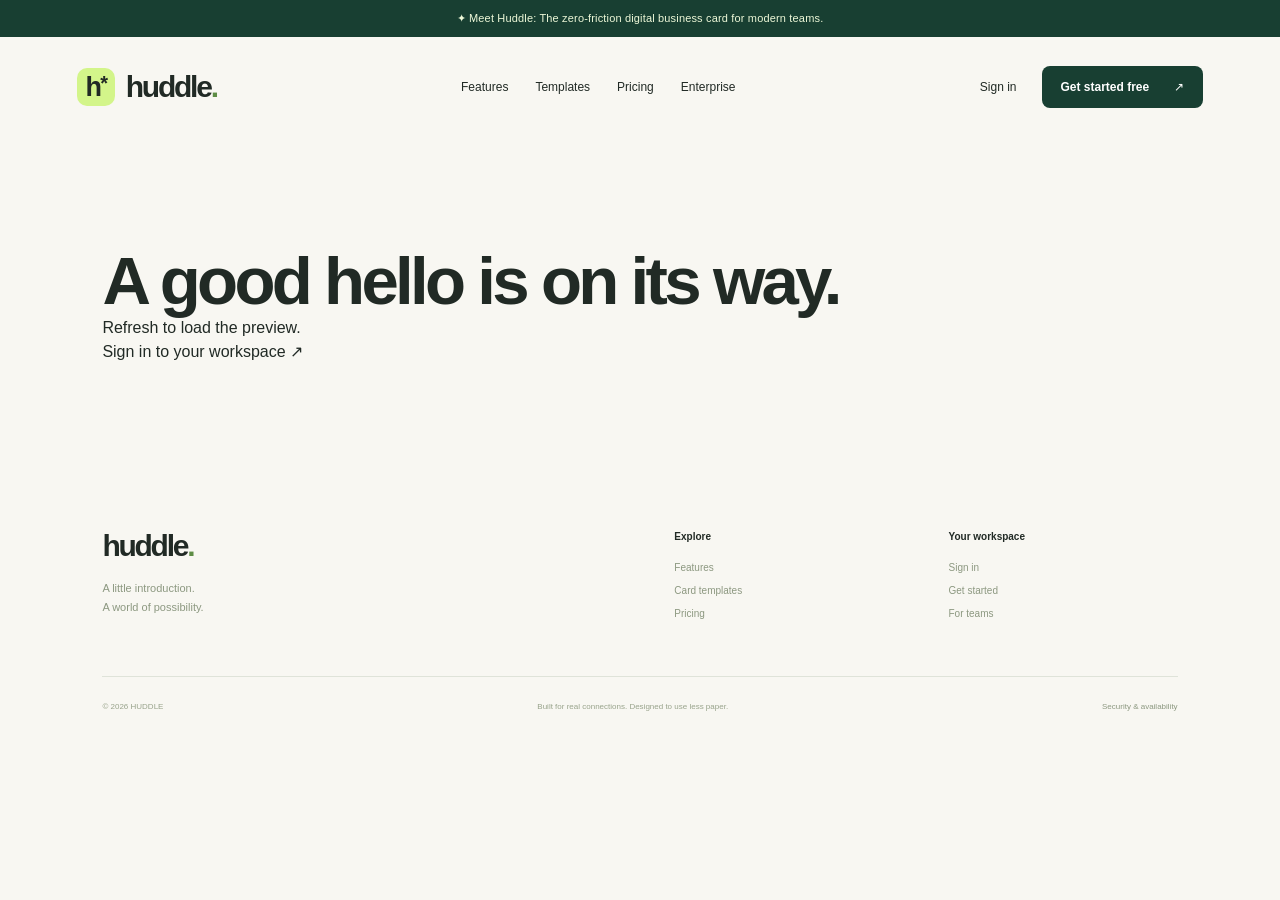
==== static/marketing.html @ 5db1a24a "Prepare HUDDLE for Vercel and Supabase deployment" ====
<!doctype html><html lang="en"><head><meta charset="utf-8"><meta name="viewport" content="width=device-width,initial-scale=1"><meta name="theme-color" content="#173e32"><meta name="description" content="Turn introductions into lasting connections. HUDDLE digital business cards, team branding and two-way contact exchange—no app needed to receive."><link rel="icon" href="/static/huddle-icon-192.png"><title>HUDDLE — Every introduction has a next chapter.</title><link rel="stylesheet" href="/static/card.css"><link rel="stylesheet" href="/static/marketing.css"><script type="module" src="/static/marketing.js"></script></head><body><a class="skip" href="#main">Skip to content</a><div class="announcement">✦ Meet Huddle: The zero-friction digital business card for modern teams.</div><header class="site-header"><a class="brand" href="/" aria-label="Huddle home"><span class="brand-symbol">h<span>*</span></span>huddle<span class="brand-dot">.</span></a><button id="menu-toggle" class="menu-toggle" aria-label="Open navigation" aria-expanded="false">☰</button><nav id="site-nav" aria-label="Main navigation"><a href="/features">Features</a><a href="/templates">Templates</a><a href="/pricing">Pricing</a><a href="/enterprise">Enterprise</a><a class="mobile-signin" data-app="/login" href="/app/login">Sign in ↗</a></nav><div class="nav-actions"><a data-app="/login" href="/app/login">Sign in</a><a class="button dark small" data-app="/signup" href="/app/signup">Get started free <span>↗</span></a></div></header><main id="main"></main><footer class="site-footer"><div><a class="brand" href="/">huddle<span class="brand-dot">.</span></a><p>A little introduction.<br>A world of possibility.</p></div><div><strong>Explore</strong><a href="/features">Features</a><a href="/templates">Card templates</a><a href="/pricing">Pricing</a></div><div><strong>Your workspace</strong><a data-app="/login" href="/app/login">Sign in</a><a data-app="/signup" href="/app/signup">Get started</a><a href="/enterprise">For teams</a></div><div class="footer-bottom"><span>© 2026 HUDDLE</span><span>Built for real connections. Designed to use less paper.</span><a href="/features#security">Security & availability</a></div></footer><div class="preview-toast" role="status" id="preview-toast"></div><dialog id="preview-dialog"><button class="close-dialog" aria-label="Close preview">×</button><p class="eyebrow">INTERACTIVE PREVIEW</p><h2>Make it a two-way hello.</h2><p>This sample stays in your browser. It won’t create a lead.</p><form id="demo-exchange"><label>Your name<input name="name" placeholder="Taylor" required></label><label>Work email<input type="email" placeholder="you@company.com" required></label><button class="button dark">Try sharing details ↗</button></form></dialog></body></html>
---- static/card.css ----
.digital-card{--brand:#164e40;--accent:#164e40;background:#fff;border:1px solid #e0e6df;border-radius:22px;overflow:hidden;max-width:440px;width:100%;margin:auto;color:#24312c;text-align:left;box-shadow:0 16px 50px #152a2010;font-family:Inter,-apple-system,BlinkMacSystemFont,"Segoe UI",sans-serif}.digital-card *{box-sizing:border-box}.digital-card a{color:inherit;text-decoration:none}.card-cover{height:158px;background:var(--brand);position:relative;overflow:hidden;padding:25px}.card-brand{position:relative;z-index:2;color:white;font-size:13px;letter-spacing:.14em;font-weight:700;display:flex;justify-content:space-between;align-items:center}.card-brand b{font-size:28px;font-weight:400}.company-logo{max-width:180px;object-fit:contain;position:relative;z-index:2}.cover-orbit{position:absolute;width:240px;height:240px;border:1px solid #ffffff26;border-radius:50%;right:-90px;top:-40px}.cover-orbit:after{content:'';position:absolute;inset:28px;border:1px solid #ffffff26;border-radius:50%}.card-content{padding:0 27px 24px}.person-photo{width:88px;height:88px;margin-top:-44px;border:5px solid white;border-radius:50%;position:relative;z-index:3;object-fit:cover;display:flex;align-items:center;justify-content:center;background:#e9eedf;color:#344e3c;font-size:26px;font-weight:650}.card-identity{margin-top:15px}.card-company-name{font-size:9px;letter-spacing:.12em;text-transform:uppercase;color:#78847b;margin:0 0 8px}.digital-card h2{font-size:27px;line-height:1.1;letter-spacing:-.04em;margin:0 0 8px;font-weight:650}.card-title{font-size:12px;color:#69756d;margin:0}.card-bio{font-size:12px;line-height:1.65;color:#6c786f;margin:18px 0}.save-contact{display:flex;align-items:center;justify-content:center;gap:10px;background:var(--accent);color:#fff!important;padding:14px;border-radius:10px;margin:20px 0 10px;font-size:12px;font-weight:650}.contact-list{display:grid}.card-action{display:flex;align-items:center;gap:12px;padding:13px 0;border-bottom:1px solid #e9ece7;font-size:11px}.card-action>span{flex:1;overflow-wrap:anywhere}.card-action>svg:last-child{width:14px}.card-socials{display:flex;flex-wrap:wrap;gap:8px;margin-top:16px}.card-socials>a{font-size:10px;display:flex;align-items:center;gap:8px;border:1px solid #dde5da;border-radius:7px;padding:8px}.card-socials svg{width:12px;height:12px}.card-foot{font-size:9px;color:#78847b;padding:15px 27px;background:#f5f7f2;display:flex;justify-content:space-between;align-items:center}.card-foot>span{font-size:20px;font-weight:800;color:var(--brand)}.division-description,.address,.division-contact{font-size:12px;line-height:1.6}.card-upi{margin-top:18px;font-size:12px}.card-upi summary{cursor:pointer;display:flex;justify-content:space-between;gap:12px}.card-upi img{width:190px;max-width:100%;margin:15px 0}.card-upi small{display:block;color:#68766d}.layout-executive{background:#fff}.layout-executive .card-cover{height:170px;background:#252b28}.layout-executive .card-brand{color:#d7e0c2}.layout-executive .save-contact{background:#252b28}.layout-executive .person-photo{background:#d9e0cc}.layout-mint .card-cover{background:#c5f579;height:150px}.layout-mint .card-brand{color:#1c3927}.layout-mint .cover-orbit,.layout-mint .cover-orbit:after{border-color:#163e3528}.layout-mint .save-contact{background:#1c3927}.layout-mint .person-photo{background:#edf7df}.layout-mint .card-foot{background:#ecf8dd}.layout-sunset .card-cover{background:linear-gradient(120deg,#b16b9b,#e89073 60%,#f1c77b);height:170px}.layout-sunset .save-contact{background:#9c4e46}.layout-sunset .person-photo{background:#f5e2d9}.layout-sunset .card-foot{background:#fcf1e9}.layout-minimal .card-cover{background:#edf2eb;height:100px}.layout-minimal .card-brand{color:#243e32}.layout-minimal .save-contact{background:#fff;color:var(--accent)!important;border:1px solid var(--accent)}.layout-portrait .person-photo{margin-left:auto;margin-right:auto}.layout-portrait .card-identity{text-align:center}.banner-slider{position:absolute;inset:0}.banner-slide{position:absolute;inset:0;width:100%;height:100%;object-fit:cover;opacity:0;transition:opacity .6s}.banner-slide.selected{opacity:1}.banner-controls{position:absolute;bottom:9px;right:9px;display:flex;gap:4px;z-index:4}.banner-dot{border:0;color:white;background:#163d32a6;border-radius:50%;width:26px;height:26px;cursor:pointer}.banner-dot.selected{background:#164e40}.mini .card-cover{height:125px}.mini .person-photo{width:70px;height:70px;margin-top:-35px}.mini .card-content{padding:0 22px 20px}.mini h2{font-size:23px}.mini .card-bio{font-size:11px}.mini .card-action{padding:10px 0}.mini .card-socials{display:none}@media(prefers-reduced-motion:reduce){.banner-slide{transition:none}}
---- static/marketing.css ----
:root{--ink:#212a25;--green:#183f32;--lime:#d3f58a;--paper:#f8f7f2;--line:#dfe3d9;--muted:#6b766b;font-family:-apple-system,BlinkMacSystemFont,"Segoe UI",sans-serif;color:var(--ink);background:var(--paper);font-synthesis:none}*{box-sizing:border-box}body{margin:0}a{color:inherit;text-decoration:none}button,input{font:inherit}button,a,input,summary{touch-action:manipulation}button{cursor:pointer}button:focus-visible,a:focus-visible,input:focus-visible,summary:focus-visible{outline:3px solid #7f9f57;outline-offset:4px}h1,h2,h3,p{margin:0}h1,h2,h3{font-weight:580;letter-spacing:-.055em}h1{font-size:clamp(48px,5.25vw,79px);line-height:1.015}h2{font-size:clamp(36px,3.9vw,57px);line-height:1.07}h3{font-size:28px;line-height:1.14}em{font-family:Georgia,"Times New Roman",serif;font-weight:400;letter-spacing:-.055em}p{line-height:1.65}button{color:inherit}.eyebrow{font-size:10px;letter-spacing:.16em;font-weight:650;line-height:1.6;margin-bottom:22px}.announcement{text-align:center;padding:12px 20px;background:var(--green);color:#edf8d8;font-size:11px;letter-spacing:.015em}.site-header{height:100px;max-width:1420px;margin:auto;padding:0 6%;display:flex;align-items:center;gap:35px}.brand{display:inline-flex;align-items:center;font-size:30px;letter-spacing:-.075em;font-weight:750;line-height:1}.brand-dot{color:#5e8d45}.brand-symbol{font-size:27px;background:var(--lime);border-radius:10px;letter-spacing:-.07em;width:38px;height:38px;margin-right:11px;display:flex;align-items:center;justify-content:center}.brand-symbol>span{font-size:20px;align-self:flex-start;margin-top:5px}.site-header nav{display:flex;gap:27px;margin:auto;font-size:12px}.site-header nav a:hover,.text-link:hover{color:#6c9147}.nav-actions{display:flex;align-items:center;gap:25px;font-size:12px}.button{border:1px solid transparent;border-radius:8px;display:inline-flex;align-items:center;justify-content:center;gap:25px;padding:17px 22px;font-size:12px;font-weight:600;line-height:1.2;cursor:pointer;transition:transform .2s}.button:hover{transform:translateY(-2px)}.button.dark{background:var(--green);color:#fff}.button.lime{background:var(--lime);color:var(--green)}.button.outline{border-color:#8e9a8c}.button.small{padding:13px 18px}.menu-toggle{display:none}.skip{position:fixed;top:-80px;z-index:99;padding:15px;background:white}.skip:focus{top:0}.hero{position:relative;max-width:1440px;padding:66px 8% 0;margin:auto;display:grid;grid-template-columns:1.12fr 1fr;column-gap:50px;overflow:hidden}.hero:before{content:'';position:absolute;z-index:-1;inset:10% -10% -10% 30%;background:radial-gradient(ellipse,#e6f2ca88,transparent 65%)}.hero-copy{padding:13px 0 35px}.hero-copy>.eyebrow{font-size:9px;letter-spacing:.17em;color:#5c7256;max-width:430px}.hero-copy h1 em{color:#3f6541}.hero-description{font-size:13px;line-height:1.85;max-width:440px;color:#677365;margin-top:27px}.claim-form{margin-top:30px;max-width:470px}.claim-form>label{font-size:10px;color:#697568;display:block;margin-bottom:10px}.claim-form>div{display:flex;align-items:center;border:1px solid #ccd6c3;border-radius:8px;background:white;padding:5px;gap:0}.claim-form>div>span{font-size:11px;color:#687965;padding-left:9px;white-space:nowrap}.claim-form input{width:100%;min-width:40px;flex:1;border:0;background:transparent;padding:10px 5px;outline:none;font-size:12px;color:var(--green)}.claim-form button{border:0;flex-shrink:0;background:var(--green);color:white;font-size:11px;border-radius:5px;padding:14px 15px}.claim-form>p{font-size:11px;color:#a14231;margin-top:8px}.hero-secondary{display:flex;align-items:center;flex-wrap:wrap;gap:20px;margin-top:22px}.text-link{background:none;border:0;padding:0;font-size:12px;font-weight:600;display:inline-flex;gap:16px;align-items:center}.hero-secondary>span{font-size:10px;color:#8a9386}.hero-visual{position:relative;min-height:660px;display:flex;align-items:center;justify-content:center;padding-top:5px}.visual-orbit{position:absolute;border:1px solid #c2d2b0;border-radius:50%;pointer-events:none}.orbit-one{width:560px;height:560px;top:45px;left:-30px}.orbit-two{width:440px;height:440px;top:105px;left:30px;border-style:dashed;opacity:.55}.preview-phone{width:302px;border:6px solid #25372a;background:#fff;border-radius:33px;padding:6px;box-shadow:20px 30px 60px #213d2725;position:relative;z-index:2;transform:rotate(5deg);transition:transform .3s;align-self:flex-start;margin-top:20px}.preview-phone:hover{transform:rotate(0deg)}.phone-speaker{position:absolute;top:6px;left:50%;transform:translateX(-50%);z-index:10;width:68px;height:14px;background:#25372a;border-radius:0 0 10px 10px}.hero-card .digital-card{border-radius:22px;border:0;box-shadow:none}.hero-card .card-cover{height:125px}.hero-card .card-content{padding:0 20px 16px}.hero-card .person-photo{width:70px;height:70px;font-size:24px;margin-top:-35px}.hero-card .digital-card h2{font-size:24px}.hero-card .card-bio{font-size:10px;margin:12px 0}.hero-card .card-title{font-size:10px}.hero-card .card-company-name{font-size:8px}.hero-card .save-contact{font-size:11px;padding:12px;margin-top:15px}.hero-card .card-action{font-size:10px;padding:10px 0}.hero-card .card-socials{display:none}.hero-card .card-foot{padding:12px 20px}.floating-label,.floating-lead,.floating-tap{position:absolute;z-index:3;background:white;box-shadow:0 8px 30px #1b3d2610}.floating-label{top:12px;left:10px;padding:12px 16px;border:1px solid #dfe6d5;border-radius:7px;font-size:8px;letter-spacing:.1em;display:flex;gap:8px;align-items:center;transform:rotate(-4deg)}.live-dot{display:inline-block;width:6px;height:6px;background:#6e9d4d;border-radius:50%;flex-shrink:0}.floating-lead{left:-10px;bottom:90px;padding:16px 17px;display:flex;align-items:center;gap:12px;border-radius:10px;transform:rotate(-5deg);border:1px solid #e3e8dc}.round-icon{width:35px;height:35px;border-radius:50%;background:#eef6df;display:grid;place-items:center;color:var(--green)}.floating-lead strong{display:block;font-size:12px}.floating-lead small{font-size:9px;color:#88917f;display:block;margin-top:5px}.lead-check{background:var(--green);color:var(--lime);border-radius:50%;width:17px;height:17px;text-align:center;font-size:11px;margin-left:8px}.floating-tap{right:-18px;top:235px;border-radius:6px;padding:11px 13px;transform:rotate(9deg);font-size:8px;letter-spacing:.12em;display:flex;align-items:center;gap:9px}.floating-tap span{font-size:24px;color:#547346}.hero-bottom{grid-column:1/-1;margin-top:25px;padding:36px 0 40px;border-top:1px solid var(--line);text-align:center}.hero-bottom>p{font-size:8px;letter-spacing:.18em;color:#8c9688}.hero-bottom>div{display:flex;justify-content:space-between;gap:20px;flex-wrap:wrap;margin-top:22px;font-size:15px;font-weight:550;letter-spacing:-.025em;color:#616e5e}.preview-bar{max-width:1210px;margin:auto;display:flex;align-items:center;justify-content:space-between;padding:25px 35px;border:1px solid #dfe6d5;background:#f0f4e8;border-radius:10px;gap:18px;flex-wrap:wrap}.preview-bar>div:first-child{font-size:8px;letter-spacing:.12em;display:flex;align-items:center;gap:10px}.preview-bar>small{font-size:8px;color:#84917a}.theme-picker{display:flex;gap:8px}.theme-picker button{display:flex;align-items:center;gap:8px;background:transparent;border:1px solid transparent;padding:10px 12px;font-size:9px;border-radius:5px}.theme-picker button[aria-pressed=true]{background:white;border-color:#d8e1cd}.theme-picker button>span{background:var(--swatch);border-radius:50%;width:12px;height:12px}.section{max-width:1440px;padding:110px 8%;margin:auto}.section-heading{display:flex;align-items:flex-end;justify-content:space-between;gap:35px;margin-bottom:45px}.section-heading>p{font-size:12px;line-height:1.8;color:#7c8676;max-width:350px;padding-bottom:4px}.templates-section{padding-top:105px}.templates-section .eyebrow,.feature-section .eyebrow{color:#7b8971}.template-grid{display:grid;grid-template-columns:repeat(3,1fr);gap:25px}.template-example{min-width:0}.template-canvas{height:470px;position:relative;padding:35px 28px 0;overflow:hidden;border-radius:14px}.theme-executive{background:#e6e9e1}.theme-mint{background:#e6f0d7}.theme-sunset{background:#f4e5dd}.showcase-card{transform:rotate(-4deg);box-shadow:0 15px 25px #2d3a2220;border-radius:20px}.template-example:nth-child(2) .showcase-card{transform:rotate(3deg)}.template-example:nth-child(3) .showcase-card{transform:rotate(-2deg)}.template-canvas .digital-card{border:0}.template-canvas .card-cover{height:110px}.template-canvas .card-content{padding:0 19px 18px}.template-canvas .person-photo{width:66px;height:66px;margin-top:-33px;font-size:20px}.template-canvas .card-identity{margin-top:13px}.template-canvas .digital-card h2{font-size:23px}.template-canvas .card-title,.template-canvas .card-bio{font-size:10px}.template-canvas .card-company-name{font-size:8px}.template-canvas .card-bio{margin:13px 0}.template-canvas .save-contact{font-size:10px;margin:14px 0 6px;padding:11px}.template-canvas .card-action{font-size:9px;padding:10px 0}.sample-badge{position:absolute;bottom:18px;left:50%;transform:translateX(-50%);white-space:nowrap;font-size:7px;font-weight:650;letter-spacing:.15em;background:#ffffffdf;padding:8px 12px;border-radius:4px;color:#6c7a63}.template-meta{padding:24px 1px}.template-meta>p{font-size:9px;color:#92998b;letter-spacing:.04em}.template-meta h3{font-size:21px;letter-spacing:-.045em;margin:9px 0}.template-meta>span{font-size:11px;color:#8a9382}.tags{display:flex;flex-wrap:wrap;gap:6px;margin:15px 0 22px}.tags>span{font-size:8px;border:1px solid #dce4d3;border-radius:4px;padding:5px 7px;color:#7a886e}.template-meta .text-link{font-size:10px}.exchange-section{background:#edf1e4;display:grid;grid-template-columns:1fr 1fr;gap:100px;align-items:center;max-width:none;padding-left:max(8%,calc((100vw - 1210px)/2));padding-right:max(8%,calc((100vw - 1210px)/2))}.exchange-copy>p:not(.eyebrow):not(.fine){font-size:13px;color:#77836c;max-width:360px;margin:25px 0}.exchange-copy .button{margin:5px 0 15px}.fine{font-size:10px;color:#8a9481;line-height:1.8}.exchange-visual{padding:10px 0}.flow-step{display:flex;gap:20px;align-items:center;background:#fff;padding:22px;border-radius:10px;border:1px solid #dce4d2}.flow-step>span{font-family:Georgia,serif;font-size:25px;color:#a1b589;font-style:italic}.flow-step strong{font-size:14px;font-weight:550;letter-spacing:-.02em}.flow-step p{font-size:10px;color:#8c9681;margin-top:4px}.flow-step>b{margin-left:auto;font-size:20px;color:#6b8253}.flow-line{height:20px;border-left:1px dashed #b9c6a9;margin-left:35px}.lead-ledger{border:1px solid #d4dfc7;border-radius:12px;background:#fff;padding:22px;box-shadow:15px 18px 0 #e1e8d5}.ledger-header{font-size:8px;letter-spacing:.1em;display:flex;justify-content:space-between;align-items:center;color:#889979}.ledger-header>span{font-size:20px;letter-spacing:-.1em;color:#446237}.ledger-person{display:flex;align-items:center;gap:12px;margin:20px 0}.ledger-person>span{display:grid;place-items:center;width:40px;height:40px;border-radius:50%;background:#e4edda;font-size:12px;color:#6a8053}.ledger-person strong{font-size:14px;font-weight:600}.ledger-person small{display:block;font-size:9px;color:#94a087;margin-top:5px}.ledger-person>b{margin-left:auto;color:#6b8253}.ledger-tags{display:flex;gap:6px}.ledger-tags>span{font-size:8px;padding:5px 8px;background:#f0f4e9;border-radius:4px;color:#82956b}.lead-ledger>p{font-size:11px;color:#89967c;border-top:1px solid #edf0e7;margin-top:18px;padding-top:15px}.visual-caption{display:block;text-align:right;font-size:8px;color:#97a28b;margin-top:30px}.feature-grid{display:grid;grid-template-columns:repeat(3,1fr);gap:22px}.feature-tile{padding:32px;border-radius:12px;min-height:345px;overflow:hidden}.feature-tile.green{background:#dce8cc}.feature-tile.cream{background:#f0eadb}.feature-tile.lilac{background:#e9e5ed}.feature-icon{font-size:30px;font-weight:300;display:block;margin-bottom:24px;color:#70815e}.feature-tile h3{font-size:29px}.feature-tile>p{font-size:11px;color:#7d8872;margin-top:20px;line-height:1.8;max-width:250px}.mini-team{display:flex;align-items:center;margin-top:25px;padding-left:7px}.mini-team>span{width:38px;height:38px;border-radius:50%;background:#eff4e8;border:3px solid #dce8cc;margin-left:-7px;display:grid;place-items:center;font-size:10px;color:#728660}.mini-team>span:nth-child(2){background:#e9ddb5}.mini-team>span:nth-child(3){background:#c7d2e0}.mini-team>b{font-size:29px;margin-left:auto;color:#718d56}.channel-chips{display:flex;gap:7px;margin-top:28px}.channel-chips>span{font-size:10px;background:#faf8f1;padding:11px 13px;border-radius:6px}.signature-demo{display:flex;align-items:center;gap:12px;margin-top:25px;border:1px solid #ffffffaa;border-radius:8px;padding:12px;background:#f5f2f7}.signature-demo>b{font-size:24px;color:#737b65}.signature-demo>span{font-size:10px}.signature-demo small{font-size:8px;color:#9b9e93}.signature-demo>span:last-child{font-size:32px;margin-left:auto;color:#6c7c61}.roadmap-strip{display:flex;align-items:center;gap:20px;flex-wrap:wrap;border:1px solid var(--line);padding:23px 25px;border-radius:10px;margin-top:24px}.roadmap-label{font-size:8px;letter-spacing:.1em;padding:7px 9px;background:#e6eddc;border-radius:4px;color:#788767}.roadmap-strip>strong{font-size:12px;font-weight:600}.roadmap-strip>p{font-size:10px;color:#8c9584;flex:1;min-width:170px}.roadmap-strip>a{font-size:10px}.calculator{display:grid;grid-template-columns:1fr 1fr;gap:100px;border-top:1px solid var(--line);align-items:center}.calculator h2{font-size:47px}.calculator>div>p:not(.eyebrow){font-size:12px;max-width:365px;color:#8a9382;margin-top:25px}.calculator-controls{margin-top:35px;max-width:390px}.calculator-controls>label{display:block;font-size:11px;margin-top:28px}.calculator-controls output{float:right;color:#8b967e;font-size:10px}.calculator-controls input{width:100%;display:block;margin-top:15px;accent-color:#506d37;height:4px;cursor:pointer}.calculator-result{background:#eaf1df;border:1px solid #dce7cf;border-radius:15px;padding:42px 35px}.calculator-result>p{font-size:8px;letter-spacing:.13em;color:#7d9069}.calculator-result>strong{display:block;font-family:Georgia,serif;font-size:clamp(40px,4vw,66px);font-weight:400;letter-spacing:-.06em;margin:25px 0 30px;color:#3a5630}.result-metrics{display:grid;grid-template-columns:1fr 1fr;border-top:1px solid #d3dfc4;padding-top:26px;gap:25px}.result-metrics b{display:block;font-size:25px;font-weight:500;letter-spacing:-.04em;color:#536f40}.result-metrics span{font-size:10px;color:#91a17d;display:block;margin-top:6px}.calculator-result>small{display:block;font-size:8px;line-height:1.8;color:#93a381;margin-top:30px}.security-section{border-top:1px solid var(--line)}.security-grid{display:grid;grid-template-columns:repeat(3,1fr);gap:45px}.security-grid>div{border-top:1px solid #cfd8c6;padding-top:22px}.security-grid span{font-size:8px;letter-spacing:.15em;color:#8a977a}.security-grid h3{font-size:23px;margin-top:19px}.security-grid p{font-size:11px;color:#88947d;line-height:1.8;margin-top:16px}.security-section>.fine{margin-top:28px}.faq-section{display:grid;grid-template-columns:1fr 1.3fr;column-gap:100px;border-top:1px solid var(--line)}.faq-section>.eyebrow{grid-column:1/-1}.faq-section details{padding:22px 0;border-bottom:1px solid #d9e1d0}.faq-section details:first-child{padding-top:0}.faq-section summary{list-style:none;display:flex;align-items:center;justify-content:space-between;font-size:13px;font-weight:500;cursor:pointer;gap:20px}.faq-section summary::-webkit-details-marker{display:none}.faq-section summary>span{font-size:20px;color:#879978}.faq-section details[open] summary>span{transform:rotate(45deg)}.faq-section details>p{font-size:12px;color:#8c9980;line-height:1.8;margin-top:15px}.closing{text-align:center;background:var(--green);color:#f4f8eb;padding:90px 20px 85px;position:relative;overflow:hidden}.closing:before,.closing:after{content:'';border:1px solid #ffffff12;position:absolute;width:600px;height:600px;border-radius:50%;top:-80px;left:-350px;pointer-events:none}.closing:after{left:auto;right:-350px}.closing-star{display:block;color:#b6d779;font-size:40px;margin-bottom:25px}.closing>.eyebrow{font-size:8px;letter-spacing:.18em;color:#92b286;margin-bottom:18px}.closing h2{font-size:64px;line-height:1.02;font-weight:400}.closing em{color:#c4e897}.closing .button{margin-top:32px}.closing>p:last-child{font-size:10px;color:#91ae84;margin-top:22px}.site-footer{max-width:1440px;margin:auto;padding:60px 8% 25px;display:grid;grid-template-columns:2.3fr 1fr 1fr;gap:45px}.site-footer>.brand{font-size:30px}.site-footer p{font-size:11px;color:#8c9880;margin-top:18px;line-height:1.8}.site-footer strong{font-size:10px;display:block;margin-bottom:20px;font-weight:600}.site-footer>div:not(:first-child)>a{font-size:10px;color:#8c9880;display:block;margin-top:12px}.footer-bottom{grid-column:1/-1;display:flex;align-items:center;justify-content:space-between;gap:20px;border-top:1px solid var(--line);padding-top:25px;font-size:8px;color:#98a38b;margin-top:12px}.footer-bottom a{margin:0!important;font-size:8px!important}.preview-toast{position:fixed;bottom:25px;left:50%;transform:translateX(-50%);background:var(--green);color:white;padding:15px 22px;max-width:90vw;font-size:12px;border-radius:10px;box-shadow:0 10px 30px #0002;opacity:0;pointer-events:none;transition:opacity .2s;z-index:100}.preview-toast.visible{opacity:1}dialog{border:1px solid #d7e2cb;border-radius:16px;max-width:440px;width:calc(100% - 36px);padding:35px;color:var(--ink);background:var(--paper)}dialog::backdrop{background:#132a2080;backdrop-filter:blur(4px)}dialog h2{font-size:33px}dialog p:not(.eyebrow){font-size:12px;color:#879679;margin-top:20px}dialog label{display:grid;gap:8px;font-size:12px;margin-top:20px}dialog input{padding:13px;border:1px solid #d9e2d0;border-radius:7px;background:white;width:100%}dialog .button{margin-top:20px;width:100%}.close-dialog{position:absolute;right:14px;top:10px;border:0;background:none;font-size:25px;color:#819173}.pricing-page>h1,.enterprise-hero h1{font-size:clamp(43px,5vw,72px);line-height:1.06}.intro,.enterprise-hero>p:not(.eyebrow){font-size:14px;color:#7d8b70;max-width:620px;margin:25px 0 0;line-height:1.8}.enterprise-hero .button{margin-top:30px}.pricing-grid{display:grid;grid-template-columns:repeat(3,1fr);gap:22px;margin-top:55px}.pricing-grid>article{border:1px solid #dce5d2;border-radius:14px;background:white;padding:35px 28px;position:relative;display:flex;flex-direction:column}.pricing-grid>article>p:first-of-type{font-size:9px;letter-spacing:.12em;color:#869777}.pricing-grid h2{font-size:35px;line-height:1.2;margin-top:25px}.pricing-grid small{font-size:11px;letter-spacing:0;color:#8f9f7e}.pricing-grid article>p{font-size:12px;color:#8a997b;margin-top:20px}.pricing-grid ul{font-size:11px;line-height:2.4;color:#6b7c5c;padding-left:18px;margin:25px 0 35px}.pricing-grid .button{margin-top:auto}.featured-price{background:#e8f2d9!important;border-color:#cbdcb6!important}.plan-badge{position:absolute;left:28px;top:-13px;padding:8px 12px;background:var(--green);border-radius:4px;color:#d8edbf;font-size:8px;letter-spacing:.08em}.comparison-scroll{overflow-x:auto;margin-top:40px}.comparison table{width:100%;border-collapse:collapse;font-size:11px;min-width:660px}.comparison th,.comparison td{border-bottom:1px solid var(--line);text-align:left;padding:20px 18px}.comparison th{background:#edf2e6;color:#526b3e}.comparison th:nth-child(3),.comparison td:nth-child(3){background:#e9f2dc}.comparison caption{caption-side:bottom;font-size:9px;color:#8d9b7d;text-align:left;padding:18px}.comparison>.fine{margin-top:15px}.roadmap-grid{display:grid;grid-template-columns:repeat(3,1fr);gap:30px;margin-top:40px}.roadmap-grid>article{border-top:1px solid #d6e0cb;padding-top:22px}.roadmap-grid b{font-size:9px;color:#92a47f;font-weight:500}.roadmap-grid h3{font-size:26px;margin:18px 0}.roadmap-grid p{font-size:12px;color:#8d9d7b;line-height:1.9}.qr-showcase{display:grid;grid-template-columns:1.5fr 1fr;gap:80px;align-items:center;background:#edf3e4;border-radius:15px;margin-bottom:80px}.qr-showcase p:not(.eyebrow){font-size:12px;line-height:1.9;max-width:400px;color:#849674;margin-top:25px}.qr-sample{display:grid;justify-items:center;background:white;padding:35px;border:1px solid #d6e3c8;border-radius:16px;transform:rotate(3deg);box-shadow:15px 20px 0 #dce7cf}.qr-sample img{width:200px;max-width:100%}.qr-sample strong{font-size:12px;letter-spacing:.12em;margin-top:15px;color:#4e7137}.qr-sample small{font-size:8px;color:#9bad88;margin-top:12px}@media(min-width:1600px){.hero{padding-top:80px}.hero-visual{min-height:700px}}@media(max-width:1100px){.site-header{padding:0 5%;gap:20px}.site-header nav{gap:18px}.nav-actions{gap:15px}.hero{padding:40px 6% 0;gap:25px}.hero h1{font-size:64px}.hero-visual{min-height:660px}.floating-label{left:-10px}.floating-tap{right:-5px}.section{padding:85px 6%}.preview-bar{margin:0 6%;padding:20px}.template-canvas{padding:28px 17px 0;height:440px}.template-grid,.feature-grid{gap:16px}.feature-tile{padding:25px}.exchange-section,.calculator,.faq-section{gap:55px}.calculator h2{font-size:39px}.pricing-grid{gap:15px}.pricing-grid>article{padding:30px 23px}.qr-showcase{margin:0 6% 70px}.hero-bottom>div{font-size:13px}}
@media(max-width:800px){.site-header{height:82px;gap:15px;position:relative;flex-wrap:wrap}.brand{font-size:27px}.brand-symbol{width:33px;height:33px;font-size:25px;margin-right:8px}.nav-actions{margin-left:auto}.nav-actions>a:first-child{display:none}.site-header nav{display:none}.menu-toggle{display:block;border:0;background:none;font-size:21px;margin-left:auto;padding:10px;order:2}.nav-actions{order:1;margin-left:auto}.menu-open nav{display:flex;position:absolute;top:80px;left:0;right:0;flex-direction:column;background:var(--paper);padding:25px 6%;border-bottom:1px solid var(--line);z-index:20;gap:25px;box-shadow:0 20px 30px #203d2210}.announcement{font-size:9px;padding:10px 20px}.hero{grid-template-columns:1fr;padding:35px 7% 0;gap:0;overflow:hidden}.hero-copy{padding-top:0}.hero h1{font-size:68px;max-width:600px}.hero h1 br:nth-of-type(3){display:none}.hero-copy>.eyebrow{max-width:320px;font-size:8px}.hero-description{font-size:13px;max-width:480px;margin-top:23px}.claim-form{max-width:460px}.hero-visual{min-height:650px;max-width:470px;width:100%;margin:20px auto 0}.preview-phone{margin-top:20px;width:310px}.orbit-one{left:50%;transform:translateX(-50%);width:520px;height:520px;top:40px}.orbit-two{left:50%;transform:translateX(-50%);width:410px;height:410px;top:95px}.floating-label{left:0}.floating-lead{left:0;bottom:60px}.floating-tap{right:0;top:250px}.hero-bottom{margin-top:0;padding:25px 0 30px}.hero-bottom>div{justify-content:center;column-gap:30px;row-gap:15px;font-size:12px;margin-top:20px}.hero-bottom>p{font-size:7px}.preview-bar{margin:0 6%;justify-content:center;text-align:center;gap:15px}.preview-bar>small{width:100%}.theme-picker{gap:2px}.theme-picker button{font-size:8px;padding:9px}.section{padding:75px 7%}.section-heading{display:block;margin-bottom:32px}.section-heading>p,.section-heading>.text-link{margin-top:22px}.section-heading>p{font-size:12px}h2{font-size:43px}.template-grid{grid-template-columns:1fr;gap:35px;max-width:480px;margin:auto}.template-canvas{height:510px;padding:35px 55px 0}.template-meta{padding:22px 0 0}.template-meta h3{font-size:25px}.template-meta>span{font-size:12px}.template-meta .text-link{font-size:12px}.template-canvas .digital-card h2{font-size:27px}.template-canvas .card-cover{height:140px}.template-canvas .card-content{padding:0 24px 24px}.template-canvas .card-action{font-size:11px}.template-canvas .card-bio{font-size:12px}.template-canvas .card-title{font-size:11px}.template-canvas .person-photo{width:80px;height:80px;margin-top:-40px}.exchange-section,.calculator{grid-template-columns:1fr;gap:50px}.exchange-copy>p:not(.eyebrow):not(.fine){font-size:13px}.exchange-visual{max-width:440px;width:100%;margin:auto}.feature-grid{grid-template-columns:1fr;gap:18px}.feature-tile{min-height:0;padding:32px}.feature-tile>p{max-width:100%;font-size:12px}.feature-tile h3 br{display:none}.feature-tile h3{font-size:30px}.feature-icon{margin-bottom:18px}.mini-team{max-width:280px}.signature-demo{max-width:300px}.roadmap-strip{gap:15px;padding:22px}.roadmap-strip>p{min-width:100%;font-size:11px}.calculator h2{font-size:43px}.calculator-controls{max-width:none}.calculator-result{padding:35px 28px}.calculator-result>strong{font-size:58px}.security-grid{grid-template-columns:1fr;gap:30px}.security-grid h3{font-size:25px}.security-grid p{font-size:12px}.faq-section{grid-template-columns:1fr;gap:35px}.faq-section>.eyebrow{margin-bottom:-14px}.faq-section summary{font-size:13px}.closing{padding:65px 25px}.closing h2{font-size:53px}.site-footer{padding:45px 7% 25px;grid-template-columns:1fr 1fr;gap:35px}.site-footer>div:first-child{grid-column:1/-1}.footer-bottom{align-items:flex-start;flex-wrap:wrap;gap:12px}.footer-bottom>span:nth-child(2){order:3;width:100%}.pricing-grid,.roadmap-grid{grid-template-columns:1fr;gap:30px}.pricing-page>h1,.enterprise-hero h1{font-size:49px}.pricing-grid>article{padding:35px}.pricing-grid h2{font-size:38px}.qr-showcase{grid-template-columns:1fr;gap:35px;margin:0 6% 60px;padding:45px 8%}.qr-sample{max-width:300px;width:100%;margin:auto}.intro{font-size:13px}.enterprise-hero>p:not(.eyebrow){font-size:13px}}@media(max-width:390px){.hero h1{font-size:58px}.hero-description{font-size:12px}.nav-actions .button{font-size:10px;padding:12px}.hero-visual{min-height:630px}.preview-phone{width:285px}.floating-label{font-size:7px;padding:10px}.floating-lead{left:-5px;padding:12px}.floating-tap{right:-12px;font-size:7px}.claim-form>div>span{font-size:9px}.claim-form button{font-size:9px;padding:13px 10px}.template-canvas{padding:30px 30px 0}.theme-picker button{font-size:7px;padding:8px 5px}}@media(prefers-reduced-motion:reduce){*,*:before,*:after{scroll-behavior:auto!important;transition:none!important}.preview-phone{transform:rotate(0)}.button:hover{transform:none}}

.mobile-signin{display:none}@media(max-width:800px){.menu-open .mobile-signin{display:block}}
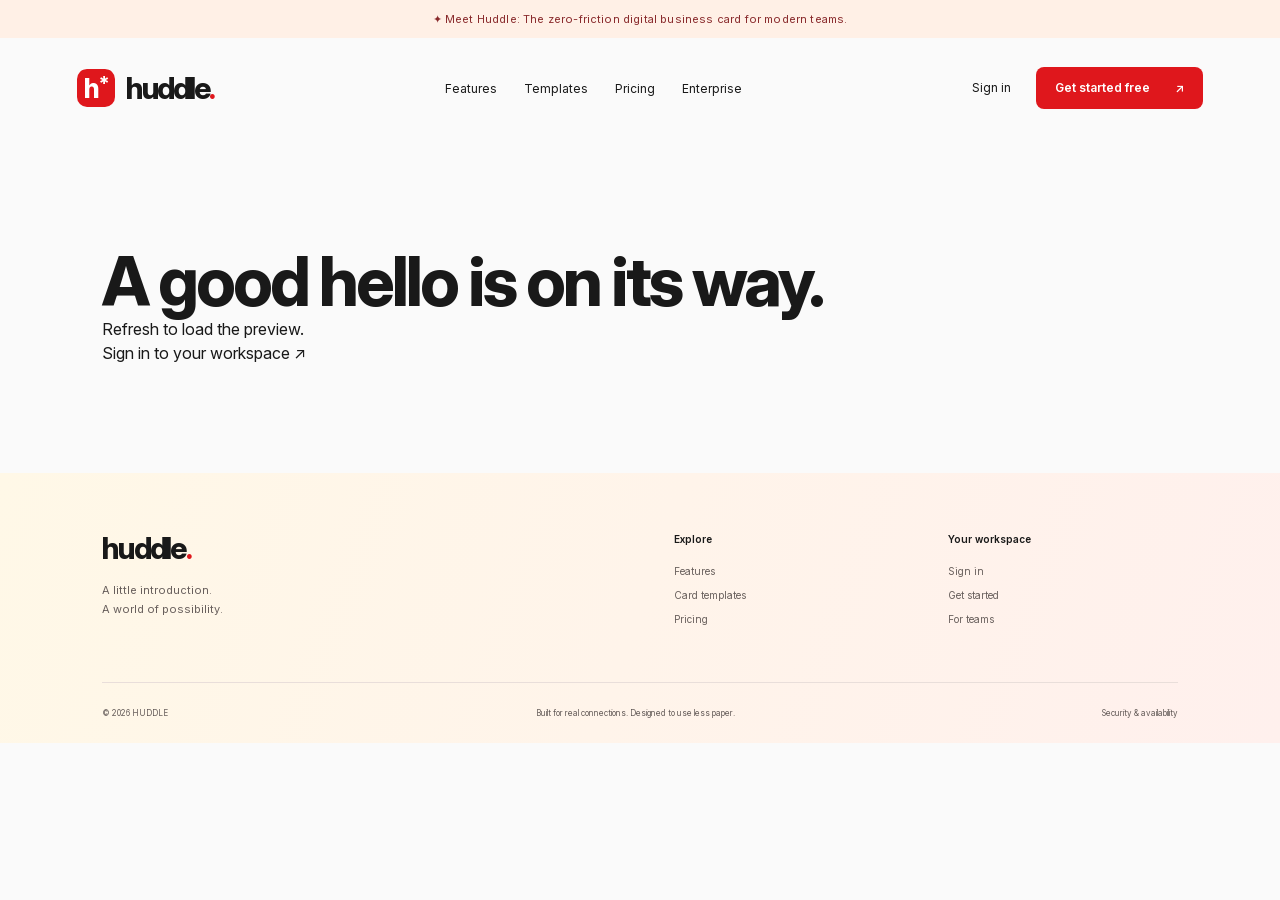
==== commit 68f83906: "Refresh marketing with warm colours, Inter and regional sample profiles" ====
--- a/static/marketing.html
+++ b/static/marketing.html
@@ -1 +1 @@
-<!doctype html><html lang="en"><head><meta charset="utf-8"><meta name="viewport" content="width=device-width,initial-scale=1"><meta name="theme-color" content="#173e32"><meta name="description" content="Turn introductions into lasting connections. HUDDLE digital business cards, team branding and two-way contact exchange—no app needed to receive."><link rel="icon" href="/static/huddle-icon-192.png"><title>HUDDLE — Every introduction has a next chapter.</title><link rel="stylesheet" href="/static/card.css"><link rel="stylesheet" href="/static/marketing.css"><script type="module" src="/static/marketing.js"></script></head><body><a class="skip" href="#main">Skip to content</a><div class="announcement">✦ Meet Huddle: The zero-friction digital business card for modern teams.</div><header class="site-header"><a class="brand" href="/" aria-label="Huddle home"><span class="brand-symbol">h<span>*</span></span>huddle<span class="brand-dot">.</span></a><button id="menu-toggle" class="menu-toggle" aria-label="Open navigation" aria-expanded="false">☰</button><nav id="site-nav" aria-label="Main navigation"><a href="/features">Features</a><a href="/templates">Templates</a><a href="/pricing">Pricing</a><a href="/enterprise">Enterprise</a><a class="mobile-signin" data-app="/login" href="/app/login">Sign in ↗</a></nav><div class="nav-actions"><a data-app="/login" href="/app/login">Sign in</a><a class="button dark small" data-app="/signup" href="/app/signup">Get started free <span>↗</span></a></div></header><main id="main"></main><footer class="site-footer"><div><a class="brand" href="/">huddle<span class="brand-dot">.</span></a><p>A little introduction.<br>A world of possibility.</p></div><div><strong>Explore</strong><a href="/features">Features</a><a href="/templates">Card templates</a><a href="/pricing">Pricing</a></div><div><strong>Your workspace</strong><a data-app="/login" href="/app/login">Sign in</a><a data-app="/signup" href="/app/signup">Get started</a><a href="/enterprise">For teams</a></div><div class="footer-bottom"><span>© 2026 HUDDLE</span><span>Built for real connections. Designed to use less paper.</span><a href="/features#security">Security & availability</a></div></footer><div class="preview-toast" role="status" id="preview-toast"></div><dialog id="preview-dialog"><button class="close-dialog" aria-label="Close preview">×</button><p class="eyebrow">INTERACTIVE PREVIEW</p><h2>Make it a two-way hello.</h2><p>This sample stays in your browser. It won’t create a lead.</p><form id="demo-exchange"><label>Your name<input name="name" placeholder="Taylor" required></label><label>Work email<input type="email" placeholder="you@company.com" required></label><button class="button dark">Try sharing details ↗</button></form></dialog></body></html>
+<!doctype html><html lang="en"><head><meta charset="utf-8"><meta name="viewport" content="width=device-width,initial-scale=1"><meta name="theme-color" content="#df171c"><meta name="description" content="Turn introductions into lasting connections. HUDDLE digital business cards, team branding and two-way contact exchange—no app needed to receive."><link rel="icon" href="/static/huddle-icon-192.png"><title>HUDDLE — Every introduction has a next chapter.</title><link rel="stylesheet" href="/static/card.css"><link rel="stylesheet" href="/static/marketing.css"><script type="module" src="/static/marketing.js"></script></head><body><a class="skip" href="#main">Skip to content</a><div class="announcement">✦ Meet Huddle: The zero-friction digital business card for modern teams.</div><header class="site-header"><a class="brand" href="/" aria-label="Huddle home"><span class="brand-symbol">h<span>*</span></span>huddle<span class="brand-dot">.</span></a><button id="menu-toggle" class="menu-toggle" aria-label="Open navigation" aria-expanded="false">☰</button><nav id="site-nav" aria-label="Main navigation"><a href="/features">Features</a><a href="/templates">Templates</a><a href="/pricing">Pricing</a><a href="/enterprise">Enterprise</a><a class="mobile-signin" data-app="/login" href="/app/login">Sign in ↗</a></nav><div class="nav-actions"><a data-app="/login" href="/app/login">Sign in</a><a class="button dark small" data-app="/signup" href="/app/signup">Get started free <span>↗</span></a></div></header><main id="main"></main><footer class="site-footer"><div><a class="brand" href="/">huddle<span class="brand-dot">.</span></a><p>A little introduction.<br>A world of possibility.</p></div><div><strong>Explore</strong><a href="/features">Features</a><a href="/templates">Card templates</a><a href="/pricing">Pricing</a></div><div><strong>Your workspace</strong><a data-app="/login" href="/app/login">Sign in</a><a data-app="/signup" href="/app/signup">Get started</a><a href="/enterprise">For teams</a></div><div class="footer-bottom"><span>© 2026 HUDDLE</span><span>Built for real connections. Designed to use less paper.</span><a href="/features#security">Security & availability</a></div></footer><div class="preview-toast" role="status" id="preview-toast"></div><dialog id="preview-dialog"><button class="close-dialog" aria-label="Close preview">×</button><p class="eyebrow">INTERACTIVE PREVIEW</p><h2>Make it a two-way hello.</h2><p>This sample stays in your browser. It won’t create a lead.</p><form id="demo-exchange"><label>Your name<input name="name" placeholder="Sravya" required></label><label>Work email<input type="email" placeholder="you@company.com" required></label><button class="button dark">Try sharing details ↗</button></form></dialog></body></html>
--- a/static/marketing.css
+++ b/static/marketing.css
@@ -1,4 +1,31 @@
-:root{--ink:#212a25;--green:#183f32;--lime:#d3f58a;--paper:#f8f7f2;--line:#dfe3d9;--muted:#6b766b;font-family:-apple-system,BlinkMacSystemFont,"Segoe UI",sans-serif;color:var(--ink);background:var(--paper);font-synthesis:none}*{box-sizing:border-box}body{margin:0}a{color:inherit;text-decoration:none}button,input{font:inherit}button,a,input,summary{touch-action:manipulation}button{cursor:pointer}button:focus-visible,a:focus-visible,input:focus-visible,summary:focus-visible{outline:3px solid #7f9f57;outline-offset:4px}h1,h2,h3,p{margin:0}h1,h2,h3{font-weight:580;letter-spacing:-.055em}h1{font-size:clamp(48px,5.25vw,79px);line-height:1.015}h2{font-size:clamp(36px,3.9vw,57px);line-height:1.07}h3{font-size:28px;line-height:1.14}em{font-family:Georgia,"Times New Roman",serif;font-weight:400;letter-spacing:-.055em}p{line-height:1.65}button{color:inherit}.eyebrow{font-size:10px;letter-spacing:.16em;font-weight:650;line-height:1.6;margin-bottom:22px}.announcement{text-align:center;padding:12px 20px;background:var(--green);color:#edf8d8;font-size:11px;letter-spacing:.015em}.site-header{height:100px;max-width:1420px;margin:auto;padding:0 6%;display:flex;align-items:center;gap:35px}.brand{display:inline-flex;align-items:center;font-size:30px;letter-spacing:-.075em;font-weight:750;line-height:1}.brand-dot{color:#5e8d45}.brand-symbol{font-size:27px;background:var(--lime);border-radius:10px;letter-spacing:-.07em;width:38px;height:38px;margin-right:11px;display:flex;align-items:center;justify-content:center}.brand-symbol>span{font-size:20px;align-self:flex-start;margin-top:5px}.site-header nav{display:flex;gap:27px;margin:auto;font-size:12px}.site-header nav a:hover,.text-link:hover{color:#6c9147}.nav-actions{display:flex;align-items:center;gap:25px;font-size:12px}.button{border:1px solid transparent;border-radius:8px;display:inline-flex;align-items:center;justify-content:center;gap:25px;padding:17px 22px;font-size:12px;font-weight:600;line-height:1.2;cursor:pointer;transition:transform .2s}.button:hover{transform:translateY(-2px)}.button.dark{background:var(--green);color:#fff}.button.lime{background:var(--lime);color:var(--green)}.button.outline{border-color:#8e9a8c}.button.small{padding:13px 18px}.menu-toggle{display:none}.skip{position:fixed;top:-80px;z-index:99;padding:15px;background:white}.skip:focus{top:0}.hero{position:relative;max-width:1440px;padding:66px 8% 0;margin:auto;display:grid;grid-template-columns:1.12fr 1fr;column-gap:50px;overflow:hidden}.hero:before{content:'';position:absolute;z-index:-1;inset:10% -10% -10% 30%;background:radial-gradient(ellipse,#e6f2ca88,transparent 65%)}.hero-copy{padding:13px 0 35px}.hero-copy>.eyebrow{font-size:9px;letter-spacing:.17em;color:#5c7256;max-width:430px}.hero-copy h1 em{color:#3f6541}.hero-description{font-size:13px;line-height:1.85;max-width:440px;color:#677365;margin-top:27px}.claim-form{margin-top:30px;max-width:470px}.claim-form>label{font-size:10px;color:#697568;display:block;margin-bottom:10px}.claim-form>div{display:flex;align-items:center;border:1px solid #ccd6c3;border-radius:8px;background:white;padding:5px;gap:0}.claim-form>div>span{font-size:11px;color:#687965;padding-left:9px;white-space:nowrap}.claim-form input{width:100%;min-width:40px;flex:1;border:0;background:transparent;padding:10px 5px;outline:none;font-size:12px;color:var(--green)}.claim-form button{border:0;flex-shrink:0;background:var(--green);color:white;font-size:11px;border-radius:5px;padding:14px 15px}.claim-form>p{font-size:11px;color:#a14231;margin-top:8px}.hero-secondary{display:flex;align-items:center;flex-wrap:wrap;gap:20px;margin-top:22px}.text-link{background:none;border:0;padding:0;font-size:12px;font-weight:600;display:inline-flex;gap:16px;align-items:center}.hero-secondary>span{font-size:10px;color:#8a9386}.hero-visual{position:relative;min-height:660px;display:flex;align-items:center;justify-content:center;padding-top:5px}.visual-orbit{position:absolute;border:1px solid #c2d2b0;border-radius:50%;pointer-events:none}.orbit-one{width:560px;height:560px;top:45px;left:-30px}.orbit-two{width:440px;height:440px;top:105px;left:30px;border-style:dashed;opacity:.55}.preview-phone{width:302px;border:6px solid #25372a;background:#fff;border-radius:33px;padding:6px;box-shadow:20px 30px 60px #213d2725;position:relative;z-index:2;transform:rotate(5deg);transition:transform .3s;align-self:flex-start;margin-top:20px}.preview-phone:hover{transform:rotate(0deg)}.phone-speaker{position:absolute;top:6px;left:50%;transform:translateX(-50%);z-index:10;width:68px;height:14px;background:#25372a;border-radius:0 0 10px 10px}.hero-card .digital-card{border-radius:22px;border:0;box-shadow:none}.hero-card .card-cover{height:125px}.hero-card .card-content{padding:0 20px 16px}.hero-card .person-photo{width:70px;height:70px;font-size:24px;margin-top:-35px}.hero-card .digital-card h2{font-size:24px}.hero-card .card-bio{font-size:10px;margin:12px 0}.hero-card .card-title{font-size:10px}.hero-card .card-company-name{font-size:8px}.hero-card .save-contact{font-size:11px;padding:12px;margin-top:15px}.hero-card .card-action{font-size:10px;padding:10px 0}.hero-card .card-socials{display:none}.hero-card .card-foot{padding:12px 20px}.floating-label,.floating-lead,.floating-tap{position:absolute;z-index:3;background:white;box-shadow:0 8px 30px #1b3d2610}.floating-label{top:12px;left:10px;padding:12px 16px;border:1px solid #dfe6d5;border-radius:7px;font-size:8px;letter-spacing:.1em;display:flex;gap:8px;align-items:center;transform:rotate(-4deg)}.live-dot{display:inline-block;width:6px;height:6px;background:#6e9d4d;border-radius:50%;flex-shrink:0}.floating-lead{left:-10px;bottom:90px;padding:16px 17px;display:flex;align-items:center;gap:12px;border-radius:10px;transform:rotate(-5deg);border:1px solid #e3e8dc}.round-icon{width:35px;height:35px;border-radius:50%;background:#eef6df;display:grid;place-items:center;color:var(--green)}.floating-lead strong{display:block;font-size:12px}.floating-lead small{font-size:9px;color:#88917f;display:block;margin-top:5px}.lead-check{background:var(--green);color:var(--lime);border-radius:50%;width:17px;height:17px;text-align:center;font-size:11px;margin-left:8px}.floating-tap{right:-18px;top:235px;border-radius:6px;padding:11px 13px;transform:rotate(9deg);font-size:8px;letter-spacing:.12em;display:flex;align-items:center;gap:9px}.floating-tap span{font-size:24px;color:#547346}.hero-bottom{grid-column:1/-1;margin-top:25px;padding:36px 0 40px;border-top:1px solid var(--line);text-align:center}.hero-bottom>p{font-size:8px;letter-spacing:.18em;color:#8c9688}.hero-bottom>div{display:flex;justify-content:space-between;gap:20px;flex-wrap:wrap;margin-top:22px;font-size:15px;font-weight:550;letter-spacing:-.025em;color:#616e5e}.preview-bar{max-width:1210px;margin:auto;display:flex;align-items:center;justify-content:space-between;padding:25px 35px;border:1px solid #dfe6d5;background:#f0f4e8;border-radius:10px;gap:18px;flex-wrap:wrap}.preview-bar>div:first-child{font-size:8px;letter-spacing:.12em;display:flex;align-items:center;gap:10px}.preview-bar>small{font-size:8px;color:#84917a}.theme-picker{display:flex;gap:8px}.theme-picker button{display:flex;align-items:center;gap:8px;background:transparent;border:1px solid transparent;padding:10px 12px;font-size:9px;border-radius:5px}.theme-picker button[aria-pressed=true]{background:white;border-color:#d8e1cd}.theme-picker button>span{background:var(--swatch);border-radius:50%;width:12px;height:12px}.section{max-width:1440px;padding:110px 8%;margin:auto}.section-heading{display:flex;align-items:flex-end;justify-content:space-between;gap:35px;margin-bottom:45px}.section-heading>p{font-size:12px;line-height:1.8;color:#7c8676;max-width:350px;padding-bottom:4px}.templates-section{padding-top:105px}.templates-section .eyebrow,.feature-section .eyebrow{color:#7b8971}.template-grid{display:grid;grid-template-columns:repeat(3,1fr);gap:25px}.template-example{min-width:0}.template-canvas{height:470px;position:relative;padding:35px 28px 0;overflow:hidden;border-radius:14px}.theme-executive{background:#e6e9e1}.theme-mint{background:#e6f0d7}.theme-sunset{background:#f4e5dd}.showcase-card{transform:rotate(-4deg);box-shadow:0 15px 25px #2d3a2220;border-radius:20px}.template-example:nth-child(2) .showcase-card{transform:rotate(3deg)}.template-example:nth-child(3) .showcase-card{transform:rotate(-2deg)}.template-canvas .digital-card{border:0}.template-canvas .card-cover{height:110px}.template-canvas .card-content{padding:0 19px 18px}.template-canvas .person-photo{width:66px;height:66px;margin-top:-33px;font-size:20px}.template-canvas .card-identity{margin-top:13px}.template-canvas .digital-card h2{font-size:23px}.template-canvas .card-title,.template-canvas .card-bio{font-size:10px}.template-canvas .card-company-name{font-size:8px}.template-canvas .card-bio{margin:13px 0}.template-canvas .save-contact{font-size:10px;margin:14px 0 6px;padding:11px}.template-canvas .card-action{font-size:9px;padding:10px 0}.sample-badge{position:absolute;bottom:18px;left:50%;transform:translateX(-50%);white-space:nowrap;font-size:7px;font-weight:650;letter-spacing:.15em;background:#ffffffdf;padding:8px 12px;border-radius:4px;color:#6c7a63}.template-meta{padding:24px 1px}.template-meta>p{font-size:9px;color:#92998b;letter-spacing:.04em}.template-meta h3{font-size:21px;letter-spacing:-.045em;margin:9px 0}.template-meta>span{font-size:11px;color:#8a9382}.tags{display:flex;flex-wrap:wrap;gap:6px;margin:15px 0 22px}.tags>span{font-size:8px;border:1px solid #dce4d3;border-radius:4px;padding:5px 7px;color:#7a886e}.template-meta .text-link{font-size:10px}.exchange-section{background:#edf1e4;display:grid;grid-template-columns:1fr 1fr;gap:100px;align-items:center;max-width:none;padding-left:max(8%,calc((100vw - 1210px)/2));padding-right:max(8%,calc((100vw - 1210px)/2))}.exchange-copy>p:not(.eyebrow):not(.fine){font-size:13px;color:#77836c;max-width:360px;margin:25px 0}.exchange-copy .button{margin:5px 0 15px}.fine{font-size:10px;color:#8a9481;line-height:1.8}.exchange-visual{padding:10px 0}.flow-step{display:flex;gap:20px;align-items:center;background:#fff;padding:22px;border-radius:10px;border:1px solid #dce4d2}.flow-step>span{font-family:Georgia,serif;font-size:25px;color:#a1b589;font-style:italic}.flow-step strong{font-size:14px;font-weight:550;letter-spacing:-.02em}.flow-step p{font-size:10px;color:#8c9681;margin-top:4px}.flow-step>b{margin-left:auto;font-size:20px;color:#6b8253}.flow-line{height:20px;border-left:1px dashed #b9c6a9;margin-left:35px}.lead-ledger{border:1px solid #d4dfc7;border-radius:12px;background:#fff;padding:22px;box-shadow:15px 18px 0 #e1e8d5}.ledger-header{font-size:8px;letter-spacing:.1em;display:flex;justify-content:space-between;align-items:center;color:#889979}.ledger-header>span{font-size:20px;letter-spacing:-.1em;color:#446237}.ledger-person{display:flex;align-items:center;gap:12px;margin:20px 0}.ledger-person>span{display:grid;place-items:center;width:40px;height:40px;border-radius:50%;background:#e4edda;font-size:12px;color:#6a8053}.ledger-person strong{font-size:14px;font-weight:600}.ledger-person small{display:block;font-size:9px;color:#94a087;margin-top:5px}.ledger-person>b{margin-left:auto;color:#6b8253}.ledger-tags{display:flex;gap:6px}.ledger-tags>span{font-size:8px;padding:5px 8px;background:#f0f4e9;border-radius:4px;color:#82956b}.lead-ledger>p{font-size:11px;color:#89967c;border-top:1px solid #edf0e7;margin-top:18px;padding-top:15px}.visual-caption{display:block;text-align:right;font-size:8px;color:#97a28b;margin-top:30px}.feature-grid{display:grid;grid-template-columns:repeat(3,1fr);gap:22px}.feature-tile{padding:32px;border-radius:12px;min-height:345px;overflow:hidden}.feature-tile.green{background:#dce8cc}.feature-tile.cream{background:#f0eadb}.feature-tile.lilac{background:#e9e5ed}.feature-icon{font-size:30px;font-weight:300;display:block;margin-bottom:24px;color:#70815e}.feature-tile h3{font-size:29px}.feature-tile>p{font-size:11px;color:#7d8872;margin-top:20px;line-height:1.8;max-width:250px}.mini-team{display:flex;align-items:center;margin-top:25px;padding-left:7px}.mini-team>span{width:38px;height:38px;border-radius:50%;background:#eff4e8;border:3px solid #dce8cc;margin-left:-7px;display:grid;place-items:center;font-size:10px;color:#728660}.mini-team>span:nth-child(2){background:#e9ddb5}.mini-team>span:nth-child(3){background:#c7d2e0}.mini-team>b{font-size:29px;margin-left:auto;color:#718d56}.channel-chips{display:flex;gap:7px;margin-top:28px}.channel-chips>span{font-size:10px;background:#faf8f1;padding:11px 13px;border-radius:6px}.signature-demo{display:flex;align-items:center;gap:12px;margin-top:25px;border:1px solid #ffffffaa;border-radius:8px;padding:12px;background:#f5f2f7}.signature-demo>b{font-size:24px;color:#737b65}.signature-demo>span{font-size:10px}.signature-demo small{font-size:8px;color:#9b9e93}.signature-demo>span:last-child{font-size:32px;margin-left:auto;color:#6c7c61}.roadmap-strip{display:flex;align-items:center;gap:20px;flex-wrap:wrap;border:1px solid var(--line);padding:23px 25px;border-radius:10px;margin-top:24px}.roadmap-label{font-size:8px;letter-spacing:.1em;padding:7px 9px;background:#e6eddc;border-radius:4px;color:#788767}.roadmap-strip>strong{font-size:12px;font-weight:600}.roadmap-strip>p{font-size:10px;color:#8c9584;flex:1;min-width:170px}.roadmap-strip>a{font-size:10px}.calculator{display:grid;grid-template-columns:1fr 1fr;gap:100px;border-top:1px solid var(--line);align-items:center}.calculator h2{font-size:47px}.calculator>div>p:not(.eyebrow){font-size:12px;max-width:365px;color:#8a9382;margin-top:25px}.calculator-controls{margin-top:35px;max-width:390px}.calculator-controls>label{display:block;font-size:11px;margin-top:28px}.calculator-controls output{float:right;color:#8b967e;font-size:10px}.calculator-controls input{width:100%;display:block;margin-top:15px;accent-color:#506d37;height:4px;cursor:pointer}.calculator-result{background:#eaf1df;border:1px solid #dce7cf;border-radius:15px;padding:42px 35px}.calculator-result>p{font-size:8px;letter-spacing:.13em;color:#7d9069}.calculator-result>strong{display:block;font-family:Georgia,serif;font-size:clamp(40px,4vw,66px);font-weight:400;letter-spacing:-.06em;margin:25px 0 30px;color:#3a5630}.result-metrics{display:grid;grid-template-columns:1fr 1fr;border-top:1px solid #d3dfc4;padding-top:26px;gap:25px}.result-metrics b{display:block;font-size:25px;font-weight:500;letter-spacing:-.04em;color:#536f40}.result-metrics span{font-size:10px;color:#91a17d;display:block;margin-top:6px}.calculator-result>small{display:block;font-size:8px;line-height:1.8;color:#93a381;margin-top:30px}.security-section{border-top:1px solid var(--line)}.security-grid{display:grid;grid-template-columns:repeat(3,1fr);gap:45px}.security-grid>div{border-top:1px solid #cfd8c6;padding-top:22px}.security-grid span{font-size:8px;letter-spacing:.15em;color:#8a977a}.security-grid h3{font-size:23px;margin-top:19px}.security-grid p{font-size:11px;color:#88947d;line-height:1.8;margin-top:16px}.security-section>.fine{margin-top:28px}.faq-section{display:grid;grid-template-columns:1fr 1.3fr;column-gap:100px;border-top:1px solid var(--line)}.faq-section>.eyebrow{grid-column:1/-1}.faq-section details{padding:22px 0;border-bottom:1px solid #d9e1d0}.faq-section details:first-child{padding-top:0}.faq-section summary{list-style:none;display:flex;align-items:center;justify-content:space-between;font-size:13px;font-weight:500;cursor:pointer;gap:20px}.faq-section summary::-webkit-details-marker{display:none}.faq-section summary>span{font-size:20px;color:#879978}.faq-section details[open] summary>span{transform:rotate(45deg)}.faq-section details>p{font-size:12px;color:#8c9980;line-height:1.8;margin-top:15px}.closing{text-align:center;background:var(--green);color:#f4f8eb;padding:90px 20px 85px;position:relative;overflow:hidden}.closing:before,.closing:after{content:'';border:1px solid #ffffff12;position:absolute;width:600px;height:600px;border-radius:50%;top:-80px;left:-350px;pointer-events:none}.closing:after{left:auto;right:-350px}.closing-star{display:block;color:#b6d779;font-size:40px;margin-bottom:25px}.closing>.eyebrow{font-size:8px;letter-spacing:.18em;color:#92b286;margin-bottom:18px}.closing h2{font-size:64px;line-height:1.02;font-weight:400}.closing em{color:#c4e897}.closing .button{margin-top:32px}.closing>p:last-child{font-size:10px;color:#91ae84;margin-top:22px}.site-footer{max-width:1440px;margin:auto;padding:60px 8% 25px;display:grid;grid-template-columns:2.3fr 1fr 1fr;gap:45px}.site-footer>.brand{font-size:30px}.site-footer p{font-size:11px;color:#8c9880;margin-top:18px;line-height:1.8}.site-footer strong{font-size:10px;display:block;margin-bottom:20px;font-weight:600}.site-footer>div:not(:first-child)>a{font-size:10px;color:#8c9880;display:block;margin-top:12px}.footer-bottom{grid-column:1/-1;display:flex;align-items:center;justify-content:space-between;gap:20px;border-top:1px solid var(--line);padding-top:25px;font-size:8px;color:#98a38b;margin-top:12px}.footer-bottom a{margin:0!important;font-size:8px!important}.preview-toast{position:fixed;bottom:25px;left:50%;transform:translateX(-50%);background:var(--green);color:white;padding:15px 22px;max-width:90vw;font-size:12px;border-radius:10px;box-shadow:0 10px 30px #0002;opacity:0;pointer-events:none;transition:opacity .2s;z-index:100}.preview-toast.visible{opacity:1}dialog{border:1px solid #d7e2cb;border-radius:16px;max-width:440px;width:calc(100% - 36px);padding:35px;color:var(--ink);background:var(--paper)}dialog::backdrop{background:#132a2080;backdrop-filter:blur(4px)}dialog h2{font-size:33px}dialog p:not(.eyebrow){font-size:12px;color:#879679;margin-top:20px}dialog label{display:grid;gap:8px;font-size:12px;margin-top:20px}dialog input{padding:13px;border:1px solid #d9e2d0;border-radius:7px;background:white;width:100%}dialog .button{margin-top:20px;width:100%}.close-dialog{position:absolute;right:14px;top:10px;border:0;background:none;font-size:25px;color:#819173}.pricing-page>h1,.enterprise-hero h1{font-size:clamp(43px,5vw,72px);line-height:1.06}.intro,.enterprise-hero>p:not(.eyebrow){font-size:14px;color:#7d8b70;max-width:620px;margin:25px 0 0;line-height:1.8}.enterprise-hero .button{margin-top:30px}.pricing-grid{display:grid;grid-template-columns:repeat(3,1fr);gap:22px;margin-top:55px}.pricing-grid>article{border:1px solid #dce5d2;border-radius:14px;background:white;padding:35px 28px;position:relative;display:flex;flex-direction:column}.pricing-grid>article>p:first-of-type{font-size:9px;letter-spacing:.12em;color:#869777}.pricing-grid h2{font-size:35px;line-height:1.2;margin-top:25px}.pricing-grid small{font-size:11px;letter-spacing:0;color:#8f9f7e}.pricing-grid article>p{font-size:12px;color:#8a997b;margin-top:20px}.pricing-grid ul{font-size:11px;line-height:2.4;color:#6b7c5c;padding-left:18px;margin:25px 0 35px}.pricing-grid .button{margin-top:auto}.featured-price{background:#e8f2d9!important;border-color:#cbdcb6!important}.plan-badge{position:absolute;left:28px;top:-13px;padding:8px 12px;background:var(--green);border-radius:4px;color:#d8edbf;font-size:8px;letter-spacing:.08em}.comparison-scroll{overflow-x:auto;margin-top:40px}.comparison table{width:100%;border-collapse:collapse;font-size:11px;min-width:660px}.comparison th,.comparison td{border-bottom:1px solid var(--line);text-align:left;padding:20px 18px}.comparison th{background:#edf2e6;color:#526b3e}.comparison th:nth-child(3),.comparison td:nth-child(3){background:#e9f2dc}.comparison caption{caption-side:bottom;font-size:9px;color:#8d9b7d;text-align:left;padding:18px}.comparison>.fine{margin-top:15px}.roadmap-grid{display:grid;grid-template-columns:repeat(3,1fr);gap:30px;margin-top:40px}.roadmap-grid>article{border-top:1px solid #d6e0cb;padding-top:22px}.roadmap-grid b{font-size:9px;color:#92a47f;font-weight:500}.roadmap-grid h3{font-size:26px;margin:18px 0}.roadmap-grid p{font-size:12px;color:#8d9d7b;line-height:1.9}.qr-showcase{display:grid;grid-template-columns:1.5fr 1fr;gap:80px;align-items:center;background:#edf3e4;border-radius:15px;margin-bottom:80px}.qr-showcase p:not(.eyebrow){font-size:12px;line-height:1.9;max-width:400px;color:#849674;margin-top:25px}.qr-sample{display:grid;justify-items:center;background:white;padding:35px;border:1px solid #d6e3c8;border-radius:16px;transform:rotate(3deg);box-shadow:15px 20px 0 #dce7cf}.qr-sample img{width:200px;max-width:100%}.qr-sample strong{font-size:12px;letter-spacing:.12em;margin-top:15px;color:#4e7137}.qr-sample small{font-size:8px;color:#9bad88;margin-top:12px}@media(min-width:1600px){.hero{padding-top:80px}.hero-visual{min-height:700px}}@media(max-width:1100px){.site-header{padding:0 5%;gap:20px}.site-header nav{gap:18px}.nav-actions{gap:15px}.hero{padding:40px 6% 0;gap:25px}.hero h1{font-size:64px}.hero-visual{min-height:660px}.floating-label{left:-10px}.floating-tap{right:-5px}.section{padding:85px 6%}.preview-bar{margin:0 6%;padding:20px}.template-canvas{padding:28px 17px 0;height:440px}.template-grid,.feature-grid{gap:16px}.feature-tile{padding:25px}.exchange-section,.calculator,.faq-section{gap:55px}.calculator h2{font-size:39px}.pricing-grid{gap:15px}.pricing-grid>article{padding:30px 23px}.qr-showcase{margin:0 6% 70px}.hero-bottom>div{font-size:13px}}
-@media(max-width:800px){.site-header{height:82px;gap:15px;position:relative;flex-wrap:wrap}.brand{font-size:27px}.brand-symbol{width:33px;height:33px;font-size:25px;margin-right:8px}.nav-actions{margin-left:auto}.nav-actions>a:first-child{display:none}.site-header nav{display:none}.menu-toggle{display:block;border:0;background:none;font-size:21px;margin-left:auto;padding:10px;order:2}.nav-actions{order:1;margin-left:auto}.menu-open nav{display:flex;position:absolute;top:80px;left:0;right:0;flex-direction:column;background:var(--paper);padding:25px 6%;border-bottom:1px solid var(--line);z-index:20;gap:25px;box-shadow:0 20px 30px #203d2210}.announcement{font-size:9px;padding:10px 20px}.hero{grid-template-columns:1fr;padding:35px 7% 0;gap:0;overflow:hidden}.hero-copy{padding-top:0}.hero h1{font-size:68px;max-width:600px}.hero h1 br:nth-of-type(3){display:none}.hero-copy>.eyebrow{max-width:320px;font-size:8px}.hero-description{font-size:13px;max-width:480px;margin-top:23px}.claim-form{max-width:460px}.hero-visual{min-height:650px;max-width:470px;width:100%;margin:20px auto 0}.preview-phone{margin-top:20px;width:310px}.orbit-one{left:50%;transform:translateX(-50%);width:520px;height:520px;top:40px}.orbit-two{left:50%;transform:translateX(-50%);width:410px;height:410px;top:95px}.floating-label{left:0}.floating-lead{left:0;bottom:60px}.floating-tap{right:0;top:250px}.hero-bottom{margin-top:0;padding:25px 0 30px}.hero-bottom>div{justify-content:center;column-gap:30px;row-gap:15px;font-size:12px;margin-top:20px}.hero-bottom>p{font-size:7px}.preview-bar{margin:0 6%;justify-content:center;text-align:center;gap:15px}.preview-bar>small{width:100%}.theme-picker{gap:2px}.theme-picker button{font-size:8px;padding:9px}.section{padding:75px 7%}.section-heading{display:block;margin-bottom:32px}.section-heading>p,.section-heading>.text-link{margin-top:22px}.section-heading>p{font-size:12px}h2{font-size:43px}.template-grid{grid-template-columns:1fr;gap:35px;max-width:480px;margin:auto}.template-canvas{height:510px;padding:35px 55px 0}.template-meta{padding:22px 0 0}.template-meta h3{font-size:25px}.template-meta>span{font-size:12px}.template-meta .text-link{font-size:12px}.template-canvas .digital-card h2{font-size:27px}.template-canvas .card-cover{height:140px}.template-canvas .card-content{padding:0 24px 24px}.template-canvas .card-action{font-size:11px}.template-canvas .card-bio{font-size:12px}.template-canvas .card-title{font-size:11px}.template-canvas .person-photo{width:80px;height:80px;margin-top:-40px}.exchange-section,.calculator{grid-template-columns:1fr;gap:50px}.exchange-copy>p:not(.eyebrow):not(.fine){font-size:13px}.exchange-visual{max-width:440px;width:100%;margin:auto}.feature-grid{grid-template-columns:1fr;gap:18px}.feature-tile{min-height:0;padding:32px}.feature-tile>p{max-width:100%;font-size:12px}.feature-tile h3 br{display:none}.feature-tile h3{font-size:30px}.feature-icon{margin-bottom:18px}.mini-team{max-width:280px}.signature-demo{max-width:300px}.roadmap-strip{gap:15px;padding:22px}.roadmap-strip>p{min-width:100%;font-size:11px}.calculator h2{font-size:43px}.calculator-controls{max-width:none}.calculator-result{padding:35px 28px}.calculator-result>strong{font-size:58px}.security-grid{grid-template-columns:1fr;gap:30px}.security-grid h3{font-size:25px}.security-grid p{font-size:12px}.faq-section{grid-template-columns:1fr;gap:35px}.faq-section>.eyebrow{margin-bottom:-14px}.faq-section summary{font-size:13px}.closing{padding:65px 25px}.closing h2{font-size:53px}.site-footer{padding:45px 7% 25px;grid-template-columns:1fr 1fr;gap:35px}.site-footer>div:first-child{grid-column:1/-1}.footer-bottom{align-items:flex-start;flex-wrap:wrap;gap:12px}.footer-bottom>span:nth-child(2){order:3;width:100%}.pricing-grid,.roadmap-grid{grid-template-columns:1fr;gap:30px}.pricing-page>h1,.enterprise-hero h1{font-size:49px}.pricing-grid>article{padding:35px}.pricing-grid h2{font-size:38px}.qr-showcase{grid-template-columns:1fr;gap:35px;margin:0 6% 60px;padding:45px 8%}.qr-sample{max-width:300px;width:100%;margin:auto}.intro{font-size:13px}.enterprise-hero>p:not(.eyebrow){font-size:13px}}@media(max-width:390px){.hero h1{font-size:58px}.hero-description{font-size:12px}.nav-actions .button{font-size:10px;padding:12px}.hero-visual{min-height:630px}.preview-phone{width:285px}.floating-label{font-size:7px;padding:10px}.floating-lead{left:-5px;padding:12px}.floating-tap{right:-12px;font-size:7px}.claim-form>div>span{font-size:9px}.claim-form button{font-size:9px;padding:13px 10px}.template-canvas{padding:30px 30px 0}.theme-picker button{font-size:7px;padding:8px 5px}}@media(prefers-reduced-motion:reduce){*,*:before,*:after{scroll-behavior:auto!important;transition:none!important}.preview-phone{transform:rotate(0)}.button:hover{transform:none}}
+@font-face{font-family:"Inter";src:url("/static/fonts/inter-variable.woff2") format("woff2");font-weight:100 900;font-style:normal;font-display:swap}
+:root{--ink:#191919;--accent:#df171c;--accent-soft:#fff1e7;--paper:#fafafa;--line:#e9deda;--muted:#685f5c;font-family:"Inter",Arial,sans-serif;color:var(--ink);background:var(--paper);font-synthesis:none}*{box-sizing:border-box}body{margin:0}a{color:inherit;text-decoration:none}button,input{font:inherit}button,a,input,summary{touch-action:manipulation}button{cursor:pointer}button:focus-visible,a:focus-visible,input:focus-visible,summary:focus-visible{outline:3px solid #685f5c;outline-offset:4px}h1,h2,h3,p{margin:0}h1,h2,h3{font-weight:750;letter-spacing:-.045em}h1{font-size:clamp(48px,5.25vw,79px);line-height:1.015}h2{font-size:clamp(36px,3.9vw,57px);line-height:1.07}h3{font-size:28px;line-height:1.14}em{font-family:inherit;font-style:normal;font-weight:750;letter-spacing:-.045em}p{line-height:1.65}button{color:inherit}.eyebrow{font-size:10px;letter-spacing:.16em;font-weight:650;line-height:1.6;margin-bottom:22px}.announcement{text-align:center;padding:12px 20px;background:var(--accent);color:#faf4f0;font-size:11px;letter-spacing:.015em}.site-header{height:100px;max-width:1420px;margin:auto;padding:0 6%;display:flex;align-items:center;gap:35px}.brand{display:inline-flex;align-items:center;font-size:30px;letter-spacing:-.075em;font-weight:750;line-height:1}.brand-dot{color:#685f5c}.brand-symbol{font-size:27px;background:var(--accent-soft);border-radius:10px;letter-spacing:-.07em;width:38px;height:38px;margin-right:11px;display:flex;align-items:center;justify-content:center}.brand-symbol>span{font-size:20px;align-self:flex-start;margin-top:5px}.site-header nav{display:flex;gap:27px;margin:auto;font-size:12px}.site-header nav a:hover,.text-link:hover{color:#685f5c}.nav-actions{display:flex;align-items:center;gap:25px;font-size:12px}.button{border:1px solid transparent;border-radius:8px;display:inline-flex;align-items:center;justify-content:center;gap:25px;padding:17px 22px;font-size:12px;font-weight:600;line-height:1.2;cursor:pointer;transition:transform .2s}.button:hover{transform:translateY(-2px)}.button.dark{background:var(--accent);color:#fff}.button.lime{background:var(--accent-soft);color:var(--accent)}.button.outline{border-color:#685f5c}.button.small{padding:13px 18px}.menu-toggle{display:none}.skip{position:fixed;top:-80px;z-index:99;padding:15px;background:white}.skip:focus{top:0}.hero{position:relative;max-width:1440px;padding:66px 8% 0;margin:auto;display:grid;grid-template-columns:1.12fr 1fr;column-gap:50px;overflow:hidden}.hero:before{content:'';position:absolute;z-index:-1;inset:10% -10% -10% 30%;background:radial-gradient(ellipse,#e9deda88,transparent 65%)}.hero-copy{padding:13px 0 35px}.hero-copy>.eyebrow{font-size:9px;letter-spacing:.17em;color:#685f5c;max-width:430px}.hero-copy h1 em{color:#685f5c}.hero-description{font-size:13px;line-height:1.85;max-width:440px;color:#685f5c;margin-top:27px}.claim-form{margin-top:30px;max-width:470px}.claim-form>label{font-size:10px;color:#685f5c;display:block;margin-bottom:10px}.claim-form>div{display:flex;align-items:center;border:1px solid #e9deda;border-radius:8px;background:white;padding:5px;gap:0}.claim-form>div>span{font-size:11px;color:#685f5c;padding-left:9px;white-space:nowrap}.claim-form input{width:100%;min-width:40px;flex:1;border:0;background:transparent;padding:10px 5px;outline:none;font-size:12px;color:var(--accent)}.claim-form button{border:0;flex-shrink:0;background:var(--accent);color:white;font-size:11px;border-radius:5px;padding:14px 15px}.claim-form>p{font-size:11px;color:#a14231;margin-top:8px}.hero-secondary{display:flex;align-items:center;flex-wrap:wrap;gap:20px;margin-top:22px}.text-link{background:none;border:0;padding:0;font-size:12px;font-weight:600;display:inline-flex;gap:16px;align-items:center}.hero-secondary>span{font-size:10px;color:#685f5c}.hero-visual{position:relative;min-height:660px;display:flex;align-items:center;justify-content:center;padding-top:5px}.visual-orbit{position:absolute;border:1px solid #685f5c;border-radius:50%;pointer-events:none}.orbit-one{width:560px;height:560px;top:45px;left:-30px}.orbit-two{width:440px;height:440px;top:105px;left:30px;border-style:dashed;opacity:.55}.preview-phone{width:302px;border:6px solid #292322;background:#fff;border-radius:33px;padding:6px;box-shadow:20px 30px 60px #29232225;position:relative;z-index:2;transform:rotate(5deg);transition:transform .3s;align-self:flex-start;margin-top:20px}.preview-phone:hover{transform:rotate(0deg)}.phone-speaker{position:absolute;top:6px;left:50%;transform:translateX(-50%);z-index:10;width:68px;height:14px;background:#292322;border-radius:0 0 10px 10px}.hero-card .digital-card{border-radius:22px;border:0;box-shadow:none}.hero-card .card-cover{height:125px}.hero-card .card-content{padding:0 20px 16px}.hero-card .person-photo{width:70px;height:70px;font-size:24px;margin-top:-35px}.hero-card .digital-card h2{font-size:24px}.hero-card .card-bio{font-size:10px;margin:12px 0}.hero-card .card-title{font-size:10px}.hero-card .card-company-name{font-size:8px}.hero-card .save-contact{font-size:11px;padding:12px;margin-top:15px}.hero-card .card-action{font-size:10px;padding:10px 0}.hero-card .card-socials{display:none}.hero-card .card-foot{padding:12px 20px}.floating-label,.floating-lead,.floating-tap{position:absolute;z-index:3;background:white;box-shadow:0 8px 30px #29232210}.floating-label{top:12px;left:10px;padding:12px 16px;border:1px solid #e9deda;border-radius:7px;font-size:8px;letter-spacing:.1em;display:flex;gap:8px;align-items:center;transform:rotate(-4deg)}.live-dot{display:inline-block;width:6px;height:6px;background:#685f5c;border-radius:50%;flex-shrink:0}.floating-lead{left:-10px;bottom:90px;padding:16px 17px;display:flex;align-items:center;gap:12px;border-radius:10px;transform:rotate(-5deg);border:1px solid #e9deda}.round-icon{width:35px;height:35px;border-radius:50%;background:#faf4f0;display:grid;place-items:center;color:var(--accent)}.floating-lead strong{display:block;font-size:12px}.floating-lead small{font-size:9px;color:#685f5c;display:block;margin-top:5px}.lead-check{background:var(--accent);color:var(--accent-soft);border-radius:50%;width:17px;height:17px;text-align:center;font-size:11px;margin-left:8px}.floating-tap{right:-18px;top:235px;border-radius:6px;padding:11px 13px;transform:rotate(9deg);font-size:8px;letter-spacing:.12em;display:flex;align-items:center;gap:9px}.floating-tap span{font-size:24px;color:#685f5c}.hero-bottom{grid-column:1/-1;margin-top:25px;padding:36px 0 40px;border-top:1px solid var(--line);text-align:center}.hero-bottom>p{font-size:8px;letter-spacing:.18em;color:#685f5c}.hero-bottom>div{display:flex;justify-content:space-between;gap:20px;flex-wrap:wrap;margin-top:22px;font-size:15px;font-weight:550;letter-spacing:-.025em;color:#685f5c}.preview-bar{max-width:1210px;margin:auto;display:flex;align-items:center;justify-content:space-between;padding:25px 35px;border:1px solid #e9deda;background:#faf4f0;border-radius:10px;gap:18px;flex-wrap:wrap}.preview-bar>div:first-child{font-size:8px;letter-spacing:.12em;display:flex;align-items:center;gap:10px}.preview-bar>small{font-size:8px;color:#685f5c}.theme-picker{display:flex;gap:8px}.theme-picker button{display:flex;align-items:center;gap:8px;background:transparent;border:1px solid transparent;padding:10px 12px;font-size:9px;border-radius:5px}.theme-picker button[aria-pressed=true]{background:white;border-color:#e9deda}.theme-picker button>span{background:var(--swatch);border-radius:50%;width:12px;height:12px}.section{max-width:1440px;padding:110px 8%;margin:auto}.section-heading{display:flex;align-items:flex-end;justify-content:space-between;gap:35px;margin-bottom:45px}.section-heading>p{font-size:12px;line-height:1.8;color:#685f5c;max-width:350px;padding-bottom:4px}.templates-section{padding-top:105px}.templates-section .eyebrow,.feature-section .eyebrow{color:#685f5c}.template-grid{display:grid;grid-template-columns:repeat(3,1fr);gap:25px}.template-example{min-width:0}.template-canvas{height:470px;position:relative;padding:35px 28px 0;overflow:hidden;border-radius:14px}.theme-executive{background:#e9deda}.theme-mint{background:#e9deda}.theme-sunset{background:#f4e5dd}.showcase-card{transform:rotate(-4deg);box-shadow:0 15px 25px #29232220;border-radius:20px}.template-example:nth-child(2) .showcase-card{transform:rotate(3deg)}.template-example:nth-child(3) .showcase-card{transform:rotate(-2deg)}.template-canvas .digital-card{border:0}.template-canvas .card-cover{height:110px}.template-canvas .card-content{padding:0 19px 18px}.template-canvas .person-photo{width:66px;height:66px;margin-top:-33px;font-size:20px}.template-canvas .card-identity{margin-top:13px}.template-canvas .digital-card h2{font-size:23px}.template-canvas .card-title,.template-canvas .card-bio{font-size:10px}.template-canvas .card-company-name{font-size:8px}.template-canvas .card-bio{margin:13px 0}.template-canvas .save-contact{font-size:10px;margin:14px 0 6px;padding:11px}.template-canvas .card-action{font-size:9px;padding:10px 0}.sample-badge{position:absolute;bottom:18px;left:50%;transform:translateX(-50%);white-space:nowrap;font-size:7px;font-weight:650;letter-spacing:.15em;background:#ffffffdf;padding:8px 12px;border-radius:4px;color:#685f5c}.template-meta{padding:24px 1px}.template-meta>p{font-size:9px;color:#685f5c;letter-spacing:.04em}.template-meta h3{font-size:21px;letter-spacing:-.045em;margin:9px 0}.template-meta>span{font-size:11px;color:#685f5c}.tags{display:flex;flex-wrap:wrap;gap:6px;margin:15px 0 22px}.tags>span{font-size:8px;border:1px solid #e9deda;border-radius:4px;padding:5px 7px;color:#685f5c}.template-meta .text-link{font-size:10px}.exchange-section{background:#faf4f0;display:grid;grid-template-columns:1fr 1fr;gap:100px;align-items:center;max-width:none;padding-left:max(8%,calc((100vw - 1210px)/2));padding-right:max(8%,calc((100vw - 1210px)/2))}.exchange-copy>p:not(.eyebrow):not(.fine){font-size:13px;color:#685f5c;max-width:360px;margin:25px 0}.exchange-copy .button{margin:5px 0 15px}.fine{font-size:10px;color:#685f5c;line-height:1.8}.exchange-visual{padding:10px 0}.flow-step{display:flex;gap:20px;align-items:center;background:#fff;padding:22px;border-radius:10px;border:1px solid #e9deda}.flow-step>span{font-family:inherit;font-size:25px;color:#685f5c;font-style:normal}.flow-step strong{font-size:14px;font-weight:550;letter-spacing:-.02em}.flow-step p{font-size:10px;color:#685f5c;margin-top:4px}.flow-step>b{margin-left:auto;font-size:20px;color:#685f5c}.flow-line{height:20px;border-left:1px dashed #685f5c;margin-left:35px}.lead-ledger{border:1px solid #e9deda;border-radius:12px;background:#fff;padding:22px;box-shadow:15px 18px 0 #e9deda}.ledger-header{font-size:8px;letter-spacing:.1em;display:flex;justify-content:space-between;align-items:center;color:#685f5c}.ledger-header>span{font-size:20px;letter-spacing:-.1em;color:#685f5c}.ledger-person{display:flex;align-items:center;gap:12px;margin:20px 0}.ledger-person>span{display:grid;place-items:center;width:40px;height:40px;border-radius:50%;background:#e9deda;font-size:12px;color:#685f5c}.ledger-person strong{font-size:14px;font-weight:600}.ledger-person small{display:block;font-size:9px;color:#685f5c;margin-top:5px}.ledger-person>b{margin-left:auto;color:#685f5c}.ledger-tags{display:flex;gap:6px}.ledger-tags>span{font-size:8px;padding:5px 8px;background:#faf4f0;border-radius:4px;color:#685f5c}.lead-ledger>p{font-size:11px;color:#685f5c;border-top:1px solid #faf4f0;margin-top:18px;padding-top:15px}.visual-caption{display:block;text-align:right;font-size:8px;color:#685f5c;margin-top:30px}.feature-grid{display:grid;grid-template-columns:repeat(3,1fr);gap:22px}.feature-tile{padding:32px;border-radius:12px;min-height:345px;overflow:hidden}.feature-tile.green{background:#e9deda}.feature-tile.cream{background:#f0eadb}.feature-tile.lilac{background:#e9e5ed}.feature-icon{font-size:30px;font-weight:300;display:block;margin-bottom:24px;color:#685f5c}.feature-tile h3{font-size:29px}.feature-tile>p{font-size:11px;color:#685f5c;margin-top:20px;line-height:1.8;max-width:250px}.mini-team{display:flex;align-items:center;margin-top:25px;padding-left:7px}.mini-team>span{width:38px;height:38px;border-radius:50%;background:#faf4f0;border:3px solid #e9deda;margin-left:-7px;display:grid;place-items:center;font-size:10px;color:#685f5c}.mini-team>span:nth-child(2){background:#e9ddb5}.mini-team>span:nth-child(3){background:#c7d2e0}.mini-team>b{font-size:29px;margin-left:auto;color:#685f5c}.channel-chips{display:flex;gap:7px;margin-top:28px}.channel-chips>span{font-size:10px;background:#faf8f1;padding:11px 13px;border-radius:6px}.signature-demo{display:flex;align-items:center;gap:12px;margin-top:25px;border:1px solid #ffffffaa;border-radius:8px;padding:12px;background:#f5f2f7}.signature-demo>b{font-size:24px;color:#685f5c}.signature-demo>span{font-size:10px}.signature-demo small{font-size:8px;color:#685f5c}.signature-demo>span:last-child{font-size:32px;margin-left:auto;color:#685f5c}.roadmap-strip{display:flex;align-items:center;gap:20px;flex-wrap:wrap;border:1px solid var(--line);padding:23px 25px;border-radius:10px;margin-top:24px}.roadmap-label{font-size:8px;letter-spacing:.1em;padding:7px 9px;background:#e9deda;border-radius:4px;color:#685f5c}.roadmap-strip>strong{font-size:12px;font-weight:600}.roadmap-strip>p{font-size:10px;color:#685f5c;flex:1;min-width:170px}.roadmap-strip>a{font-size:10px}.calculator{display:grid;grid-template-columns:1fr 1fr;gap:100px;border-top:1px solid var(--line);align-items:center}.calculator h2{font-size:47px}.calculator>div>p:not(.eyebrow){font-size:12px;max-width:365px;color:#685f5c;margin-top:25px}.calculator-controls{margin-top:35px;max-width:390px}.calculator-controls>label{display:block;font-size:11px;margin-top:28px}.calculator-controls output{float:right;color:#685f5c;font-size:10px}.calculator-controls input{width:100%;display:block;margin-top:15px;accent-color:#685f5c;height:4px;cursor:pointer}.calculator-result{background:#faf4f0;border:1px solid #e9deda;border-radius:15px;padding:42px 35px}.calculator-result>p{font-size:8px;letter-spacing:.13em;color:#685f5c}.calculator-result>strong{display:block;font-family:inherit;font-size:clamp(40px,4vw,66px);font-weight:400;letter-spacing:-.06em;margin:25px 0 30px;color:#292322}.result-metrics{display:grid;grid-template-columns:1fr 1fr;border-top:1px solid #e9deda;padding-top:26px;gap:25px}.result-metrics b{display:block;font-size:25px;font-weight:500;letter-spacing:-.04em;color:#685f5c}.result-metrics span{font-size:10px;color:#685f5c;display:block;margin-top:6px}.calculator-result>small{display:block;font-size:8px;line-height:1.8;color:#685f5c;margin-top:30px}.security-section{border-top:1px solid var(--line)}.security-grid{display:grid;grid-template-columns:repeat(3,1fr);gap:45px}.security-grid>div{border-top:1px solid #e9deda;padding-top:22px}.security-grid span{font-size:8px;letter-spacing:.15em;color:#685f5c}.security-grid h3{font-size:23px;margin-top:19px}.security-grid p{font-size:11px;color:#685f5c;line-height:1.8;margin-top:16px}.security-section>.fine{margin-top:28px}.faq-section{display:grid;grid-template-columns:1fr 1.3fr;column-gap:100px;border-top:1px solid var(--line)}.faq-section>.eyebrow{grid-column:1/-1}.faq-section details{padding:22px 0;border-bottom:1px solid #e9deda}.faq-section details:first-child{padding-top:0}.faq-section summary{list-style:none;display:flex;align-items:center;justify-content:space-between;font-size:13px;font-weight:500;cursor:pointer;gap:20px}.faq-section summary::-webkit-details-marker{display:none}.faq-section summary>span{font-size:20px;color:#685f5c}.faq-section details[open] summary>span{transform:rotate(45deg)}.faq-section details>p{font-size:12px;color:#685f5c;line-height:1.8;margin-top:15px}.closing{text-align:center;background:var(--accent);color:#faf4f0;padding:90px 20px 85px;position:relative;overflow:hidden}.closing:before,.closing:after{content:'';border:1px solid #ffffff12;position:absolute;width:600px;height:600px;border-radius:50%;top:-80px;left:-350px;pointer-events:none}.closing:after{left:auto;right:-350px}.closing-star{display:block;color:#685f5c;font-size:40px;margin-bottom:25px}.closing>.eyebrow{font-size:8px;letter-spacing:.18em;color:#685f5c;margin-bottom:18px}.closing h2{font-size:64px;line-height:1.02;font-weight:400}.closing em{color:#685f5c}.closing .button{margin-top:32px}.closing>p:last-child{font-size:10px;color:#685f5c;margin-top:22px}.site-footer{max-width:1440px;margin:auto;padding:60px 8% 25px;display:grid;grid-template-columns:2.3fr 1fr 1fr;gap:45px}.site-footer>.brand{font-size:30px}.site-footer p{font-size:11px;color:#685f5c;margin-top:18px;line-height:1.8}.site-footer strong{font-size:10px;display:block;margin-bottom:20px;font-weight:600}.site-footer>div:not(:first-child)>a{font-size:10px;color:#685f5c;display:block;margin-top:12px}.footer-bottom{grid-column:1/-1;display:flex;align-items:center;justify-content:space-between;gap:20px;border-top:1px solid var(--line);padding-top:25px;font-size:8px;color:#685f5c;margin-top:12px}.footer-bottom a{margin:0!important;font-size:8px!important}.preview-toast{position:fixed;bottom:25px;left:50%;transform:translateX(-50%);background:var(--accent);color:white;padding:15px 22px;max-width:90vw;font-size:12px;border-radius:10px;box-shadow:0 10px 30px #0002;opacity:0;pointer-events:none;transition:opacity .2s;z-index:100}.preview-toast.visible{opacity:1}dialog{border:1px solid #e9deda;border-radius:16px;max-width:440px;width:calc(100% - 36px);padding:35px;color:var(--ink);background:var(--paper)}dialog::backdrop{background:#29232280;backdrop-filter:blur(4px)}dialog h2{font-size:33px}dialog p:not(.eyebrow){font-size:12px;color:#685f5c;margin-top:20px}dialog label{display:grid;gap:8px;font-size:12px;margin-top:20px}dialog input{padding:13px;border:1px solid #e9deda;border-radius:7px;background:white;width:100%}dialog .button{margin-top:20px;width:100%}.close-dialog{position:absolute;right:14px;top:10px;border:0;background:none;font-size:25px;color:#685f5c}.pricing-page>h1,.enterprise-hero h1{font-size:clamp(43px,5vw,72px);line-height:1.06}.intro,.enterprise-hero>p:not(.eyebrow){font-size:14px;color:#685f5c;max-width:620px;margin:25px 0 0;line-height:1.8}.enterprise-hero .button{margin-top:30px}.pricing-grid{display:grid;grid-template-columns:repeat(3,1fr);gap:22px;margin-top:55px}.pricing-grid>article{border:1px solid #e9deda;border-radius:14px;background:white;padding:35px 28px;position:relative;display:flex;flex-direction:column}.pricing-grid>article>p:first-of-type{font-size:9px;letter-spacing:.12em;color:#685f5c}.pricing-grid h2{font-size:35px;line-height:1.2;margin-top:25px}.pricing-grid small{font-size:11px;letter-spacing:0;color:#685f5c}.pricing-grid article>p{font-size:12px;color:#685f5c;margin-top:20px}.pricing-grid ul{font-size:11px;line-height:2.4;color:#685f5c;padding-left:18px;margin:25px 0 35px}.pricing-grid .button{margin-top:auto}.featured-price{background:#e9deda!important;border-color:#e9deda!important}.plan-badge{position:absolute;left:28px;top:-13px;padding:8px 12px;background:var(--accent);border-radius:4px;color:#e9deda;font-size:8px;letter-spacing:.08em}.comparison-scroll{overflow-x:auto;margin-top:40px}.comparison table{width:100%;border-collapse:collapse;font-size:11px;min-width:660px}.comparison th,.comparison td{border-bottom:1px solid var(--line);text-align:left;padding:20px 18px}.comparison th{background:#faf4f0;color:#685f5c}.comparison th:nth-child(3),.comparison td:nth-child(3){background:#faf4f0}.comparison caption{caption-side:bottom;font-size:9px;color:#685f5c;text-align:left;padding:18px}.comparison>.fine{margin-top:15px}.roadmap-grid{display:grid;grid-template-columns:repeat(3,1fr);gap:30px;margin-top:40px}.roadmap-grid>article{border-top:1px solid #e9deda;padding-top:22px}.roadmap-grid b{font-size:9px;color:#685f5c;font-weight:500}.roadmap-grid h3{font-size:26px;margin:18px 0}.roadmap-grid p{font-size:12px;color:#685f5c;line-height:1.9}.qr-showcase{display:grid;grid-template-columns:1.5fr 1fr;gap:80px;align-items:center;background:#faf4f0;border-radius:15px;margin-bottom:80px}.qr-showcase p:not(.eyebrow){font-size:12px;line-height:1.9;max-width:400px;color:#685f5c;margin-top:25px}.qr-sample{display:grid;justify-items:center;background:white;padding:35px;border:1px solid #e9deda;border-radius:16px;transform:rotate(3deg);box-shadow:15px 20px 0 #e9deda}.qr-sample img{width:200px;max-width:100%}.qr-sample strong{font-size:12px;letter-spacing:.12em;margin-top:15px;color:#685f5c}.qr-sample small{font-size:8px;color:#685f5c;margin-top:12px}
+/* Warm marketing palette; rendered cards retain their individual brand colours. */
+.announcement{background:#fff0e6;color:#892a2c}
+.site-header{background:transparent}.brand-symbol{background:#df171c;color:#fff}.brand-dot{color:#df171c}
+.hero{isolation:isolate;background:linear-gradient(115deg,#fff7db 0%,#fff0e5 53%,#ffe9e9 100%);border-radius:24px}
+.hero:before{background:radial-gradient(ellipse,#ffc7b466,transparent 65%)}
+.hero-copy h1 em{color:inherit}.hero h1{font-weight:780}
+.eyebrow{color:#b41419}.hero-copy>.eyebrow,.templates-section .eyebrow,.feature-section .eyebrow{color:#b41419}
+.preview-phone{border-color:#292322;box-shadow:20px 30px 60px #8e493020}.phone-speaker{background:#292322}
+.visual-orbit{border-color:#eccabc}.live-dot{background:#df171c}.round-icon{background:#ffe8e4;color:#b41419}
+.lead-check{background:#df171c;color:white}.floating-tap span{color:#df171c}
+.preview-bar{background:#fff7f1}.exchange-section{background:#fff5f0}
+.feature-tile.green{background:#fff0ea}.feature-tile.cream{background:#fff5dc}.feature-tile.lilac{background:#f6ecef}
+.feature-icon,.mini-team>b,.signature-demo>b,.signature-demo>span:last-child{color:#df171c}
+.mini-team>span{border-color:#fff0ea}.roadmap-label{background:#ffe5e4;color:#a70f16}
+.flow-step>span,.flow-step>b,.ledger-person>b,.ledger-header>span{color:#b41419}
+.lead-ledger{box-shadow:15px 18px 0 #f5ded5}.ledger-person>span,.ledger-tags>span{background:#fff0e9;color:#8c3b30}
+.calculator-result{background:linear-gradient(135deg,#fff4d9,#ffe9e6)}.calculator-controls input{accent-color:#df171c}
+.calculator-result>strong{font-weight:750;color:#191919}.result-metrics b{color:#b41419}
+.faq-section details[open]{border-color:#df171c}.faq-section details[open] summary{color:#b41419}
+.closing{background:#df171c;color:#fff}.closing h2{font-weight:750}.closing em,.closing-star,.closing>.eyebrow,.closing>p:last-child{color:#fff}
+.closing .button{background:#fff;color:#b41419}.site-footer{background:linear-gradient(110deg,#fff8e7,#fff0ed)}
+.featured-price{background:#fff1eb!important;border-color:#efb7ac!important}.plan-badge{color:#fff}
+.qr-showcase{background:#fff3ed}.qr-sample{box-shadow:15px 20px 0 #f1ded7}
+.button:focus-visible,a:focus-visible,input:focus-visible,summary:focus-visible{outline-color:#b41419}
+
+@media(min-width:1600px){.hero{padding-top:80px}.hero-visual{min-height:700px}}@media(max-width:1100px){.site-header{padding:0 5%;gap:20px}.site-header nav{gap:18px}.nav-actions{gap:15px}.hero{padding:40px 6% 0;gap:25px}.hero h1{font-size:64px}.hero-visual{min-height:660px}.floating-label{left:-10px}.floating-tap{right:-5px}.section{padding:85px 6%}.preview-bar{margin:0 6%;padding:20px}.template-canvas{padding:28px 17px 0;height:440px}.template-grid,.feature-grid{gap:16px}.feature-tile{padding:25px}.exchange-section,.calculator,.faq-section{gap:55px}.calculator h2{font-size:39px}.pricing-grid{gap:15px}.pricing-grid>article{padding:30px 23px}.qr-showcase{margin:0 6% 70px}.hero-bottom>div{font-size:13px}}
+@media(max-width:800px){.site-header{height:82px;gap:15px;position:relative;flex-wrap:wrap}.brand{font-size:27px}.brand-symbol{width:33px;height:33px;font-size:25px;margin-right:8px}.nav-actions{margin-left:auto}.nav-actions>a:first-child{display:none}.site-header nav{display:none}.menu-toggle{display:block;border:0;background:none;font-size:21px;margin-left:auto;padding:10px;order:2}.nav-actions{order:1;margin-left:auto}.menu-open nav{display:flex;position:absolute;top:80px;left:0;right:0;flex-direction:column;background:var(--paper);padding:25px 6%;border-bottom:1px solid var(--line);z-index:20;gap:25px;box-shadow:0 20px 30px #29232210}.announcement{font-size:9px;padding:10px 20px}.hero{grid-template-columns:1fr;padding:35px 7% 0;gap:0;overflow:hidden}.hero-copy{padding-top:0}.hero h1{font-size:68px;max-width:600px}.hero h1 br:nth-of-type(3){display:none}.hero-copy>.eyebrow{max-width:320px;font-size:8px}.hero-description{font-size:13px;max-width:480px;margin-top:23px}.claim-form{max-width:460px}.hero-visual{min-height:650px;max-width:470px;width:100%;margin:20px auto 0}.preview-phone{margin-top:20px;width:310px}.orbit-one{left:50%;transform:translateX(-50%);width:520px;height:520px;top:40px}.orbit-two{left:50%;transform:translateX(-50%);width:410px;height:410px;top:95px}.floating-label{left:0}.floating-lead{left:0;bottom:60px}.floating-tap{right:0;top:250px}.hero-bottom{margin-top:0;padding:25px 0 30px}.hero-bottom>div{justify-content:center;column-gap:30px;row-gap:15px;font-size:12px;margin-top:20px}.hero-bottom>p{font-size:7px}.preview-bar{margin:0 6%;justify-content:center;text-align:center;gap:15px}.preview-bar>small{width:100%}.theme-picker{gap:2px}.theme-picker button{font-size:8px;padding:9px}.section{padding:75px 7%}.section-heading{display:block;margin-bottom:32px}.section-heading>p,.section-heading>.text-link{margin-top:22px}.section-heading>p{font-size:12px}h2{font-size:43px}.template-grid{grid-template-columns:1fr;gap:35px;max-width:480px;margin:auto}.template-canvas{height:510px;padding:35px 55px 0}.template-meta{padding:22px 0 0}.template-meta h3{font-size:25px}.template-meta>span{font-size:12px}.template-meta .text-link{font-size:12px}.template-canvas .digital-card h2{font-size:27px}.template-canvas .card-cover{height:140px}.template-canvas .card-content{padding:0 24px 24px}.template-canvas .card-action{font-size:11px}.template-canvas .card-bio{font-size:12px}.template-canvas .card-title{font-size:11px}.template-canvas .person-photo{width:80px;height:80px;margin-top:-40px}.exchange-section,.calculator{grid-template-columns:1fr;gap:50px}.exchange-copy>p:not(.eyebrow):not(.fine){font-size:13px}.exchange-visual{max-width:440px;width:100%;margin:auto}.feature-grid{grid-template-columns:1fr;gap:18px}.feature-tile{min-height:0;padding:32px}.feature-tile>p{max-width:100%;font-size:12px}.feature-tile h3 br{display:none}.feature-tile h3{font-size:30px}.feature-icon{margin-bottom:18px}.mini-team{max-width:280px}.signature-demo{max-width:300px}.roadmap-strip{gap:15px;padding:22px}.roadmap-strip>p{min-width:100%;font-size:11px}.calculator h2{font-size:43px}.calculator-controls{max-width:none}.calculator-result{padding:35px 28px}.calculator-result>strong{font-size:58px}.security-grid{grid-template-columns:1fr;gap:30px}.security-grid h3{font-size:25px}.security-grid p{font-size:12px}.faq-section{grid-template-columns:1fr;gap:35px}.faq-section>.eyebrow{margin-bottom:-14px}.faq-section summary{font-size:13px}.closing{padding:65px 25px}.closing h2{font-size:53px}.site-footer{padding:45px 7% 25px;grid-template-columns:1fr 1fr;gap:35px}.site-footer>div:first-child{grid-column:1/-1}.footer-bottom{align-items:flex-start;flex-wrap:wrap;gap:12px}.footer-bottom>span:nth-child(2){order:3;width:100%}.pricing-grid,.roadmap-grid{grid-template-columns:1fr;gap:30px}.pricing-page>h1,.enterprise-hero h1{font-size:49px}.pricing-grid>article{padding:35px}.pricing-grid h2{font-size:38px}.qr-showcase{grid-template-columns:1fr;gap:35px;margin:0 6% 60px;padding:45px 8%}.qr-sample{max-width:300px;width:100%;margin:auto}.intro{font-size:13px}.enterprise-hero>p:not(.eyebrow){font-size:13px}}@media(max-width:390px){.hero h1{font-size:58px}.hero-description{font-size:12px}.nav-actions .button{font-size:10px;padding:12px}.hero-visual{min-height:630px}.preview-phone{width:285px}.floating-label{font-size:7px;padding:10px}.floating-lead{left:-5px;padding:12px}.floating-tap{right:-12px;font-size:7px}.claim-form>div>span{font-size:9px}.claim-form button{font-size:9px;padding:13px 10px}.template-canvas{padding:30px 30px 0}.theme-picker button{font-size:7px;padding:8px 5px}}@media(prefers-reduced-motion:reduce){*,*:before,*:after{scroll-behavior:auto!important;transition:none!important}.preview-phone{transform:rotate(0)}.button:hover{transform:none}}
 
 .mobile-signin{display:none}@media(max-width:800px){.menu-open .mobile-signin{display:block}}
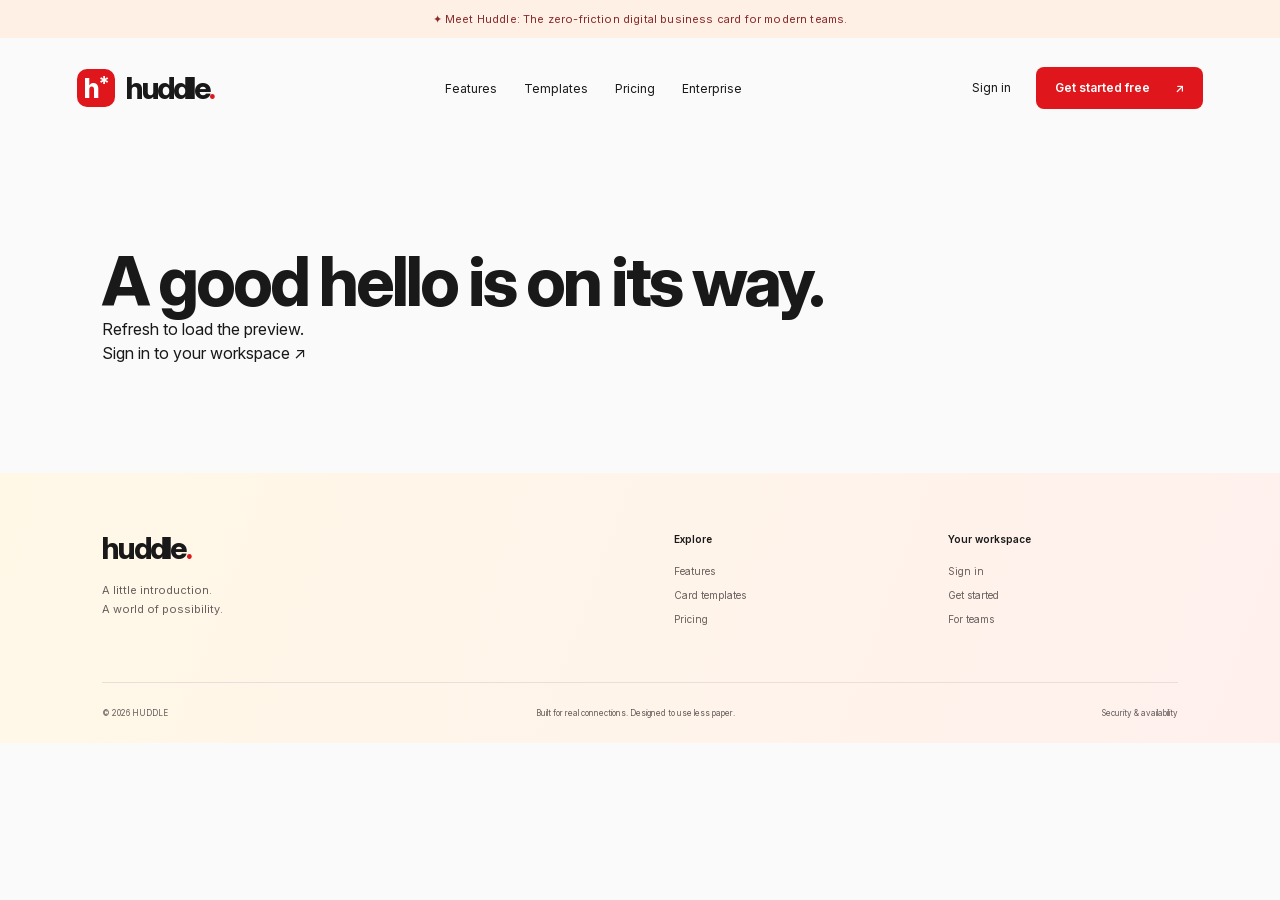
==== commit e8bb1d9f: "Unify auth and workspace theme, navigation, tables and previews" ====
--- a/static/marketing.html
+++ b/static/marketing.html
@@ -1 +1 @@
-<!doctype html><html lang="en"><head><meta charset="utf-8"><meta name="viewport" content="width=device-width,initial-scale=1"><meta name="theme-color" content="#df171c"><meta name="description" content="Turn introductions into lasting connections. HUDDLE digital business cards, team branding and two-way contact exchange—no app needed to receive."><link rel="icon" href="/static/huddle-icon-192.png"><title>HUDDLE — Every introduction has a next chapter.</title><link rel="stylesheet" href="/static/card.css"><link rel="stylesheet" href="/static/marketing.css"><script type="module" src="/static/marketing.js"></script></head><body><a class="skip" href="#main">Skip to content</a><div class="announcement">✦ Meet Huddle: The zero-friction digital business card for modern teams.</div><header class="site-header"><a class="brand" href="/" aria-label="Huddle home"><span class="brand-symbol">h<span>*</span></span>huddle<span class="brand-dot">.</span></a><button id="menu-toggle" class="menu-toggle" aria-label="Open navigation" aria-expanded="false">☰</button><nav id="site-nav" aria-label="Main navigation"><a href="/features">Features</a><a href="/templates">Templates</a><a href="/pricing">Pricing</a><a href="/enterprise">Enterprise</a><a class="mobile-signin" data-app="/login" href="/app/login">Sign in ↗</a></nav><div class="nav-actions"><a data-app="/login" href="/app/login">Sign in</a><a class="button dark small" data-app="/signup" href="/app/signup">Get started free <span>↗</span></a></div></header><main id="main"></main><footer class="site-footer"><div><a class="brand" href="/">huddle<span class="brand-dot">.</span></a><p>A little introduction.<br>A world of possibility.</p></div><div><strong>Explore</strong><a href="/features">Features</a><a href="/templates">Card templates</a><a href="/pricing">Pricing</a></div><div><strong>Your workspace</strong><a data-app="/login" href="/app/login">Sign in</a><a data-app="/signup" href="/app/signup">Get started</a><a href="/enterprise">For teams</a></div><div class="footer-bottom"><span>© 2026 HUDDLE</span><span>Built for real connections. Designed to use less paper.</span><a href="/features#security">Security & availability</a></div></footer><div class="preview-toast" role="status" id="preview-toast"></div><dialog id="preview-dialog"><button class="close-dialog" aria-label="Close preview">×</button><p class="eyebrow">INTERACTIVE PREVIEW</p><h2>Make it a two-way hello.</h2><p>This sample stays in your browser. It won’t create a lead.</p><form id="demo-exchange"><label>Your name<input name="name" placeholder="Sravya" required></label><label>Work email<input type="email" placeholder="you@company.com" required></label><button class="button dark">Try sharing details ↗</button></form></dialog></body></html>
+<!doctype html><html lang="en"><head><meta charset="utf-8"><meta name="viewport" content="width=device-width,initial-scale=1"><meta name="theme-color" content="#df171c"><meta name="description" content="Turn introductions into lasting connections. HUDDLE digital business cards, team branding and two-way contact exchange—no app needed to receive."><link rel="icon" href="/static/huddle-icon.svg"><title>HUDDLE — Every introduction has a next chapter.</title><link rel="stylesheet" href="/static/card.css"><link rel="stylesheet" href="/static/marketing.css"><script type="module" src="/static/marketing.js"></script></head><body><a class="skip" href="#main">Skip to content</a><div class="announcement">✦ Meet Huddle: The zero-friction digital business card for modern teams.</div><header class="site-header"><a class="brand" href="/" aria-label="Huddle home"><span class="brand-symbol">h<span>*</span></span>huddle<span class="brand-dot">.</span></a><button id="menu-toggle" class="menu-toggle" aria-label="Open navigation" aria-expanded="false">☰</button><nav id="site-nav" aria-label="Main navigation"><a href="/features">Features</a><a href="/templates">Templates</a><a href="/pricing">Pricing</a><a href="/enterprise">Enterprise</a><a class="mobile-signin" data-app="/login" href="/app/login">Sign in ↗</a></nav><div class="nav-actions"><a data-app="/login" href="/app/login">Sign in</a><a class="button dark small" data-app="/signup" href="/app/signup">Get started free <span>↗</span></a></div></header><main id="main"></main><footer class="site-footer"><div><a class="brand" href="/">huddle<span class="brand-dot">.</span></a><p>A little introduction.<br>A world of possibility.</p></div><div><strong>Explore</strong><a href="/features">Features</a><a href="/templates">Card templates</a><a href="/pricing">Pricing</a></div><div><strong>Your workspace</strong><a data-app="/login" href="/app/login">Sign in</a><a data-app="/signup" href="/app/signup">Get started</a><a href="/enterprise">For teams</a></div><div class="footer-bottom"><span>© 2026 HUDDLE</span><span>Built for real connections. Designed to use less paper.</span><a href="/features#security">Security & availability</a></div></footer><div class="preview-toast" role="status" id="preview-toast"></div><dialog id="preview-dialog"><button class="close-dialog" aria-label="Close preview">×</button><p class="eyebrow">INTERACTIVE PREVIEW</p><h2>Make it a two-way hello.</h2><p>This sample stays in your browser. It won’t create a lead.</p><form id="demo-exchange"><label>Your name<input name="name" placeholder="Sravya" required></label><label>Work email<input type="email" placeholder="you@company.com" required></label><button class="button dark">Try sharing details ↗</button></form></dialog></body></html>
--- a/static/marketing.css
+++ b/static/marketing.css
@@ -1,9 +1,9 @@
-@font-face{font-family:"Inter";src:url("/static/fonts/inter-variable.woff2") format("woff2");font-weight:100 900;font-style:normal;font-display:swap}
-:root{--ink:#191919;--accent:#df171c;--accent-soft:#fff1e7;--paper:#fafafa;--line:#e9deda;--muted:#685f5c;font-family:"Inter",Arial,sans-serif;color:var(--ink);background:var(--paper);font-synthesis:none}*{box-sizing:border-box}body{margin:0}a{color:inherit;text-decoration:none}button,input{font:inherit}button,a,input,summary{touch-action:manipulation}button{cursor:pointer}button:focus-visible,a:focus-visible,input:focus-visible,summary:focus-visible{outline:3px solid #685f5c;outline-offset:4px}h1,h2,h3,p{margin:0}h1,h2,h3{font-weight:750;letter-spacing:-.045em}h1{font-size:clamp(48px,5.25vw,79px);line-height:1.015}h2{font-size:clamp(36px,3.9vw,57px);line-height:1.07}h3{font-size:28px;line-height:1.14}em{font-family:inherit;font-style:normal;font-weight:750;letter-spacing:-.045em}p{line-height:1.65}button{color:inherit}.eyebrow{font-size:10px;letter-spacing:.16em;font-weight:650;line-height:1.6;margin-bottom:22px}.announcement{text-align:center;padding:12px 20px;background:var(--accent);color:#faf4f0;font-size:11px;letter-spacing:.015em}.site-header{height:100px;max-width:1420px;margin:auto;padding:0 6%;display:flex;align-items:center;gap:35px}.brand{display:inline-flex;align-items:center;font-size:30px;letter-spacing:-.075em;font-weight:750;line-height:1}.brand-dot{color:#685f5c}.brand-symbol{font-size:27px;background:var(--accent-soft);border-radius:10px;letter-spacing:-.07em;width:38px;height:38px;margin-right:11px;display:flex;align-items:center;justify-content:center}.brand-symbol>span{font-size:20px;align-self:flex-start;margin-top:5px}.site-header nav{display:flex;gap:27px;margin:auto;font-size:12px}.site-header nav a:hover,.text-link:hover{color:#685f5c}.nav-actions{display:flex;align-items:center;gap:25px;font-size:12px}.button{border:1px solid transparent;border-radius:8px;display:inline-flex;align-items:center;justify-content:center;gap:25px;padding:17px 22px;font-size:12px;font-weight:600;line-height:1.2;cursor:pointer;transition:transform .2s}.button:hover{transform:translateY(-2px)}.button.dark{background:var(--accent);color:#fff}.button.lime{background:var(--accent-soft);color:var(--accent)}.button.outline{border-color:#685f5c}.button.small{padding:13px 18px}.menu-toggle{display:none}.skip{position:fixed;top:-80px;z-index:99;padding:15px;background:white}.skip:focus{top:0}.hero{position:relative;max-width:1440px;padding:66px 8% 0;margin:auto;display:grid;grid-template-columns:1.12fr 1fr;column-gap:50px;overflow:hidden}.hero:before{content:'';position:absolute;z-index:-1;inset:10% -10% -10% 30%;background:radial-gradient(ellipse,#e9deda88,transparent 65%)}.hero-copy{padding:13px 0 35px}.hero-copy>.eyebrow{font-size:9px;letter-spacing:.17em;color:#685f5c;max-width:430px}.hero-copy h1 em{color:#685f5c}.hero-description{font-size:13px;line-height:1.85;max-width:440px;color:#685f5c;margin-top:27px}.claim-form{margin-top:30px;max-width:470px}.claim-form>label{font-size:10px;color:#685f5c;display:block;margin-bottom:10px}.claim-form>div{display:flex;align-items:center;border:1px solid #e9deda;border-radius:8px;background:white;padding:5px;gap:0}.claim-form>div>span{font-size:11px;color:#685f5c;padding-left:9px;white-space:nowrap}.claim-form input{width:100%;min-width:40px;flex:1;border:0;background:transparent;padding:10px 5px;outline:none;font-size:12px;color:var(--accent)}.claim-form button{border:0;flex-shrink:0;background:var(--accent);color:white;font-size:11px;border-radius:5px;padding:14px 15px}.claim-form>p{font-size:11px;color:#a14231;margin-top:8px}.hero-secondary{display:flex;align-items:center;flex-wrap:wrap;gap:20px;margin-top:22px}.text-link{background:none;border:0;padding:0;font-size:12px;font-weight:600;display:inline-flex;gap:16px;align-items:center}.hero-secondary>span{font-size:10px;color:#685f5c}.hero-visual{position:relative;min-height:660px;display:flex;align-items:center;justify-content:center;padding-top:5px}.visual-orbit{position:absolute;border:1px solid #685f5c;border-radius:50%;pointer-events:none}.orbit-one{width:560px;height:560px;top:45px;left:-30px}.orbit-two{width:440px;height:440px;top:105px;left:30px;border-style:dashed;opacity:.55}.preview-phone{width:302px;border:6px solid #292322;background:#fff;border-radius:33px;padding:6px;box-shadow:20px 30px 60px #29232225;position:relative;z-index:2;transform:rotate(5deg);transition:transform .3s;align-self:flex-start;margin-top:20px}.preview-phone:hover{transform:rotate(0deg)}.phone-speaker{position:absolute;top:6px;left:50%;transform:translateX(-50%);z-index:10;width:68px;height:14px;background:#292322;border-radius:0 0 10px 10px}.hero-card .digital-card{border-radius:22px;border:0;box-shadow:none}.hero-card .card-cover{height:125px}.hero-card .card-content{padding:0 20px 16px}.hero-card .person-photo{width:70px;height:70px;font-size:24px;margin-top:-35px}.hero-card .digital-card h2{font-size:24px}.hero-card .card-bio{font-size:10px;margin:12px 0}.hero-card .card-title{font-size:10px}.hero-card .card-company-name{font-size:8px}.hero-card .save-contact{font-size:11px;padding:12px;margin-top:15px}.hero-card .card-action{font-size:10px;padding:10px 0}.hero-card .card-socials{display:none}.hero-card .card-foot{padding:12px 20px}.floating-label,.floating-lead,.floating-tap{position:absolute;z-index:3;background:white;box-shadow:0 8px 30px #29232210}.floating-label{top:12px;left:10px;padding:12px 16px;border:1px solid #e9deda;border-radius:7px;font-size:8px;letter-spacing:.1em;display:flex;gap:8px;align-items:center;transform:rotate(-4deg)}.live-dot{display:inline-block;width:6px;height:6px;background:#685f5c;border-radius:50%;flex-shrink:0}.floating-lead{left:-10px;bottom:90px;padding:16px 17px;display:flex;align-items:center;gap:12px;border-radius:10px;transform:rotate(-5deg);border:1px solid #e9deda}.round-icon{width:35px;height:35px;border-radius:50%;background:#faf4f0;display:grid;place-items:center;color:var(--accent)}.floating-lead strong{display:block;font-size:12px}.floating-lead small{font-size:9px;color:#685f5c;display:block;margin-top:5px}.lead-check{background:var(--accent);color:var(--accent-soft);border-radius:50%;width:17px;height:17px;text-align:center;font-size:11px;margin-left:8px}.floating-tap{right:-18px;top:235px;border-radius:6px;padding:11px 13px;transform:rotate(9deg);font-size:8px;letter-spacing:.12em;display:flex;align-items:center;gap:9px}.floating-tap span{font-size:24px;color:#685f5c}.hero-bottom{grid-column:1/-1;margin-top:25px;padding:36px 0 40px;border-top:1px solid var(--line);text-align:center}.hero-bottom>p{font-size:8px;letter-spacing:.18em;color:#685f5c}.hero-bottom>div{display:flex;justify-content:space-between;gap:20px;flex-wrap:wrap;margin-top:22px;font-size:15px;font-weight:550;letter-spacing:-.025em;color:#685f5c}.preview-bar{max-width:1210px;margin:auto;display:flex;align-items:center;justify-content:space-between;padding:25px 35px;border:1px solid #e9deda;background:#faf4f0;border-radius:10px;gap:18px;flex-wrap:wrap}.preview-bar>div:first-child{font-size:8px;letter-spacing:.12em;display:flex;align-items:center;gap:10px}.preview-bar>small{font-size:8px;color:#685f5c}.theme-picker{display:flex;gap:8px}.theme-picker button{display:flex;align-items:center;gap:8px;background:transparent;border:1px solid transparent;padding:10px 12px;font-size:9px;border-radius:5px}.theme-picker button[aria-pressed=true]{background:white;border-color:#e9deda}.theme-picker button>span{background:var(--swatch);border-radius:50%;width:12px;height:12px}.section{max-width:1440px;padding:110px 8%;margin:auto}.section-heading{display:flex;align-items:flex-end;justify-content:space-between;gap:35px;margin-bottom:45px}.section-heading>p{font-size:12px;line-height:1.8;color:#685f5c;max-width:350px;padding-bottom:4px}.templates-section{padding-top:105px}.templates-section .eyebrow,.feature-section .eyebrow{color:#685f5c}.template-grid{display:grid;grid-template-columns:repeat(3,1fr);gap:25px}.template-example{min-width:0}.template-canvas{height:470px;position:relative;padding:35px 28px 0;overflow:hidden;border-radius:14px}.theme-executive{background:#e9deda}.theme-mint{background:#e9deda}.theme-sunset{background:#f4e5dd}.showcase-card{transform:rotate(-4deg);box-shadow:0 15px 25px #29232220;border-radius:20px}.template-example:nth-child(2) .showcase-card{transform:rotate(3deg)}.template-example:nth-child(3) .showcase-card{transform:rotate(-2deg)}.template-canvas .digital-card{border:0}.template-canvas .card-cover{height:110px}.template-canvas .card-content{padding:0 19px 18px}.template-canvas .person-photo{width:66px;height:66px;margin-top:-33px;font-size:20px}.template-canvas .card-identity{margin-top:13px}.template-canvas .digital-card h2{font-size:23px}.template-canvas .card-title,.template-canvas .card-bio{font-size:10px}.template-canvas .card-company-name{font-size:8px}.template-canvas .card-bio{margin:13px 0}.template-canvas .save-contact{font-size:10px;margin:14px 0 6px;padding:11px}.template-canvas .card-action{font-size:9px;padding:10px 0}.sample-badge{position:absolute;bottom:18px;left:50%;transform:translateX(-50%);white-space:nowrap;font-size:7px;font-weight:650;letter-spacing:.15em;background:#ffffffdf;padding:8px 12px;border-radius:4px;color:#685f5c}.template-meta{padding:24px 1px}.template-meta>p{font-size:9px;color:#685f5c;letter-spacing:.04em}.template-meta h3{font-size:21px;letter-spacing:-.045em;margin:9px 0}.template-meta>span{font-size:11px;color:#685f5c}.tags{display:flex;flex-wrap:wrap;gap:6px;margin:15px 0 22px}.tags>span{font-size:8px;border:1px solid #e9deda;border-radius:4px;padding:5px 7px;color:#685f5c}.template-meta .text-link{font-size:10px}.exchange-section{background:#faf4f0;display:grid;grid-template-columns:1fr 1fr;gap:100px;align-items:center;max-width:none;padding-left:max(8%,calc((100vw - 1210px)/2));padding-right:max(8%,calc((100vw - 1210px)/2))}.exchange-copy>p:not(.eyebrow):not(.fine){font-size:13px;color:#685f5c;max-width:360px;margin:25px 0}.exchange-copy .button{margin:5px 0 15px}.fine{font-size:10px;color:#685f5c;line-height:1.8}.exchange-visual{padding:10px 0}.flow-step{display:flex;gap:20px;align-items:center;background:#fff;padding:22px;border-radius:10px;border:1px solid #e9deda}.flow-step>span{font-family:inherit;font-size:25px;color:#685f5c;font-style:normal}.flow-step strong{font-size:14px;font-weight:550;letter-spacing:-.02em}.flow-step p{font-size:10px;color:#685f5c;margin-top:4px}.flow-step>b{margin-left:auto;font-size:20px;color:#685f5c}.flow-line{height:20px;border-left:1px dashed #685f5c;margin-left:35px}.lead-ledger{border:1px solid #e9deda;border-radius:12px;background:#fff;padding:22px;box-shadow:15px 18px 0 #e9deda}.ledger-header{font-size:8px;letter-spacing:.1em;display:flex;justify-content:space-between;align-items:center;color:#685f5c}.ledger-header>span{font-size:20px;letter-spacing:-.1em;color:#685f5c}.ledger-person{display:flex;align-items:center;gap:12px;margin:20px 0}.ledger-person>span{display:grid;place-items:center;width:40px;height:40px;border-radius:50%;background:#e9deda;font-size:12px;color:#685f5c}.ledger-person strong{font-size:14px;font-weight:600}.ledger-person small{display:block;font-size:9px;color:#685f5c;margin-top:5px}.ledger-person>b{margin-left:auto;color:#685f5c}.ledger-tags{display:flex;gap:6px}.ledger-tags>span{font-size:8px;padding:5px 8px;background:#faf4f0;border-radius:4px;color:#685f5c}.lead-ledger>p{font-size:11px;color:#685f5c;border-top:1px solid #faf4f0;margin-top:18px;padding-top:15px}.visual-caption{display:block;text-align:right;font-size:8px;color:#685f5c;margin-top:30px}.feature-grid{display:grid;grid-template-columns:repeat(3,1fr);gap:22px}.feature-tile{padding:32px;border-radius:12px;min-height:345px;overflow:hidden}.feature-tile.green{background:#e9deda}.feature-tile.cream{background:#f0eadb}.feature-tile.lilac{background:#e9e5ed}.feature-icon{font-size:30px;font-weight:300;display:block;margin-bottom:24px;color:#685f5c}.feature-tile h3{font-size:29px}.feature-tile>p{font-size:11px;color:#685f5c;margin-top:20px;line-height:1.8;max-width:250px}.mini-team{display:flex;align-items:center;margin-top:25px;padding-left:7px}.mini-team>span{width:38px;height:38px;border-radius:50%;background:#faf4f0;border:3px solid #e9deda;margin-left:-7px;display:grid;place-items:center;font-size:10px;color:#685f5c}.mini-team>span:nth-child(2){background:#e9ddb5}.mini-team>span:nth-child(3){background:#c7d2e0}.mini-team>b{font-size:29px;margin-left:auto;color:#685f5c}.channel-chips{display:flex;gap:7px;margin-top:28px}.channel-chips>span{font-size:10px;background:#faf8f1;padding:11px 13px;border-radius:6px}.signature-demo{display:flex;align-items:center;gap:12px;margin-top:25px;border:1px solid #ffffffaa;border-radius:8px;padding:12px;background:#f5f2f7}.signature-demo>b{font-size:24px;color:#685f5c}.signature-demo>span{font-size:10px}.signature-demo small{font-size:8px;color:#685f5c}.signature-demo>span:last-child{font-size:32px;margin-left:auto;color:#685f5c}.roadmap-strip{display:flex;align-items:center;gap:20px;flex-wrap:wrap;border:1px solid var(--line);padding:23px 25px;border-radius:10px;margin-top:24px}.roadmap-label{font-size:8px;letter-spacing:.1em;padding:7px 9px;background:#e9deda;border-radius:4px;color:#685f5c}.roadmap-strip>strong{font-size:12px;font-weight:600}.roadmap-strip>p{font-size:10px;color:#685f5c;flex:1;min-width:170px}.roadmap-strip>a{font-size:10px}.calculator{display:grid;grid-template-columns:1fr 1fr;gap:100px;border-top:1px solid var(--line);align-items:center}.calculator h2{font-size:47px}.calculator>div>p:not(.eyebrow){font-size:12px;max-width:365px;color:#685f5c;margin-top:25px}.calculator-controls{margin-top:35px;max-width:390px}.calculator-controls>label{display:block;font-size:11px;margin-top:28px}.calculator-controls output{float:right;color:#685f5c;font-size:10px}.calculator-controls input{width:100%;display:block;margin-top:15px;accent-color:#685f5c;height:4px;cursor:pointer}.calculator-result{background:#faf4f0;border:1px solid #e9deda;border-radius:15px;padding:42px 35px}.calculator-result>p{font-size:8px;letter-spacing:.13em;color:#685f5c}.calculator-result>strong{display:block;font-family:inherit;font-size:clamp(40px,4vw,66px);font-weight:400;letter-spacing:-.06em;margin:25px 0 30px;color:#292322}.result-metrics{display:grid;grid-template-columns:1fr 1fr;border-top:1px solid #e9deda;padding-top:26px;gap:25px}.result-metrics b{display:block;font-size:25px;font-weight:500;letter-spacing:-.04em;color:#685f5c}.result-metrics span{font-size:10px;color:#685f5c;display:block;margin-top:6px}.calculator-result>small{display:block;font-size:8px;line-height:1.8;color:#685f5c;margin-top:30px}.security-section{border-top:1px solid var(--line)}.security-grid{display:grid;grid-template-columns:repeat(3,1fr);gap:45px}.security-grid>div{border-top:1px solid #e9deda;padding-top:22px}.security-grid span{font-size:8px;letter-spacing:.15em;color:#685f5c}.security-grid h3{font-size:23px;margin-top:19px}.security-grid p{font-size:11px;color:#685f5c;line-height:1.8;margin-top:16px}.security-section>.fine{margin-top:28px}.faq-section{display:grid;grid-template-columns:1fr 1.3fr;column-gap:100px;border-top:1px solid var(--line)}.faq-section>.eyebrow{grid-column:1/-1}.faq-section details{padding:22px 0;border-bottom:1px solid #e9deda}.faq-section details:first-child{padding-top:0}.faq-section summary{list-style:none;display:flex;align-items:center;justify-content:space-between;font-size:13px;font-weight:500;cursor:pointer;gap:20px}.faq-section summary::-webkit-details-marker{display:none}.faq-section summary>span{font-size:20px;color:#685f5c}.faq-section details[open] summary>span{transform:rotate(45deg)}.faq-section details>p{font-size:12px;color:#685f5c;line-height:1.8;margin-top:15px}.closing{text-align:center;background:var(--accent);color:#faf4f0;padding:90px 20px 85px;position:relative;overflow:hidden}.closing:before,.closing:after{content:'';border:1px solid #ffffff12;position:absolute;width:600px;height:600px;border-radius:50%;top:-80px;left:-350px;pointer-events:none}.closing:after{left:auto;right:-350px}.closing-star{display:block;color:#685f5c;font-size:40px;margin-bottom:25px}.closing>.eyebrow{font-size:8px;letter-spacing:.18em;color:#685f5c;margin-bottom:18px}.closing h2{font-size:64px;line-height:1.02;font-weight:400}.closing em{color:#685f5c}.closing .button{margin-top:32px}.closing>p:last-child{font-size:10px;color:#685f5c;margin-top:22px}.site-footer{max-width:1440px;margin:auto;padding:60px 8% 25px;display:grid;grid-template-columns:2.3fr 1fr 1fr;gap:45px}.site-footer>.brand{font-size:30px}.site-footer p{font-size:11px;color:#685f5c;margin-top:18px;line-height:1.8}.site-footer strong{font-size:10px;display:block;margin-bottom:20px;font-weight:600}.site-footer>div:not(:first-child)>a{font-size:10px;color:#685f5c;display:block;margin-top:12px}.footer-bottom{grid-column:1/-1;display:flex;align-items:center;justify-content:space-between;gap:20px;border-top:1px solid var(--line);padding-top:25px;font-size:8px;color:#685f5c;margin-top:12px}.footer-bottom a{margin:0!important;font-size:8px!important}.preview-toast{position:fixed;bottom:25px;left:50%;transform:translateX(-50%);background:var(--accent);color:white;padding:15px 22px;max-width:90vw;font-size:12px;border-radius:10px;box-shadow:0 10px 30px #0002;opacity:0;pointer-events:none;transition:opacity .2s;z-index:100}.preview-toast.visible{opacity:1}dialog{border:1px solid #e9deda;border-radius:16px;max-width:440px;width:calc(100% - 36px);padding:35px;color:var(--ink);background:var(--paper)}dialog::backdrop{background:#29232280;backdrop-filter:blur(4px)}dialog h2{font-size:33px}dialog p:not(.eyebrow){font-size:12px;color:#685f5c;margin-top:20px}dialog label{display:grid;gap:8px;font-size:12px;margin-top:20px}dialog input{padding:13px;border:1px solid #e9deda;border-radius:7px;background:white;width:100%}dialog .button{margin-top:20px;width:100%}.close-dialog{position:absolute;right:14px;top:10px;border:0;background:none;font-size:25px;color:#685f5c}.pricing-page>h1,.enterprise-hero h1{font-size:clamp(43px,5vw,72px);line-height:1.06}.intro,.enterprise-hero>p:not(.eyebrow){font-size:14px;color:#685f5c;max-width:620px;margin:25px 0 0;line-height:1.8}.enterprise-hero .button{margin-top:30px}.pricing-grid{display:grid;grid-template-columns:repeat(3,1fr);gap:22px;margin-top:55px}.pricing-grid>article{border:1px solid #e9deda;border-radius:14px;background:white;padding:35px 28px;position:relative;display:flex;flex-direction:column}.pricing-grid>article>p:first-of-type{font-size:9px;letter-spacing:.12em;color:#685f5c}.pricing-grid h2{font-size:35px;line-height:1.2;margin-top:25px}.pricing-grid small{font-size:11px;letter-spacing:0;color:#685f5c}.pricing-grid article>p{font-size:12px;color:#685f5c;margin-top:20px}.pricing-grid ul{font-size:11px;line-height:2.4;color:#685f5c;padding-left:18px;margin:25px 0 35px}.pricing-grid .button{margin-top:auto}.featured-price{background:#e9deda!important;border-color:#e9deda!important}.plan-badge{position:absolute;left:28px;top:-13px;padding:8px 12px;background:var(--accent);border-radius:4px;color:#e9deda;font-size:8px;letter-spacing:.08em}.comparison-scroll{overflow-x:auto;margin-top:40px}.comparison table{width:100%;border-collapse:collapse;font-size:11px;min-width:660px}.comparison th,.comparison td{border-bottom:1px solid var(--line);text-align:left;padding:20px 18px}.comparison th{background:#faf4f0;color:#685f5c}.comparison th:nth-child(3),.comparison td:nth-child(3){background:#faf4f0}.comparison caption{caption-side:bottom;font-size:9px;color:#685f5c;text-align:left;padding:18px}.comparison>.fine{margin-top:15px}.roadmap-grid{display:grid;grid-template-columns:repeat(3,1fr);gap:30px;margin-top:40px}.roadmap-grid>article{border-top:1px solid #e9deda;padding-top:22px}.roadmap-grid b{font-size:9px;color:#685f5c;font-weight:500}.roadmap-grid h3{font-size:26px;margin:18px 0}.roadmap-grid p{font-size:12px;color:#685f5c;line-height:1.9}.qr-showcase{display:grid;grid-template-columns:1.5fr 1fr;gap:80px;align-items:center;background:#faf4f0;border-radius:15px;margin-bottom:80px}.qr-showcase p:not(.eyebrow){font-size:12px;line-height:1.9;max-width:400px;color:#685f5c;margin-top:25px}.qr-sample{display:grid;justify-items:center;background:white;padding:35px;border:1px solid #e9deda;border-radius:16px;transform:rotate(3deg);box-shadow:15px 20px 0 #e9deda}.qr-sample img{width:200px;max-width:100%}.qr-sample strong{font-size:12px;letter-spacing:.12em;margin-top:15px;color:#685f5c}.qr-sample small{font-size:8px;color:#685f5c;margin-top:12px}
+@import url('/static/brand-theme.css');
+:root{--ink:var(--huddle-ink);--accent:var(--huddle-red);--accent-soft:#fff1e7;--paper:var(--huddle-paper);--line:var(--huddle-line);--muted:var(--huddle-muted);font-family:"Inter",Arial,sans-serif;color:var(--ink);background:var(--paper);font-synthesis:none}*{box-sizing:border-box}body{margin:0}a{color:inherit;text-decoration:none}button,input{font:inherit}button,a,input,summary{touch-action:manipulation}button{cursor:pointer}button:focus-visible,a:focus-visible,input:focus-visible,summary:focus-visible{outline:3px solid #685f5c;outline-offset:4px}h1,h2,h3,p{margin:0}h1,h2,h3{font-weight:750;letter-spacing:-.045em}h1{font-size:clamp(48px,5.25vw,79px);line-height:1.015}h2{font-size:clamp(36px,3.9vw,57px);line-height:1.07}h3{font-size:28px;line-height:1.14}em{font-family:inherit;font-style:normal;font-weight:750;letter-spacing:-.045em}p{line-height:1.65}button{color:inherit}.eyebrow{font-size:10px;letter-spacing:.16em;font-weight:650;line-height:1.6;margin-bottom:22px}.announcement{text-align:center;padding:12px 20px;background:var(--accent);color:#faf4f0;font-size:11px;letter-spacing:.015em}.site-header{height:100px;max-width:1420px;margin:auto;padding:0 6%;display:flex;align-items:center;gap:35px}.brand{display:inline-flex;align-items:center;font-size:30px;letter-spacing:-.075em;font-weight:750;line-height:1}.brand-dot{color:#685f5c}.brand-symbol{font-size:27px;background:var(--accent-soft);border-radius:10px;letter-spacing:-.07em;width:38px;height:38px;margin-right:11px;display:flex;align-items:center;justify-content:center}.brand-symbol>span{font-size:20px;align-self:flex-start;margin-top:5px}.site-header nav{display:flex;gap:27px;margin:auto;font-size:12px}.site-header nav a:hover,.text-link:hover{color:#685f5c}.nav-actions{display:flex;align-items:center;gap:25px;font-size:12px}.button{border:1px solid transparent;border-radius:8px;display:inline-flex;align-items:center;justify-content:center;gap:25px;padding:17px 22px;font-size:12px;font-weight:600;line-height:1.2;cursor:pointer;transition:transform .2s}.button:hover{transform:translateY(-2px)}.button.dark{background:var(--accent);color:#fff}.button.lime{background:var(--accent-soft);color:var(--accent)}.button.outline{border-color:#685f5c}.button.small{padding:13px 18px}.menu-toggle{display:none}.skip{position:fixed;top:-80px;z-index:99;padding:15px;background:white}.skip:focus{top:0}.hero{position:relative;max-width:1440px;padding:66px 8% 0;margin:auto;display:grid;grid-template-columns:1.12fr 1fr;column-gap:50px;overflow:hidden}.hero:before{content:'';position:absolute;z-index:-1;inset:10% -10% -10% 30%;background:radial-gradient(ellipse,#e9deda88,transparent 65%)}.hero-copy{padding:13px 0 35px}.hero-copy>.eyebrow{font-size:9px;letter-spacing:.17em;color:#685f5c;max-width:430px}.hero-copy h1 em{color:#685f5c}.hero-description{font-size:13px;line-height:1.85;max-width:440px;color:#685f5c;margin-top:27px}.claim-form{margin-top:30px;max-width:470px}.claim-form>label{font-size:10px;color:#685f5c;display:block;margin-bottom:10px}.claim-form>div{display:flex;align-items:center;border:1px solid #e9deda;border-radius:8px;background:white;padding:5px;gap:0}.claim-form>div>span{font-size:11px;color:#685f5c;padding-left:9px;white-space:nowrap}.claim-form input{width:100%;min-width:40px;flex:1;border:0;background:transparent;padding:10px 5px;outline:none;font-size:12px;color:var(--accent)}.claim-form button{border:0;flex-shrink:0;background:var(--accent);color:white;font-size:11px;border-radius:5px;padding:14px 15px}.claim-form>p{font-size:11px;color:#a14231;margin-top:8px}.hero-secondary{display:flex;align-items:center;flex-wrap:wrap;gap:20px;margin-top:22px}.text-link{background:none;border:0;padding:0;font-size:12px;font-weight:600;display:inline-flex;gap:16px;align-items:center}.hero-secondary>span{font-size:10px;color:#685f5c}.hero-visual{position:relative;min-height:660px;display:flex;align-items:center;justify-content:center;padding-top:5px}.visual-orbit{position:absolute;border:1px solid #685f5c;border-radius:50%;pointer-events:none}.orbit-one{width:560px;height:560px;top:45px;left:-30px}.orbit-two{width:440px;height:440px;top:105px;left:30px;border-style:dashed;opacity:.55}.preview-phone{width:302px;border:6px solid #292322;background:#fff;border-radius:33px;padding:6px;box-shadow:20px 30px 60px #29232225;position:relative;z-index:2;transform:rotate(5deg);transition:transform .3s;align-self:flex-start;margin-top:20px}.preview-phone:hover{transform:rotate(0deg)}.phone-speaker{position:absolute;top:6px;left:50%;transform:translateX(-50%);z-index:10;width:68px;height:14px;background:#292322;border-radius:0 0 10px 10px}.hero-card .digital-card{border-radius:22px;border:0;box-shadow:none}.hero-card .card-cover{height:125px}.hero-card .card-content{padding:0 20px 16px}.hero-card .person-photo{width:70px;height:70px;font-size:24px;margin-top:-35px}.hero-card .digital-card h2{font-size:24px}.hero-card .card-bio{font-size:10px;margin:12px 0}.hero-card .card-title{font-size:10px}.hero-card .card-company-name{font-size:8px}.hero-card .save-contact{font-size:11px;padding:12px;margin-top:15px}.hero-card .card-action{font-size:10px;padding:10px 0}.hero-card .card-socials{display:none}.hero-card .card-foot{padding:12px 20px}.floating-label,.floating-lead,.floating-tap{position:absolute;z-index:3;background:white;box-shadow:0 8px 30px #29232210}.floating-label{top:12px;left:10px;padding:12px 16px;border:1px solid #e9deda;border-radius:7px;font-size:8px;letter-spacing:.1em;display:flex;gap:8px;align-items:center;transform:rotate(-4deg)}.live-dot{display:inline-block;width:6px;height:6px;background:#685f5c;border-radius:50%;flex-shrink:0}.floating-lead{left:-10px;bottom:90px;padding:16px 17px;display:flex;align-items:center;gap:12px;border-radius:10px;transform:rotate(-5deg);border:1px solid #e9deda}.round-icon{width:35px;height:35px;border-radius:50%;background:#faf4f0;display:grid;place-items:center;color:var(--accent)}.floating-lead strong{display:block;font-size:12px}.floating-lead small{font-size:9px;color:#685f5c;display:block;margin-top:5px}.lead-check{background:var(--accent);color:var(--accent-soft);border-radius:50%;width:17px;height:17px;text-align:center;font-size:11px;margin-left:8px}.floating-tap{right:-18px;top:235px;border-radius:6px;padding:11px 13px;transform:rotate(9deg);font-size:8px;letter-spacing:.12em;display:flex;align-items:center;gap:9px}.floating-tap span{font-size:24px;color:#685f5c}.hero-bottom{grid-column:1/-1;margin-top:25px;padding:36px 0 40px;border-top:1px solid var(--line);text-align:center}.hero-bottom>p{font-size:8px;letter-spacing:.18em;color:#685f5c}.hero-bottom>div{display:flex;justify-content:space-between;gap:20px;flex-wrap:wrap;margin-top:22px;font-size:15px;font-weight:550;letter-spacing:-.025em;color:#685f5c}.preview-bar{max-width:1210px;margin:auto;display:flex;align-items:center;justify-content:space-between;padding:25px 35px;border:1px solid #e9deda;background:#faf4f0;border-radius:10px;gap:18px;flex-wrap:wrap}.preview-bar>div:first-child{font-size:8px;letter-spacing:.12em;display:flex;align-items:center;gap:10px}.preview-bar>small{font-size:8px;color:#685f5c}.theme-picker{display:flex;gap:8px}.theme-picker button{display:flex;align-items:center;gap:8px;background:transparent;border:1px solid transparent;padding:10px 12px;font-size:9px;border-radius:5px}.theme-picker button[aria-pressed=true]{background:white;border-color:#e9deda}.theme-picker button>span{background:var(--swatch);border-radius:50%;width:12px;height:12px}.section{max-width:1440px;padding:110px 8%;margin:auto}.section-heading{display:flex;align-items:flex-end;justify-content:space-between;gap:35px;margin-bottom:45px}.section-heading>p{font-size:12px;line-height:1.8;color:#685f5c;max-width:350px;padding-bottom:4px}.templates-section{padding-top:105px}.templates-section .eyebrow,.feature-section .eyebrow{color:#685f5c}.template-grid{display:grid;grid-template-columns:repeat(3,1fr);gap:25px}.template-example{min-width:0}.template-canvas{height:470px;position:relative;padding:35px 28px 0;overflow:hidden;border-radius:14px}.theme-executive{background:#e9deda}.theme-mint{background:#e9deda}.theme-sunset{background:#f4e5dd}.showcase-card{transform:rotate(-4deg);box-shadow:0 15px 25px #29232220;border-radius:20px}.template-example:nth-child(2) .showcase-card{transform:rotate(3deg)}.template-example:nth-child(3) .showcase-card{transform:rotate(-2deg)}.template-canvas .digital-card{border:0}.template-canvas .card-cover{height:110px}.template-canvas .card-content{padding:0 19px 18px}.template-canvas .person-photo{width:66px;height:66px;margin-top:-33px;font-size:20px}.template-canvas .card-identity{margin-top:13px}.template-canvas .digital-card h2{font-size:23px}.template-canvas .card-title,.template-canvas .card-bio{font-size:10px}.template-canvas .card-company-name{font-size:8px}.template-canvas .card-bio{margin:13px 0}.template-canvas .save-contact{font-size:10px;margin:14px 0 6px;padding:11px}.template-canvas .card-action{font-size:9px;padding:10px 0}.sample-badge{position:absolute;bottom:18px;left:50%;transform:translateX(-50%);white-space:nowrap;font-size:7px;font-weight:650;letter-spacing:.15em;background:#ffffffdf;padding:8px 12px;border-radius:4px;color:#685f5c}.template-meta{padding:24px 1px}.template-meta>p{font-size:9px;color:#685f5c;letter-spacing:.04em}.template-meta h3{font-size:21px;letter-spacing:-.045em;margin:9px 0}.template-meta>span{font-size:11px;color:#685f5c}.tags{display:flex;flex-wrap:wrap;gap:6px;margin:15px 0 22px}.tags>span{font-size:8px;border:1px solid #e9deda;border-radius:4px;padding:5px 7px;color:#685f5c}.template-meta .text-link{font-size:10px}.exchange-section{background:#faf4f0;display:grid;grid-template-columns:1fr 1fr;gap:100px;align-items:center;max-width:none;padding-left:max(8%,calc((100vw - 1210px)/2));padding-right:max(8%,calc((100vw - 1210px)/2))}.exchange-copy>p:not(.eyebrow):not(.fine){font-size:13px;color:#685f5c;max-width:360px;margin:25px 0}.exchange-copy .button{margin:5px 0 15px}.fine{font-size:10px;color:#685f5c;line-height:1.8}.exchange-visual{padding:10px 0}.flow-step{display:flex;gap:20px;align-items:center;background:#fff;padding:22px;border-radius:10px;border:1px solid #e9deda}.flow-step>span{font-family:inherit;font-size:25px;color:#685f5c;font-style:normal}.flow-step strong{font-size:14px;font-weight:550;letter-spacing:-.02em}.flow-step p{font-size:10px;color:#685f5c;margin-top:4px}.flow-step>b{margin-left:auto;font-size:20px;color:#685f5c}.flow-line{height:20px;border-left:1px dashed #685f5c;margin-left:35px}.lead-ledger{border:1px solid #e9deda;border-radius:12px;background:#fff;padding:22px;box-shadow:15px 18px 0 #e9deda}.ledger-header{font-size:8px;letter-spacing:.1em;display:flex;justify-content:space-between;align-items:center;color:#685f5c}.ledger-header>span{font-size:20px;letter-spacing:-.1em;color:#685f5c}.ledger-person{display:flex;align-items:center;gap:12px;margin:20px 0}.ledger-person>span{display:grid;place-items:center;width:40px;height:40px;border-radius:50%;background:#e9deda;font-size:12px;color:#685f5c}.ledger-person strong{font-size:14px;font-weight:600}.ledger-person small{display:block;font-size:9px;color:#685f5c;margin-top:5px}.ledger-person>b{margin-left:auto;color:#685f5c}.ledger-tags{display:flex;gap:6px}.ledger-tags>span{font-size:8px;padding:5px 8px;background:#faf4f0;border-radius:4px;color:#685f5c}.lead-ledger>p{font-size:11px;color:#685f5c;border-top:1px solid #faf4f0;margin-top:18px;padding-top:15px}.visual-caption{display:block;text-align:right;font-size:8px;color:#685f5c;margin-top:30px}.feature-grid{display:grid;grid-template-columns:repeat(3,1fr);gap:22px}.feature-tile{padding:32px;border-radius:12px;min-height:345px;overflow:hidden}.feature-tile.green{background:#e9deda}.feature-tile.cream{background:#f0eadb}.feature-tile.lilac{background:#e9e5ed}.feature-icon{font-size:30px;font-weight:300;display:block;margin-bottom:24px;color:#685f5c}.feature-tile h3{font-size:29px}.feature-tile>p{font-size:11px;color:#685f5c;margin-top:20px;line-height:1.8;max-width:250px}.mini-team{display:flex;align-items:center;margin-top:25px;padding-left:7px}.mini-team>span{width:38px;height:38px;border-radius:50%;background:#faf4f0;border:3px solid #e9deda;margin-left:-7px;display:grid;place-items:center;font-size:10px;color:#685f5c}.mini-team>span:nth-child(2){background:#e9ddb5}.mini-team>span:nth-child(3){background:#c7d2e0}.mini-team>b{font-size:29px;margin-left:auto;color:#685f5c}.channel-chips{display:flex;gap:7px;margin-top:28px}.channel-chips>span{font-size:10px;background:#faf8f1;padding:11px 13px;border-radius:6px}.signature-demo{display:flex;align-items:center;gap:12px;margin-top:25px;border:1px solid #ffffffaa;border-radius:8px;padding:12px;background:#f5f2f7}.signature-demo>b{font-size:24px;color:#685f5c}.signature-demo>span{font-size:10px}.signature-demo small{font-size:8px;color:#685f5c}.signature-demo>span:last-child{font-size:32px;margin-left:auto;color:#685f5c}.roadmap-strip{display:flex;align-items:center;gap:20px;flex-wrap:wrap;border:1px solid var(--line);padding:23px 25px;border-radius:10px;margin-top:24px}.roadmap-label{font-size:8px;letter-spacing:.1em;padding:7px 9px;background:#e9deda;border-radius:4px;color:#685f5c}.roadmap-strip>strong{font-size:12px;font-weight:600}.roadmap-strip>p{font-size:10px;color:#685f5c;flex:1;min-width:170px}.roadmap-strip>a{font-size:10px}.calculator{display:grid;grid-template-columns:1fr 1fr;gap:100px;border-top:1px solid var(--line);align-items:center}.calculator h2{font-size:47px}.calculator>div>p:not(.eyebrow){font-size:12px;max-width:365px;color:#685f5c;margin-top:25px}.calculator-controls{margin-top:35px;max-width:390px}.calculator-controls>label{display:block;font-size:11px;margin-top:28px}.calculator-controls output{float:right;color:#685f5c;font-size:10px}.calculator-controls input{width:100%;display:block;margin-top:15px;accent-color:#685f5c;height:4px;cursor:pointer}.calculator-result{background:#faf4f0;border:1px solid #e9deda;border-radius:15px;padding:42px 35px}.calculator-result>p{font-size:8px;letter-spacing:.13em;color:#685f5c}.calculator-result>strong{display:block;font-family:inherit;font-size:clamp(40px,4vw,66px);font-weight:400;letter-spacing:-.06em;margin:25px 0 30px;color:#292322}.result-metrics{display:grid;grid-template-columns:1fr 1fr;border-top:1px solid #e9deda;padding-top:26px;gap:25px}.result-metrics b{display:block;font-size:25px;font-weight:500;letter-spacing:-.04em;color:#685f5c}.result-metrics span{font-size:10px;color:#685f5c;display:block;margin-top:6px}.calculator-result>small{display:block;font-size:8px;line-height:1.8;color:#685f5c;margin-top:30px}.security-section{border-top:1px solid var(--line)}.security-grid{display:grid;grid-template-columns:repeat(3,1fr);gap:45px}.security-grid>div{border-top:1px solid #e9deda;padding-top:22px}.security-grid span{font-size:8px;letter-spacing:.15em;color:#685f5c}.security-grid h3{font-size:23px;margin-top:19px}.security-grid p{font-size:11px;color:#685f5c;line-height:1.8;margin-top:16px}.security-section>.fine{margin-top:28px}.faq-section{display:grid;grid-template-columns:1fr 1.3fr;column-gap:100px;border-top:1px solid var(--line)}.faq-section>.eyebrow{grid-column:1/-1}.faq-section details{padding:22px 0;border-bottom:1px solid #e9deda}.faq-section details:first-child{padding-top:0}.faq-section summary{list-style:none;display:flex;align-items:center;justify-content:space-between;font-size:13px;font-weight:500;cursor:pointer;gap:20px}.faq-section summary::-webkit-details-marker{display:none}.faq-section summary>span{font-size:20px;color:#685f5c}.faq-section details[open] summary>span{transform:rotate(45deg)}.faq-section details>p{font-size:12px;color:#685f5c;line-height:1.8;margin-top:15px}.closing{text-align:center;background:var(--accent);color:#faf4f0;padding:90px 20px 85px;position:relative;overflow:hidden}.closing:before,.closing:after{content:'';border:1px solid #ffffff12;position:absolute;width:600px;height:600px;border-radius:50%;top:-80px;left:-350px;pointer-events:none}.closing:after{left:auto;right:-350px}.closing-star{display:block;color:#685f5c;font-size:40px;margin-bottom:25px}.closing>.eyebrow{font-size:8px;letter-spacing:.18em;color:#685f5c;margin-bottom:18px}.closing h2{font-size:64px;line-height:1.02;font-weight:400}.closing em{color:#685f5c}.closing .button{margin-top:32px}.closing>p:last-child{font-size:10px;color:#685f5c;margin-top:22px}.site-footer{max-width:1440px;margin:auto;padding:60px 8% 25px;display:grid;grid-template-columns:2.3fr 1fr 1fr;gap:45px}.site-footer>.brand{font-size:30px}.site-footer p{font-size:11px;color:#685f5c;margin-top:18px;line-height:1.8}.site-footer strong{font-size:10px;display:block;margin-bottom:20px;font-weight:600}.site-footer>div:not(:first-child)>a{font-size:10px;color:#685f5c;display:block;margin-top:12px}.footer-bottom{grid-column:1/-1;display:flex;align-items:center;justify-content:space-between;gap:20px;border-top:1px solid var(--line);padding-top:25px;font-size:8px;color:#685f5c;margin-top:12px}.footer-bottom a{margin:0!important;font-size:8px!important}.preview-toast{position:fixed;bottom:25px;left:50%;transform:translateX(-50%);background:var(--accent);color:white;padding:15px 22px;max-width:90vw;font-size:12px;border-radius:10px;box-shadow:0 10px 30px #0002;opacity:0;pointer-events:none;transition:opacity .2s;z-index:100}.preview-toast.visible{opacity:1}dialog{border:1px solid #e9deda;border-radius:16px;max-width:440px;width:calc(100% - 36px);padding:35px;color:var(--ink);background:var(--paper)}dialog::backdrop{background:#29232280;backdrop-filter:blur(4px)}dialog h2{font-size:33px}dialog p:not(.eyebrow){font-size:12px;color:#685f5c;margin-top:20px}dialog label{display:grid;gap:8px;font-size:12px;margin-top:20px}dialog input{padding:13px;border:1px solid #e9deda;border-radius:7px;background:white;width:100%}dialog .button{margin-top:20px;width:100%}.close-dialog{position:absolute;right:14px;top:10px;border:0;background:none;font-size:25px;color:#685f5c}.pricing-page>h1,.enterprise-hero h1{font-size:clamp(43px,5vw,72px);line-height:1.06}.intro,.enterprise-hero>p:not(.eyebrow){font-size:14px;color:#685f5c;max-width:620px;margin:25px 0 0;line-height:1.8}.enterprise-hero .button{margin-top:30px}.pricing-grid{display:grid;grid-template-columns:repeat(3,1fr);gap:22px;margin-top:55px}.pricing-grid>article{border:1px solid #e9deda;border-radius:14px;background:white;padding:35px 28px;position:relative;display:flex;flex-direction:column}.pricing-grid>article>p:first-of-type{font-size:9px;letter-spacing:.12em;color:#685f5c}.pricing-grid h2{font-size:35px;line-height:1.2;margin-top:25px}.pricing-grid small{font-size:11px;letter-spacing:0;color:#685f5c}.pricing-grid article>p{font-size:12px;color:#685f5c;margin-top:20px}.pricing-grid ul{font-size:11px;line-height:2.4;color:#685f5c;padding-left:18px;margin:25px 0 35px}.pricing-grid .button{margin-top:auto}.featured-price{background:#e9deda!important;border-color:#e9deda!important}.plan-badge{position:absolute;left:28px;top:-13px;padding:8px 12px;background:var(--accent);border-radius:4px;color:#e9deda;font-size:8px;letter-spacing:.08em}.comparison-scroll{overflow-x:auto;margin-top:40px}.comparison table{width:100%;border-collapse:collapse;font-size:11px;min-width:660px}.comparison th,.comparison td{border-bottom:1px solid var(--line);text-align:left;padding:20px 18px}.comparison th{background:#faf4f0;color:#685f5c}.comparison th:nth-child(3),.comparison td:nth-child(3){background:#faf4f0}.comparison caption{caption-side:bottom;font-size:9px;color:#685f5c;text-align:left;padding:18px}.comparison>.fine{margin-top:15px}.roadmap-grid{display:grid;grid-template-columns:repeat(3,1fr);gap:30px;margin-top:40px}.roadmap-grid>article{border-top:1px solid #e9deda;padding-top:22px}.roadmap-grid b{font-size:9px;color:#685f5c;font-weight:500}.roadmap-grid h3{font-size:26px;margin:18px 0}.roadmap-grid p{font-size:12px;color:#685f5c;line-height:1.9}.qr-showcase{display:grid;grid-template-columns:1.5fr 1fr;gap:80px;align-items:center;background:#faf4f0;border-radius:15px;margin-bottom:80px}.qr-showcase p:not(.eyebrow){font-size:12px;line-height:1.9;max-width:400px;color:#685f5c;margin-top:25px}.qr-sample{display:grid;justify-items:center;background:white;padding:35px;border:1px solid #e9deda;border-radius:16px;transform:rotate(3deg);box-shadow:15px 20px 0 #e9deda}.qr-sample img{width:200px;max-width:100%}.qr-sample strong{font-size:12px;letter-spacing:.12em;margin-top:15px;color:#685f5c}.qr-sample small{font-size:8px;color:#685f5c;margin-top:12px}
 /* Warm marketing palette; rendered cards retain their individual brand colours. */
 .announcement{background:#fff0e6;color:#892a2c}
 .site-header{background:transparent}.brand-symbol{background:#df171c;color:#fff}.brand-dot{color:#df171c}
-.hero{isolation:isolate;background:linear-gradient(115deg,#fff7db 0%,#fff0e5 53%,#ffe9e9 100%);border-radius:24px}
+.hero{isolation:isolate;background:var(--huddle-hero);border-radius:24px}
 .hero:before{background:radial-gradient(ellipse,#ffc7b466,transparent 65%)}
 .hero-copy h1 em{color:inherit}.hero h1{font-weight:780}
 .eyebrow{color:#b41419}.hero-copy>.eyebrow,.templates-section .eyebrow,.feature-section .eyebrow{color:#b41419}
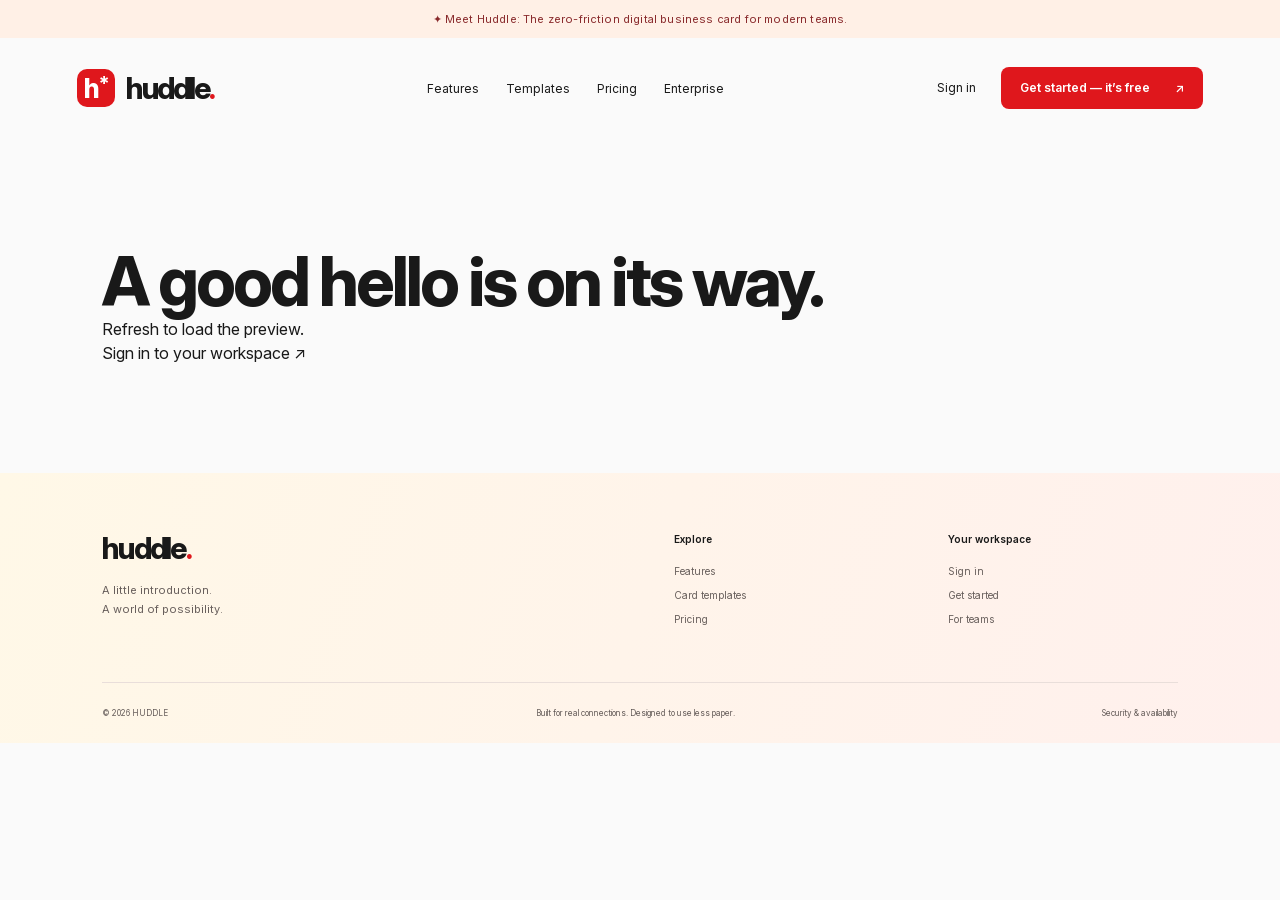
==== commit 59c58313: "Add light motion, clear plan selection, shared pricing and profile upgrades" ====
--- a/static/marketing.html
+++ b/static/marketing.html
@@ -1 +1 @@
-<!doctype html><html lang="en"><head><meta charset="utf-8"><meta name="viewport" content="width=device-width,initial-scale=1"><meta name="theme-color" content="#df171c"><meta name="description" content="Turn introductions into lasting connections. HUDDLE digital business cards, team branding and two-way contact exchange—no app needed to receive."><link rel="icon" href="/static/huddle-icon.svg"><title>HUDDLE — Every introduction has a next chapter.</title><link rel="stylesheet" href="/static/card.css"><link rel="stylesheet" href="/static/marketing.css"><script type="module" src="/static/marketing.js"></script></head><body><a class="skip" href="#main">Skip to content</a><div class="announcement">✦ Meet Huddle: The zero-friction digital business card for modern teams.</div><header class="site-header"><a class="brand" href="/" aria-label="Huddle home"><span class="brand-symbol">h<span>*</span></span>huddle<span class="brand-dot">.</span></a><button id="menu-toggle" class="menu-toggle" aria-label="Open navigation" aria-expanded="false">☰</button><nav id="site-nav" aria-label="Main navigation"><a href="/features">Features</a><a href="/templates">Templates</a><a href="/pricing">Pricing</a><a href="/enterprise">Enterprise</a><a class="mobile-signin" data-app="/login" href="/app/login">Sign in ↗</a></nav><div class="nav-actions"><a data-app="/login" href="/app/login">Sign in</a><a class="button dark small" data-app="/signup" href="/app/signup">Get started free <span>↗</span></a></div></header><main id="main"></main><footer class="site-footer"><div><a class="brand" href="/">huddle<span class="brand-dot">.</span></a><p>A little introduction.<br>A world of possibility.</p></div><div><strong>Explore</strong><a href="/features">Features</a><a href="/templates">Card templates</a><a href="/pricing">Pricing</a></div><div><strong>Your workspace</strong><a data-app="/login" href="/app/login">Sign in</a><a data-app="/signup" href="/app/signup">Get started</a><a href="/enterprise">For teams</a></div><div class="footer-bottom"><span>© 2026 HUDDLE</span><span>Built for real connections. Designed to use less paper.</span><a href="/features#security">Security & availability</a></div></footer><div class="preview-toast" role="status" id="preview-toast"></div><dialog id="preview-dialog"><button class="close-dialog" aria-label="Close preview">×</button><p class="eyebrow">INTERACTIVE PREVIEW</p><h2>Make it a two-way hello.</h2><p>This sample stays in your browser. It won’t create a lead.</p><form id="demo-exchange"><label>Your name<input name="name" placeholder="Sravya" required></label><label>Work email<input type="email" placeholder="you@company.com" required></label><button class="button dark">Try sharing details ↗</button></form></dialog></body></html>
+<!doctype html><html lang="en"><head><meta charset="utf-8"><meta name="viewport" content="width=device-width,initial-scale=1"><meta name="theme-color" content="#df171c"><meta name="description" content="Turn introductions into lasting connections. HUDDLE digital business cards, team branding and two-way contact exchange—no app needed to receive."><link rel="icon" href="/static/huddle-icon.svg"><title>HUDDLE — Every introduction has a next chapter.</title><link rel="stylesheet" href="/static/card.css"><link rel="stylesheet" href="/static/marketing.css"><link rel="stylesheet" href="/static/plans.css"><link rel="stylesheet" href="/static/marketing-motion.css"><script type="module" src="/static/marketing.js"></script></head><body><a class="skip" href="#main">Skip to content</a><div class="announcement">✦ Meet Huddle: The zero-friction digital business card for modern teams.</div><header class="site-header"><a class="brand" href="/" aria-label="Huddle home"><span class="brand-symbol">h<span>*</span></span>huddle<span class="brand-dot">.</span></a><button id="menu-toggle" class="menu-toggle" aria-label="Open navigation" aria-expanded="false">☰</button><nav id="site-nav" aria-label="Main navigation"><a href="/features">Features</a><a href="/templates">Templates</a><a href="/pricing">Pricing</a><a href="/enterprise">Enterprise</a><a class="mobile-signin" data-app="/login" href="/app/login">Sign in ↗</a></nav><div class="nav-actions"><a data-app="/login" href="/app/login">Sign in</a><a class="button dark small" data-app="/signup" href="/app/signup"><span class="start-label-full">Get started — it’s free</span><span class="start-label-short">Start free</span><span>↗</span></a></div></header><main id="main"></main><footer class="site-footer"><div><a class="brand" href="/">huddle<span class="brand-dot">.</span></a><p>A little introduction.<br>A world of possibility.</p></div><div><strong>Explore</strong><a href="/features">Features</a><a href="/templates">Card templates</a><a href="/pricing">Pricing</a></div><div><strong>Your workspace</strong><a data-app="/login" href="/app/login">Sign in</a><a data-app="/signup" href="/app/signup">Get started</a><a href="/enterprise">For teams</a></div><div class="footer-bottom"><span>© 2026 HUDDLE</span><span>Built for real connections. Designed to use less paper.</span><a href="/features#security">Security & availability</a></div></footer><div class="preview-toast" role="status" id="preview-toast"></div><dialog id="preview-dialog"><button class="close-dialog" aria-label="Close preview">×</button><p class="eyebrow">INTERACTIVE PREVIEW</p><h2>Make it a two-way hello.</h2><p>This sample stays in your browser. It won’t create a lead.</p><form id="demo-exchange"><label>Your name<input name="name" placeholder="Sravya" required></label><label>Work email<input type="email" placeholder="you@company.com" required></label><button class="button dark">Try sharing details ↗</button></form></dialog></body></html>
--- a/static/plans.css
+++ b/static/plans.css
@@ -0,0 +1,7 @@
+/* Shared pricing and upgrade components, using HUDDLE's light brand tokens. */
+.plan-eyebrow{font-size:10px;letter-spacing:.13em;font-weight:650;color:#a91b22;margin-bottom:14px}.plan-controls{display:flex;justify-content:space-between;align-items:center;gap:20px;flex-wrap:wrap;margin:35px 0 32px}.plan-controls>p{font-size:12px;color:var(--huddle-muted);line-height:1.7}.plan-interval{display:inline-flex;padding:5px;border:1px solid var(--huddle-line);border-radius:12px;background:#f4efeb;gap:3px}.plan-interval button{padding:11px 22px;border:0;border-radius:8px;background:transparent;color:#77665d;font-size:12px;font-weight:600;cursor:pointer}.plan-interval button[aria-pressed=true]{background:white;color:#b41620;box-shadow:0 2px 5px #3e1b1012}.plan-interval button:focus-visible{outline:3px solid #b41620;outline-offset:2px}.plan-grid{display:grid;grid-template-columns:repeat(3,minmax(0,1fr));gap:22px;align-items:stretch;margin:28px 0}.plan-card{border:1px solid var(--huddle-line);border-radius:16px;background:#fff;position:relative;overflow:hidden;display:flex;flex-direction:column;min-width:0}.plan-card-top{padding:32px 27px 25px;display:flex;flex-direction:column;flex:1}.plan-card h3{font-size:26px;font-weight:700;letter-spacing:-.04em}.plan-card-top>p{font-size:12px;line-height:1.7;color:var(--huddle-muted);margin-top:10px;min-height:42px}.plan-price{display:flex;align-items:baseline;gap:7px;flex-wrap:wrap;margin-top:25px}.plan-price strong{font-size:43px;letter-spacing:-.055em;font-weight:750;color:var(--huddle-ink);line-height:1.15}.plan-price>span{font-size:12px;color:#827268}.plan-card-top>p.plan-price-note{font-size:10px;line-height:1.7;min-height:36px;margin-top:10px;margin-bottom:24px}.plan-card .plan-button{margin-top:auto;width:100%}.plan-button{display:inline-flex;justify-content:center;align-items:center;gap:9px;border:1px solid var(--huddle-line);border-radius:8px;padding:13px 17px;min-height:43px;background:#fff;color:#483d37;font:inherit;font-size:12px;font-weight:600;cursor:pointer;text-align:center;line-height:1.35;text-decoration:none}.plan-button.primary{background:var(--huddle-red);border-color:var(--huddle-red);color:#fff}.plan-button.primary:hover{background:var(--huddle-red-hover)}.plan-button:disabled{opacity:.6;cursor:not-allowed}.plan-button:focus-visible{outline:3px solid #b41620;outline-offset:3px}.plan-card>ul{list-style:none;padding:24px 27px;margin:0;background:#faf8f6;border-top:1px solid #f0e6df;display:grid;gap:15px;min-height:224px;align-content:start}.plan-card li{font-size:12px;color:#665b55;line-height:1.65;display:flex;gap:10px}.plan-card li>span{color:#b41620;font-weight:600}.plan-recommended{border-color:#e6afa0;box-shadow:0 12px 30px #9a43250b}.plan-recommended .plan-card-top{background:linear-gradient(145deg,#fff8e7,#fff0ec)}.plan-ribbon{font-size:9px;font-weight:650;letter-spacing:.08em;padding:8px 16px;background:#ffe7df;color:#a91b22;text-align:center}.plan-card:has(.plan-ribbon) .plan-card-top{padding-top:21px}.plan-current{outline:2px solid #d19b83;outline-offset:3px}.plan-current-label{font-size:10px;font-weight:600;color:#915840;margin:0 0 10px}.plan-comparison{padding:80px 0 35px}.plan-comparison h2,.plan-faq h2{font-size:38px;font-weight:730;letter-spacing:-.045em;line-height:1.12;color:var(--huddle-ink);margin-bottom:35px}.plan-table-scroll{overflow:auto;position:relative;border:1px solid var(--huddle-line);border-radius:12px}.plan-table-scroll table{width:100%;min-width:650px;border-collapse:collapse;text-align:center}.plan-table-scroll th,.plan-table-scroll td{padding:18px 22px;border-bottom:1px solid #eee5df;font-size:12px;color:#6e5e55;white-space:normal}.plan-table-scroll thead th{background:#fff8f1;font-size:13px;font-weight:650;color:#332822}.plan-table-scroll th:first-child{text-align:left;width:46%}.plan-table-scroll tbody th{font-weight:500;background:#fff}.plan-table-scroll td{background:#fff}.plan-table-scroll tr:last-child>*{border-bottom:0}.plan-table-scroll th:nth-child(3),.plan-table-scroll td:nth-child(3){background:#fff5ef}.plan-feature.yes{color:#ad1d25;font-weight:700}.plan-feature.no{color:#b9aaa2}.plan-footnote{font-size:11px;line-height:1.8;color:#87766b;margin-top:20px;max-width:850px}.plan-faq{padding:65px 0;display:grid;grid-template-columns:1fr 1.4fr;gap:0 70px}.plan-faq>.plan-eyebrow{grid-column:1/-1}.plan-faq details{border-bottom:1px solid var(--huddle-line);padding:20px 0}.plan-faq details:first-child{padding-top:0}.plan-faq summary{cursor:pointer;display:flex;align-items:center;justify-content:space-between;gap:18px;font-size:13px;font-weight:550;list-style:none;color:#46382f}.plan-faq summary::-webkit-details-marker{display:none}.plan-faq summary>span{color:#b41620;font-size:21px}.plan-faq details[open] summary>span{rotate:45deg}.plan-faq details p{font-size:12px;line-height:1.9;color:#7b6b61;margin-top:15px}.human-cta{text-align:center;padding:75px 25px 80px;background:var(--huddle-hero);border-radius:22px;margin:35px 0 60px}.human-connection{display:flex;align-items:center;justify-content:center;gap:18px;margin-bottom:28px}.human-connection>span{width:60px;height:60px;display:grid;place-items:center;background:#f1cbbb;border:4px solid #fff;border-radius:50%;font-size:17px;font-weight:600;color:#7e4c3e;box-shadow:0 6px 18px #8f543510}.human-connection>span:last-child{background:#eddbbb;color:#8b6444}.human-connection i{font-size:29px;color:#c85238;font-style:normal}.human-cta h2{font-size:clamp(34px,4vw,54px);font-weight:750;line-height:1.1;letter-spacing:-.045em;color:var(--huddle-ink)}.human-cta>p:not(.plan-eyebrow){font-size:13px;line-height:1.9;max-width:600px;margin:24px auto;color:#7c6659}.human-cta .plan-button{margin-top:8px}.human-cta>small{display:block;margin-top:18px;font-size:10px;color:#8a7467}.gradient-text{color:#b41620;background:var(--huddle-text-gradient,linear-gradient(110deg,#ac1940,#b85524,#a32650));background-clip:text;-webkit-background-clip:text;-webkit-text-fill-color:transparent}
+@media(max-width:1050px){.plan-grid{gap:15px}.plan-card-top{padding:26px 22px 22px}.plan-card>ul{padding:22px}.plan-price strong{font-size:36px}.plan-faq{gap:0 35px}}
+@media(max-width:760px){.plan-controls{align-items:flex-start;gap:14px;margin:28px 0}.plan-controls>p{font-size:11px}.plan-grid{grid-template-columns:1fr;gap:24px;max-width:480px;margin:25px auto}.plan-card-top{padding:28px}.plan-card-top>p{min-height:0}.plan-card-top>p.plan-price-note{min-height:0;margin-bottom:23px}.plan-card>ul{min-height:0;padding:24px 28px}.plan-price strong{font-size:43px}.plan-comparison{padding-top:55px}.plan-comparison h2,.plan-faq h2{font-size:33px}.plan-faq{grid-template-columns:1fr;padding:45px 0;gap:0}.plan-faq h2{margin-bottom:30px}.human-cta{padding:55px 22px;border-radius:15px}.human-cta>p:not(.plan-eyebrow){font-size:12px}.human-cta br{display:none}.plan-table-scroll th,.plan-table-scroll td{padding:15px 17px}.plan-interval button{padding:10px 18px}}
+@media(forced-colors:active){.gradient-text{background:none;-webkit-text-fill-color:CanvasText;color:CanvasText}.plan-feature{color:CanvasText}}
+
+.pricing-page{padding-top:65px}.pricing-page>header h1{font-size:clamp(40px,4.2vw,60px);line-height:1.08}.pricing-page>header .intro{margin-top:20px}.pricing-page>header .plan-controls{margin:26px 0}.plan-ribbon{position:absolute;right:15px;top:16px;border-radius:5px;padding:6px 9px;font-size:8px;z-index:1}.plan-card:has(.plan-ribbon) .plan-card-top{padding-top:32px}.plan-card-top{flex:none}.plan-card>ul{flex:1}.plan-current-label{display:none}@media(max-width:760px){.pricing-page{padding-top:42px}.plan-card:has(.plan-ribbon) .plan-card-top{padding-top:28px}}
--- a/static/marketing-motion.css
+++ b/static/marketing-motion.css
@@ -0,0 +1,15 @@
+.hero h1 em,.section h1 em,.section h2 em{color:#b41620;background:var(--huddle-text-gradient);background-clip:text;-webkit-background-clip:text;-webkit-text-fill-color:transparent;font-style:normal}
+.motion-ready [data-reveal]{opacity:0;transform:translateY(22px);transition:opacity .65s ease var(--reveal-delay,0ms),transform .65s cubic-bezier(.2,.7,.25,1) var(--reveal-delay,0ms),translate .25s ease,box-shadow .25s ease}
+.motion-ready [data-reveal].is-revealed{opacity:1;transform:translateY(0)}
+.motion-ready .hero-visual.is-revealed .preview-phone{animation:huddle-drift 7s ease-in-out infinite}
+.motion-ready .floating-label{animation:huddle-drift 6.5s ease-in-out infinite}
+.motion-ready .floating-tap{animation:huddle-drift 8s ease-in-out -2s infinite}
+.motion-ready .floating-lead{animation:huddle-drift 7s ease-in-out -3s infinite}
+.motion-ready .orbit-one{animation:huddle-orbit-glow 8s ease-in-out infinite}
+@keyframes huddle-drift{0%,100%{translate:0 0}50%{translate:0 -9px}}
+@keyframes huddle-orbit-glow{0%,100%{opacity:.4}50%{opacity:.8}}
+.feature-tile,.plan-card,.flow-step{transition:translate .25s ease,box-shadow .25s ease}.feature-tile:hover,.plan-card:hover{translate:0 -4px;box-shadow:0 16px 35px #9b492410}.flow-step:hover{translate:3px 0}.button.dark:hover,.plan-button.primary:hover{box-shadow:0 8px 24px #df171c20}
+@media(prefers-reduced-motion:reduce){.motion-ready [data-reveal]{opacity:1;transform:none;transition:none}.motion-ready .preview-phone,.motion-ready .floating-label,.motion-ready .floating-tap,.motion-ready .floating-lead,.motion-ready .orbit-one{animation:none}.feature-tile,.plan-card,.flow-step{transition:none}.feature-tile:hover,.plan-card:hover,.flow-step:hover{translate:none}}
+@media(forced-colors:active){.hero h1 em,.section h1 em,.section h2 em{background:none;-webkit-text-fill-color:CanvasText;color:CanvasText}}
+
+.start-label-short{display:none}@media(max-width:800px){.start-label-full{display:none}.start-label-short{display:inline}.nav-actions .button{gap:12px}}
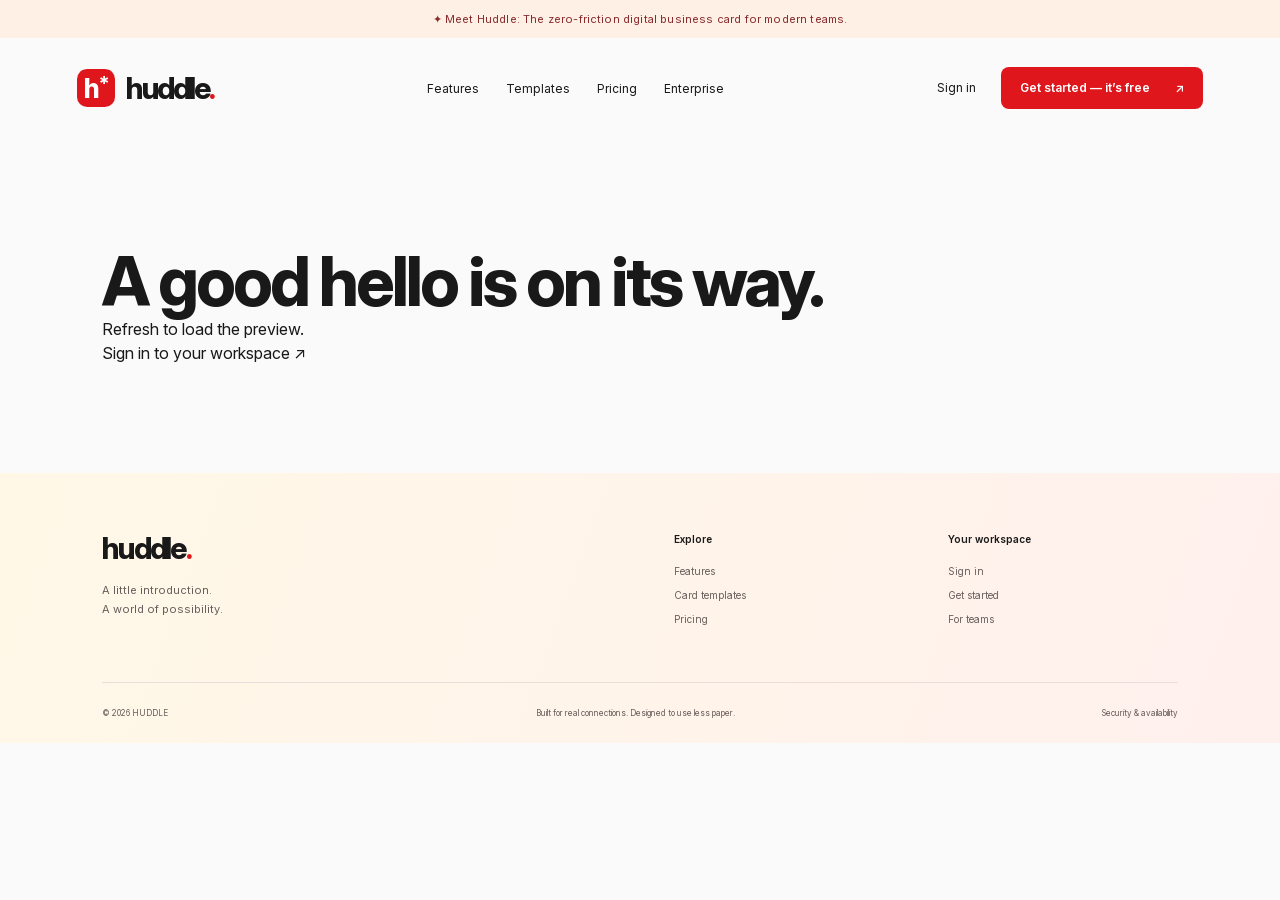
==== commit 8e065b78: "Clarify sample contact actions and keep template previews together" ====
--- a/static/marketing.html
+++ b/static/marketing.html
@@ -1 +1 @@
-<!doctype html><html lang="en"><head><meta charset="utf-8"><meta name="viewport" content="width=device-width,initial-scale=1"><meta name="theme-color" content="#df171c"><meta name="description" content="Turn introductions into lasting connections. HUDDLE digital business cards, team branding and two-way contact exchange—no app needed to receive."><link rel="icon" href="/static/huddle-icon.svg"><title>HUDDLE — Every introduction has a next chapter.</title><link rel="stylesheet" href="/static/card.css"><link rel="stylesheet" href="/static/marketing.css"><link rel="stylesheet" href="/static/plans.css"><link rel="stylesheet" href="/static/marketing-motion.css"><script type="module" src="/static/marketing.js"></script></head><body><a class="skip" href="#main">Skip to content</a><div class="announcement">✦ Meet Huddle: The zero-friction digital business card for modern teams.</div><header class="site-header"><a class="brand" href="/" aria-label="Huddle home"><span class="brand-symbol">h<span>*</span></span>huddle<span class="brand-dot">.</span></a><button id="menu-toggle" class="menu-toggle" aria-label="Open navigation" aria-expanded="false">☰</button><nav id="site-nav" aria-label="Main navigation"><a href="/features">Features</a><a href="/templates">Templates</a><a href="/pricing">Pricing</a><a href="/enterprise">Enterprise</a><a class="mobile-signin" data-app="/login" href="/app/login">Sign in ↗</a></nav><div class="nav-actions"><a data-app="/login" href="/app/login">Sign in</a><a class="button dark small" data-app="/signup" href="/app/signup"><span class="start-label-full">Get started — it’s free</span><span class="start-label-short">Start free</span><span>↗</span></a></div></header><main id="main"></main><footer class="site-footer"><div><a class="brand" href="/">huddle<span class="brand-dot">.</span></a><p>A little introduction.<br>A world of possibility.</p></div><div><strong>Explore</strong><a href="/features">Features</a><a href="/templates">Card templates</a><a href="/pricing">Pricing</a></div><div><strong>Your workspace</strong><a data-app="/login" href="/app/login">Sign in</a><a data-app="/signup" href="/app/signup">Get started</a><a href="/enterprise">For teams</a></div><div class="footer-bottom"><span>© 2026 HUDDLE</span><span>Built for real connections. Designed to use less paper.</span><a href="/features#security">Security & availability</a></div></footer><div class="preview-toast" role="status" id="preview-toast"></div><dialog id="preview-dialog"><button class="close-dialog" aria-label="Close preview">×</button><p class="eyebrow">INTERACTIVE PREVIEW</p><h2>Make it a two-way hello.</h2><p>This sample stays in your browser. It won’t create a lead.</p><form id="demo-exchange"><label>Your name<input name="name" placeholder="Sravya" required></label><label>Work email<input type="email" placeholder="you@company.com" required></label><button class="button dark">Try sharing details ↗</button></form></dialog></body></html>
+<!doctype html><html lang="en"><head><meta charset="utf-8"><meta name="viewport" content="width=device-width,initial-scale=1"><meta name="theme-color" content="#df171c"><meta name="description" content="Turn introductions into lasting connections. HUDDLE digital business cards, team branding and two-way contact exchange—no app needed to receive."><link rel="icon" href="/static/huddle-icon.svg"><title>HUDDLE — Every introduction has a next chapter.</title><link rel="stylesheet" href="/static/card.css"><link rel="stylesheet" href="/static/marketing.css"><link rel="stylesheet" href="/static/plans.css"><link rel="stylesheet" href="/static/marketing-motion.css"><script type="module" src="/static/marketing.js"></script></head><body><a class="skip" href="#main">Skip to content</a><div class="announcement">✦ Meet Huddle: The zero-friction digital business card for modern teams.</div><header class="site-header"><a class="brand" href="/" aria-label="Huddle home"><span class="brand-symbol">h<span>*</span></span>huddle<span class="brand-dot">.</span></a><button id="menu-toggle" class="menu-toggle" aria-label="Open navigation" aria-expanded="false">☰</button><nav id="site-nav" aria-label="Main navigation"><a href="/features">Features</a><a href="/templates">Templates</a><a href="/pricing">Pricing</a><a href="/enterprise">Enterprise</a><a class="mobile-signin" data-app="/login" href="/app/login">Sign in ↗</a></nav><div class="nav-actions"><a data-app="/login" href="/app/login">Sign in</a><a class="button dark small" data-app="/signup" href="/app/signup"><span class="start-label-full">Get started — it’s free</span><span class="start-label-short">Start free</span><span>↗</span></a></div></header><main id="main"></main><footer class="site-footer"><div><a class="brand" href="/">huddle<span class="brand-dot">.</span></a><p>A little introduction.<br>A world of possibility.</p></div><div><strong>Explore</strong><a href="/features">Features</a><a href="/templates">Card templates</a><a href="/pricing">Pricing</a></div><div><strong>Your workspace</strong><a data-app="/login" href="/app/login">Sign in</a><a data-app="/signup" href="/app/signup">Get started</a><a href="/enterprise">For teams</a></div><div class="footer-bottom"><span>© 2026 HUDDLE</span><span>Built for real connections. Designed to use less paper.</span><a href="/features#security">Security & availability</a></div></footer><div class="preview-toast" role="status" id="preview-toast"></div><dialog id="preview-dialog"><button class="close-dialog" aria-label="Close preview">×</button><p class="eyebrow">INTERACTIVE PREVIEW</p><h2>Make it a two-way hello.</h2><p>This sample stays in your browser. It won’t create a lead.</p><form id="demo-exchange"><label>Your name<input name="name" placeholder="Sravya" required></label><label>Work email<input type="email" placeholder="you@company.com" required></label><button class="button dark">Try sharing details ↗</button></form></dialog><dialog id="template-preview" class="template-preview-dialog" aria-labelledby="template-preview-title"><header class="template-preview-header"><div><p class="eyebrow">FIND YOUR FIRST IMPRESSION</p><h2 id="template-preview-title">Try a card template.</h2></div><button class="close-dialog" aria-label="Close template preview">×</button></header><div id="template-preview-controls"></div><div class="template-preview-body"><div class="template-preview-copy"><h3 id="selected-template-name"></h3><p>Explore the full card below. Switch designs above to compare them in the same place.</p><p class="preview-disclaimer">Fictional sample profile. Contact links are demonstrations; no calls, messages or payments are made.</p><button class="button outline" id="preview-exchange">Try exchanging details ↗</button><a class="button dark" id="selected-template-use" href="/app/signup?plan=free">Use this template — start free ↗</a></div><div id="selected-template-card"></div></div></dialog><dialog id="save-contact-info" aria-labelledby="save-contact-title"><button class="close-dialog" aria-label="Close contact explanation">×</button><p class="eyebrow">SAVE CONTACT · EXPLAINED</p><h2 id="save-contact-title">From card to contacts.</h2><p>On a published card, <strong>Save contact</strong> downloads a .vcf contact file. Open it on your phone or computer, then confirm adding the person to your address book.</p><p>This is a fictional sample, so no contact file is downloaded here. No app or HUDDLE account is needed to save a real contact.</p><button class="button dark close-dialog contact-info-done">Got it</button></dialog></body></html>
--- a/static/marketing.css
+++ b/static/marketing.css
@@ -29,3 +29,15 @@
 @media(max-width:800px){.site-header{height:82px;gap:15px;position:relative;flex-wrap:wrap}.brand{font-size:27px}.brand-symbol{width:33px;height:33px;font-size:25px;margin-right:8px}.nav-actions{margin-left:auto}.nav-actions>a:first-child{display:none}.site-header nav{display:none}.menu-toggle{display:block;border:0;background:none;font-size:21px;margin-left:auto;padding:10px;order:2}.nav-actions{order:1;margin-left:auto}.menu-open nav{display:flex;position:absolute;top:80px;left:0;right:0;flex-direction:column;background:var(--paper);padding:25px 6%;border-bottom:1px solid var(--line);z-index:20;gap:25px;box-shadow:0 20px 30px #29232210}.announcement{font-size:9px;padding:10px 20px}.hero{grid-template-columns:1fr;padding:35px 7% 0;gap:0;overflow:hidden}.hero-copy{padding-top:0}.hero h1{font-size:68px;max-width:600px}.hero h1 br:nth-of-type(3){display:none}.hero-copy>.eyebrow{max-width:320px;font-size:8px}.hero-description{font-size:13px;max-width:480px;margin-top:23px}.claim-form{max-width:460px}.hero-visual{min-height:650px;max-width:470px;width:100%;margin:20px auto 0}.preview-phone{margin-top:20px;width:310px}.orbit-one{left:50%;transform:translateX(-50%);width:520px;height:520px;top:40px}.orbit-two{left:50%;transform:translateX(-50%);width:410px;height:410px;top:95px}.floating-label{left:0}.floating-lead{left:0;bottom:60px}.floating-tap{right:0;top:250px}.hero-bottom{margin-top:0;padding:25px 0 30px}.hero-bottom>div{justify-content:center;column-gap:30px;row-gap:15px;font-size:12px;margin-top:20px}.hero-bottom>p{font-size:7px}.preview-bar{margin:0 6%;justify-content:center;text-align:center;gap:15px}.preview-bar>small{width:100%}.theme-picker{gap:2px}.theme-picker button{font-size:8px;padding:9px}.section{padding:75px 7%}.section-heading{display:block;margin-bottom:32px}.section-heading>p,.section-heading>.text-link{margin-top:22px}.section-heading>p{font-size:12px}h2{font-size:43px}.template-grid{grid-template-columns:1fr;gap:35px;max-width:480px;margin:auto}.template-canvas{height:510px;padding:35px 55px 0}.template-meta{padding:22px 0 0}.template-meta h3{font-size:25px}.template-meta>span{font-size:12px}.template-meta .text-link{font-size:12px}.template-canvas .digital-card h2{font-size:27px}.template-canvas .card-cover{height:140px}.template-canvas .card-content{padding:0 24px 24px}.template-canvas .card-action{font-size:11px}.template-canvas .card-bio{font-size:12px}.template-canvas .card-title{font-size:11px}.template-canvas .person-photo{width:80px;height:80px;margin-top:-40px}.exchange-section,.calculator{grid-template-columns:1fr;gap:50px}.exchange-copy>p:not(.eyebrow):not(.fine){font-size:13px}.exchange-visual{max-width:440px;width:100%;margin:auto}.feature-grid{grid-template-columns:1fr;gap:18px}.feature-tile{min-height:0;padding:32px}.feature-tile>p{max-width:100%;font-size:12px}.feature-tile h3 br{display:none}.feature-tile h3{font-size:30px}.feature-icon{margin-bottom:18px}.mini-team{max-width:280px}.signature-demo{max-width:300px}.roadmap-strip{gap:15px;padding:22px}.roadmap-strip>p{min-width:100%;font-size:11px}.calculator h2{font-size:43px}.calculator-controls{max-width:none}.calculator-result{padding:35px 28px}.calculator-result>strong{font-size:58px}.security-grid{grid-template-columns:1fr;gap:30px}.security-grid h3{font-size:25px}.security-grid p{font-size:12px}.faq-section{grid-template-columns:1fr;gap:35px}.faq-section>.eyebrow{margin-bottom:-14px}.faq-section summary{font-size:13px}.closing{padding:65px 25px}.closing h2{font-size:53px}.site-footer{padding:45px 7% 25px;grid-template-columns:1fr 1fr;gap:35px}.site-footer>div:first-child{grid-column:1/-1}.footer-bottom{align-items:flex-start;flex-wrap:wrap;gap:12px}.footer-bottom>span:nth-child(2){order:3;width:100%}.pricing-grid,.roadmap-grid{grid-template-columns:1fr;gap:30px}.pricing-page>h1,.enterprise-hero h1{font-size:49px}.pricing-grid>article{padding:35px}.pricing-grid h2{font-size:38px}.qr-showcase{grid-template-columns:1fr;gap:35px;margin:0 6% 60px;padding:45px 8%}.qr-sample{max-width:300px;width:100%;margin:auto}.intro{font-size:13px}.enterprise-hero>p:not(.eyebrow){font-size:13px}}@media(max-width:390px){.hero h1{font-size:58px}.hero-description{font-size:12px}.nav-actions .button{font-size:10px;padding:12px}.hero-visual{min-height:630px}.preview-phone{width:285px}.floating-label{font-size:7px;padding:10px}.floating-lead{left:-5px;padding:12px}.floating-tap{right:-12px;font-size:7px}.claim-form>div>span{font-size:9px}.claim-form button{font-size:9px;padding:13px 10px}.template-canvas{padding:30px 30px 0}.theme-picker button{font-size:7px;padding:8px 5px}}@media(prefers-reduced-motion:reduce){*,*:before,*:after{scroll-behavior:auto!important;transition:none!important}.preview-phone{transform:rotate(0)}.button:hover{transform:none}}
 
 .mobile-signin{display:none}@media(max-width:800px){.menu-open .mobile-signin{display:block}}
+/* Keep template choices and the complete result together, including on phones. */
+.template-preview-button{margin:22px 0 18px;width:100%}.template-canvas[inert]{pointer-events:none}
+.template-preview-dialog{max-width:960px;width:calc(100% - 32px);max-height:92dvh;padding:0;background:#fffaf6;overflow:auto;overscroll-behavior:contain}
+.template-preview-header{padding:24px 28px 18px;background:var(--huddle-hero);position:relative}.template-preview-header .eyebrow{margin-bottom:8px}.template-preview-header h2{font-size:30px;padding-right:30px}
+#template-preview-controls{position:sticky;top:0;z-index:5;background:#fffaf6;border-bottom:1px solid var(--line);padding:12px 24px}
+#template-preview-controls .theme-picker{display:flex;gap:8px}#template-preview-controls button{flex:1;min-height:48px;font-size:12px;padding:10px;border-radius:8px}
+.template-preview-body{display:grid;grid-template-columns:1fr 1fr;gap:32px;padding:28px;align-items:start}.template-preview-copy{position:sticky;top:100px}.template-preview-copy h3{font-size:26px}.template-preview-copy p{font-size:14px}.template-preview-copy .button{display:flex;margin-top:18px;width:100%}.preview-disclaimer{padding:14px;border:1px solid var(--line);background:white;border-radius:10px}
+#selected-template-card{min-width:0}#selected-template-card .digital-card{box-shadow:0 8px 30px #29232210}#selected-template-card .digital-card h2{font-size:30px}
+.preview-toast{background:#252b28;color:white}.contact-info-done{position:static;font-size:14px;color:white}
+body:has(dialog[open]){overflow:hidden}
+@media(max-width:600px){.template-preview-dialog{width:100%;max-width:none;height:100dvh;max-height:100dvh;border:0;border-radius:0}.template-preview-header{padding:22px 18px 16px}.template-preview-header h2{font-size:26px}#template-preview-controls{padding:10px}#template-preview-controls .theme-picker{gap:4px}#template-preview-controls button{font-size:10px;padding:8px 4px}.template-preview-body{display:flex;flex-direction:column;padding:18px;gap:20px}.template-preview-copy{display:contents}.template-preview-copy h3{font-size:24px;order:0}.template-preview-copy>p{margin:0;order:1}.template-preview-copy>.preview-disclaimer{order:3}.template-preview-copy>.button{margin:0;order:4}#selected-template-card{width:100%;order:2}#selected-template-card .card-content{padding:0 22px 24px}#selected-template-card .digital-card h2{font-size:28px}}
+.template-canvas{position:relative}.template-canvas-open{position:absolute;inset:0;width:100%;border:0;background:transparent;display:flex;align-items:flex-end;justify-content:center;padding:22px;z-index:3}.template-canvas-open span{padding:12px 18px;background:#fff;border:1px solid var(--line);border-radius:8px;box-shadow:0 4px 16px #0001;font-size:12px;font-weight:600}.template-canvas-open:hover{background:#ffffff16}.template-canvas-open:focus-visible{outline-offset:-4px}
--- a/static/marketing-motion.css
+++ b/static/marketing-motion.css
@@ -13,3 +13,5 @@
 @media(forced-colors:active){.hero h1 em,.section h1 em,.section h2 em{background:none;-webkit-text-fill-color:CanvasText;color:CanvasText}}
 
 .start-label-short{display:none}@media(max-width:800px){.start-label-full{display:none}.start-label-short{display:inline}.nav-actions .button{gap:12px}}
+
+.impact-method{margin-top:28px;font-size:13px;line-height:1.7;color:#716560}.impact-method summary{cursor:pointer;font-weight:700;color:#252020}.impact-method p{font-size:13px;letter-spacing:0}.calculator-result .result-metrics{flex-wrap:wrap;gap:24px}.calculator-result .result-metrics>div{flex:1;min-width:130px}.calculator-result>p{letter-spacing:.08em}
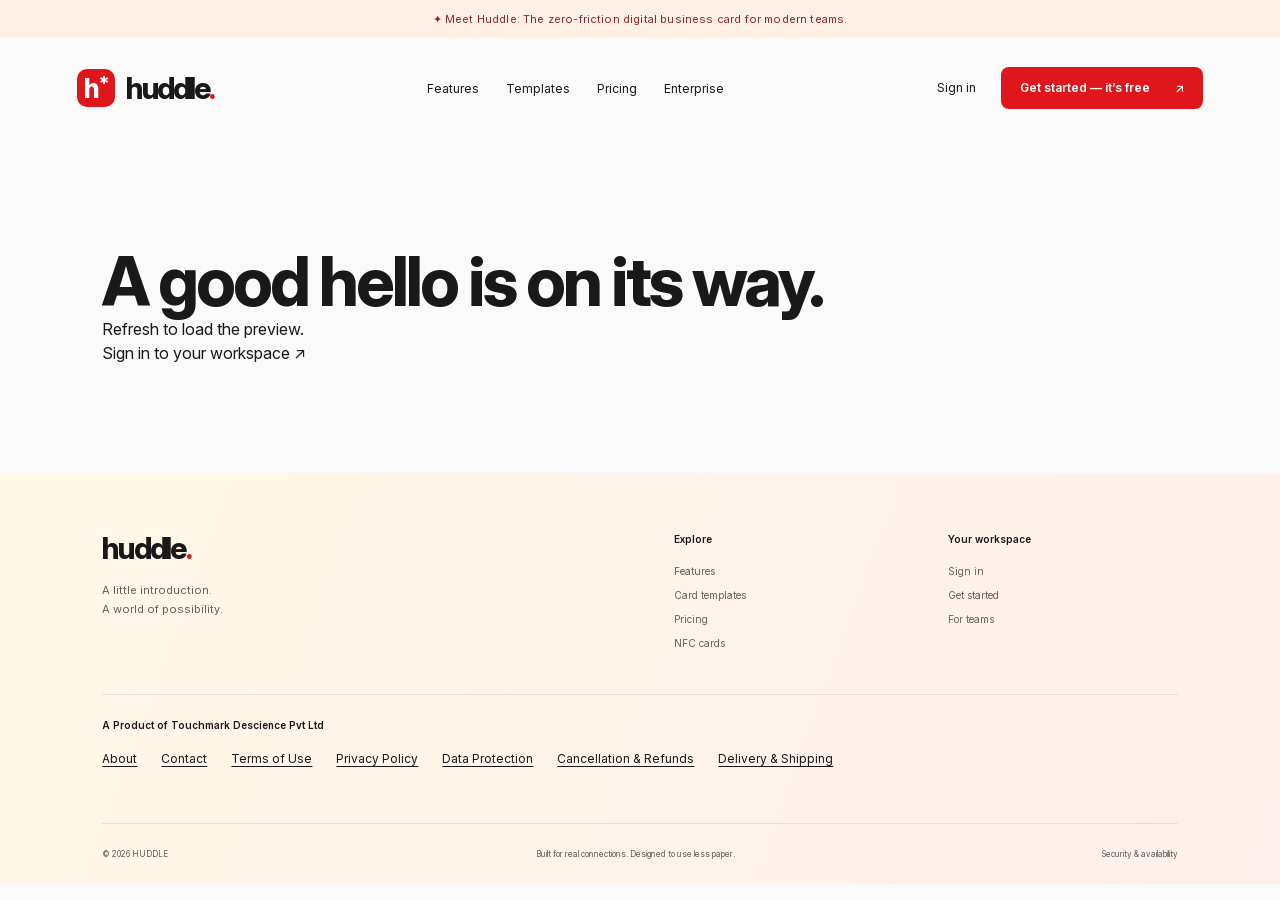
==== commit d36e32a3: "Apply India pricing with private sales enquiries and HUDDLE policy pages" ====
--- a/static/marketing.html
+++ b/static/marketing.html
@@ -1 +1 @@
-<!doctype html><html lang="en"><head><meta charset="utf-8"><meta name="viewport" content="width=device-width,initial-scale=1"><meta name="theme-color" content="#df171c"><meta name="description" content="Turn introductions into lasting connections. HUDDLE digital business cards, team branding and two-way contact exchange—no app needed to receive."><link rel="icon" href="/static/huddle-icon.svg"><title>HUDDLE — Every introduction has a next chapter.</title><link rel="stylesheet" href="/static/card.css"><link rel="stylesheet" href="/static/marketing.css"><link rel="stylesheet" href="/static/plans.css"><link rel="stylesheet" href="/static/marketing-motion.css"><script type="module" src="/static/marketing.js"></script></head><body><a class="skip" href="#main">Skip to content</a><div class="announcement">✦ Meet Huddle: The zero-friction digital business card for modern teams.</div><header class="site-header"><a class="brand" href="/" aria-label="Huddle home"><span class="brand-symbol">h<span>*</span></span>huddle<span class="brand-dot">.</span></a><button id="menu-toggle" class="menu-toggle" aria-label="Open navigation" aria-expanded="false">☰</button><nav id="site-nav" aria-label="Main navigation"><a href="/features">Features</a><a href="/templates">Templates</a><a href="/pricing">Pricing</a><a href="/enterprise">Enterprise</a><a class="mobile-signin" data-app="/login" href="/app/login">Sign in ↗</a></nav><div class="nav-actions"><a data-app="/login" href="/app/login">Sign in</a><a class="button dark small" data-app="/signup" href="/app/signup"><span class="start-label-full">Get started — it’s free</span><span class="start-label-short">Start free</span><span>↗</span></a></div></header><main id="main"></main><footer class="site-footer"><div><a class="brand" href="/">huddle<span class="brand-dot">.</span></a><p>A little introduction.<br>A world of possibility.</p></div><div><strong>Explore</strong><a href="/features">Features</a><a href="/templates">Card templates</a><a href="/pricing">Pricing</a></div><div><strong>Your workspace</strong><a data-app="/login" href="/app/login">Sign in</a><a data-app="/signup" href="/app/signup">Get started</a><a href="/enterprise">For teams</a></div><div class="footer-bottom"><span>© 2026 HUDDLE</span><span>Built for real connections. Designed to use less paper.</span><a href="/features#security">Security & availability</a></div></footer><div class="preview-toast" role="status" id="preview-toast"></div><dialog id="preview-dialog"><button class="close-dialog" aria-label="Close preview">×</button><p class="eyebrow">INTERACTIVE PREVIEW</p><h2>Make it a two-way hello.</h2><p>This sample stays in your browser. It won’t create a lead.</p><form id="demo-exchange"><label>Your name<input name="name" placeholder="Sravya" required></label><label>Work email<input type="email" placeholder="you@company.com" required></label><button class="button dark">Try sharing details ↗</button></form></dialog><dialog id="template-preview" class="template-preview-dialog" aria-labelledby="template-preview-title"><header class="template-preview-header"><div><p class="eyebrow">FIND YOUR FIRST IMPRESSION</p><h2 id="template-preview-title">Try a card template.</h2></div><button class="close-dialog" aria-label="Close template preview">×</button></header><div id="template-preview-controls"></div><div class="template-preview-body"><div class="template-preview-copy"><h3 id="selected-template-name"></h3><p>Explore the full card below. Switch designs above to compare them in the same place.</p><p class="preview-disclaimer">Fictional sample profile. Contact links are demonstrations; no calls, messages or payments are made.</p><button class="button outline" id="preview-exchange">Try exchanging details ↗</button><a class="button dark" id="selected-template-use" href="/app/signup?plan=free">Use this template — start free ↗</a></div><div id="selected-template-card"></div></div></dialog><dialog id="save-contact-info" aria-labelledby="save-contact-title"><button class="close-dialog" aria-label="Close contact explanation">×</button><p class="eyebrow">SAVE CONTACT · EXPLAINED</p><h2 id="save-contact-title">From card to contacts.</h2><p>On a published card, <strong>Save contact</strong> downloads a .vcf contact file. Open it on your phone or computer, then confirm adding the person to your address book.</p><p>This is a fictional sample, so no contact file is downloaded here. No app or HUDDLE account is needed to save a real contact.</p><button class="button dark close-dialog contact-info-done">Got it</button></dialog></body></html>
+<!doctype html><html lang="en"><head><meta charset="utf-8"><meta name="viewport" content="width=device-width,initial-scale=1"><meta name="theme-color" content="#df171c"><meta name="description" content="Turn introductions into lasting connections. HUDDLE digital business cards, team branding and two-way contact exchange—no app needed to receive."><link rel="icon" href="/static/huddle-icon.svg"><title>HUDDLE — Every introduction has a next chapter.</title><link rel="stylesheet" href="/static/card.css"><link rel="stylesheet" href="/static/marketing.css"><link rel="stylesheet" href="/static/plans.css"><link rel="stylesheet" href="/static/marketing-motion.css"><script type="module" src="/static/marketing.js"></script></head><body><a class="skip" href="#main">Skip to content</a><div class="announcement">✦ Meet Huddle: The zero-friction digital business card for modern teams.</div><header class="site-header"><a class="brand" href="/" aria-label="Huddle home"><span class="brand-symbol">h<span>*</span></span>huddle<span class="brand-dot">.</span></a><button id="menu-toggle" class="menu-toggle" aria-label="Open navigation" aria-expanded="false">☰</button><nav id="site-nav" aria-label="Main navigation"><a href="/features">Features</a><a href="/templates">Templates</a><a href="/pricing">Pricing</a><a href="/enterprise">Enterprise</a><a class="mobile-signin" data-app="/login" href="/app/login">Sign in ↗</a></nav><div class="nav-actions"><a data-app="/login" href="/app/login">Sign in</a><a class="button dark small" data-app="/signup" href="/app/signup"><span class="start-label-full">Get started — it’s free</span><span class="start-label-short">Start free</span><span>↗</span></a></div></header><main id="main"></main><footer class="site-footer"><div><a class="brand" href="/">huddle<span class="brand-dot">.</span></a><p>A little introduction.<br>A world of possibility.</p></div><div><strong>Explore</strong><a href="/features">Features</a><a href="/templates">Card templates</a><a href="/pricing">Pricing</a><a href="/nfc-cards">NFC cards</a></div><div><strong>Your workspace</strong><a data-app="/login" href="/app/login">Sign in</a><a data-app="/signup" href="/app/signup">Get started</a><a href="/enterprise">For teams</a></div><div class="legal-footer"><strong>A Product of Touchmark Descience Pvt Ltd</strong><nav aria-label="Legal and company"><a href="/about">About</a><a href="/contact">Contact</a><a href="/terms">Terms of Use</a><a href="/privacy">Privacy Policy</a><a href="/data-protection">Data Protection</a><a href="/refunds">Cancellation & Refunds</a><a href="/shipping">Delivery & Shipping</a></nav></div><div class="footer-bottom"><span>© 2026 HUDDLE</span><span>Built for real connections. Designed to use less paper.</span><a href="/features#security">Security & availability</a></div></footer><div class="preview-toast" role="status" id="preview-toast"></div><dialog id="preview-dialog"><button class="close-dialog" aria-label="Close preview">×</button><p class="eyebrow">INTERACTIVE PREVIEW</p><h2>Make it a two-way hello.</h2><p>This sample stays in your browser. It won’t create a lead.</p><form id="demo-exchange"><label>Your name<input name="name" placeholder="Sravya" required></label><label>Work email<input type="email" placeholder="you@company.com" required></label><button class="button dark">Try sharing details ↗</button></form></dialog><dialog id="template-preview" class="template-preview-dialog" aria-labelledby="template-preview-title"><header class="template-preview-header"><div><p class="eyebrow">FIND YOUR FIRST IMPRESSION</p><h2 id="template-preview-title">Try a card template.</h2></div><button class="close-dialog" aria-label="Close template preview">×</button></header><div id="template-preview-controls"></div><div class="template-preview-body"><div class="template-preview-copy"><h3 id="selected-template-name"></h3><p>Explore the full card below. Switch designs above to compare them in the same place.</p><p class="preview-disclaimer">Fictional sample profile. Contact links are demonstrations; no calls, messages or payments are made.</p><button class="button outline" id="preview-exchange">Try exchanging details ↗</button><a class="button dark" id="selected-template-use" href="/app/signup?plan=free">Use this template — start free ↗</a></div><div id="selected-template-card"></div></div></dialog><dialog id="save-contact-info" aria-labelledby="save-contact-title"><button class="close-dialog" aria-label="Close contact explanation">×</button><p class="eyebrow">SAVE CONTACT · EXPLAINED</p><h2 id="save-contact-title">From card to contacts.</h2><p>On a published card, <strong>Save contact</strong> downloads a .vcf contact file. Open it on your phone or computer, then confirm adding the person to your address book.</p><p>This is a fictional sample, so no contact file is downloaded here. No app or HUDDLE account is needed to save a real contact.</p><button class="button dark close-dialog contact-info-done">Got it</button></dialog></body></html>
--- a/static/marketing.css
+++ b/static/marketing.css
@@ -41,3 +41,4 @@
 body:has(dialog[open]){overflow:hidden}
 @media(max-width:600px){.template-preview-dialog{width:100%;max-width:none;height:100dvh;max-height:100dvh;border:0;border-radius:0}.template-preview-header{padding:22px 18px 16px}.template-preview-header h2{font-size:26px}#template-preview-controls{padding:10px}#template-preview-controls .theme-picker{gap:4px}#template-preview-controls button{font-size:10px;padding:8px 4px}.template-preview-body{display:flex;flex-direction:column;padding:18px;gap:20px}.template-preview-copy{display:contents}.template-preview-copy h3{font-size:24px;order:0}.template-preview-copy>p{margin:0;order:1}.template-preview-copy>.preview-disclaimer{order:3}.template-preview-copy>.button{margin:0;order:4}#selected-template-card{width:100%;order:2}#selected-template-card .card-content{padding:0 22px 24px}#selected-template-card .digital-card h2{font-size:28px}}
 .template-canvas{position:relative}.template-canvas-open{position:absolute;inset:0;width:100%;border:0;background:transparent;display:flex;align-items:flex-end;justify-content:center;padding:22px;z-index:3}.template-canvas-open span{padding:12px 18px;background:#fff;border:1px solid var(--line);border-radius:8px;box-shadow:0 4px 16px #0001;font-size:12px;font-weight:600}.template-canvas-open:hover{background:#ffffff16}.template-canvas-open:focus-visible{outline-offset:-4px}
+.legal-footer{grid-column:1/-1;border-top:1px solid var(--line);padding-top:24px;font-size:12px}.legal-footer nav{display:flex;flex-wrap:wrap;gap:14px 24px;margin-top:18px}.legal-footer a{text-decoration:underline;text-underline-offset:3px}
--- a/static/plans.css
+++ b/static/plans.css
@@ -4,4 +4,13 @@
 @media(max-width:760px){.plan-controls{align-items:flex-start;gap:14px;margin:28px 0}.plan-controls>p{font-size:11px}.plan-grid{grid-template-columns:1fr;gap:24px;max-width:480px;margin:25px auto}.plan-card-top{padding:28px}.plan-card-top>p{min-height:0}.plan-card-top>p.plan-price-note{min-height:0;margin-bottom:23px}.plan-card>ul{min-height:0;padding:24px 28px}.plan-price strong{font-size:43px}.plan-comparison{padding-top:55px}.plan-comparison h2,.plan-faq h2{font-size:33px}.plan-faq{grid-template-columns:1fr;padding:45px 0;gap:0}.plan-faq h2{margin-bottom:30px}.human-cta{padding:55px 22px;border-radius:15px}.human-cta>p:not(.plan-eyebrow){font-size:12px}.human-cta br{display:none}.plan-table-scroll th,.plan-table-scroll td{padding:15px 17px}.plan-interval button{padding:10px 18px}}
 @media(forced-colors:active){.gradient-text{background:none;-webkit-text-fill-color:CanvasText;color:CanvasText}.plan-feature{color:CanvasText}}
 
-.pricing-page{padding-top:65px}.pricing-page>header h1{font-size:clamp(40px,4.2vw,60px);line-height:1.08}.pricing-page>header .intro{margin-top:20px}.pricing-page>header .plan-controls{margin:26px 0}.plan-ribbon{position:absolute;right:15px;top:16px;border-radius:5px;padding:6px 9px;font-size:8px;z-index:1}.plan-card:has(.plan-ribbon) .plan-card-top{padding-top:32px}.plan-card-top{flex:none}.plan-card>ul{flex:1}.plan-current-label{display:none}@media(max-width:760px){.pricing-page{padding-top:42px}.plan-card:has(.plan-ribbon) .plan-card-top{padding-top:28px}}
+.pricing-page{padding-top:65px}.pricing-page>header h1,.pricing-page>header h2{font-size:clamp(40px,4.2vw,60px);line-height:1.08}.pricing-page>header .intro{margin-top:20px}.pricing-page>header .plan-controls{margin:26px 0}.plan-ribbon{position:absolute;right:15px;top:16px;border-radius:5px;padding:6px 9px;font-size:8px;z-index:1}.plan-card:has(.plan-ribbon) .plan-card-top{padding-top:32px}.plan-card-top{flex:none}.plan-card>ul{flex:1}.plan-current-label{display:none}@media(max-width:760px){.pricing-page{padding-top:42px}.plan-card:has(.plan-ribbon) .plan-card-top{padding-top:28px}}
+
+/* Four published offers share one catalogue across public and workspace pages. */
+.plan-grid{grid-template-columns:repeat(4,minmax(0,1fr))}
+.plan-card-top{padding:28px 20px 22px}.plan-card h3{font-size:23px}.plan-card>ul{padding:22px 20px}.plan-price strong{font-size:36px}
+.enterprise-quote{max-width:760px;margin:auto;scroll-margin-top:30px}.enterprise-quote>p{line-height:1.8;margin:22px 0}.enterprise-quote form{display:grid;gap:20px}.enterprise-quote label{display:grid;gap:8px;font-size:14px}.enterprise-quote input:not([type=checkbox]),.enterprise-quote textarea{width:100%;padding:14px;border:1px solid var(--huddle-line);border-radius:8px;background:white;font:inherit}.enterprise-quote textarea{min-height:110px}.enterprise-quote label.quote-consent{display:flex;align-items:flex-start;line-height:1.6}.quote-consent input{margin-top:5px}.enterprise-quote small{line-height:1.7;color:var(--huddle-muted)}.quote-trap{position:absolute;left:-10000px;width:1px!important;height:1px;overflow:hidden}
+@media(max-width:1180px) and (min-width:761px){.plan-grid{grid-template-columns:repeat(2,minmax(0,1fr));gap:24px}}
+@media(max-width:760px){.plan-grid{grid-template-columns:1fr}.plan-price strong{font-size:43px}}
+.enterprise-quote{max-width:1000px}.enterprise-quote fieldset{border:1px solid var(--huddle-line);border-radius:16px;padding:24px;min-width:0;background:#fffaf6}.enterprise-quote legend{padding:0 8px;font-size:18px;font-weight:650}.quote-row{display:grid;grid-template-columns:1fr 1fr;gap:20px}.enterprise-quote select{width:100%;padding:14px;border:1px solid var(--huddle-line);border-radius:8px;background:white;font:inherit}.quote-needs{display:grid;grid-template-columns:1fr 1fr;gap:14px;margin:4px 0 24px}.quote-needs label{display:flex;align-items:center;gap:8px}.quote-consent{flex-wrap:wrap}.quote-consent a{text-decoration:underline}.hardware-options{display:grid;grid-template-columns:repeat(3,1fr);gap:24px;margin:40px 0}.hardware-options article{padding:24px;border:1px solid var(--huddle-line);border-radius:16px;background:#fff9f2}.hardware-options h3{font-size:24px}.hardware-options p{font-size:14px;margin-top:16px}@media(max-width:650px){.quote-row,.quote-needs,.hardware-options{grid-template-columns:1fr}.enterprise-quote fieldset{padding:18px}}
+.enterprise-quote label.quote-consent{display:flex;flex-wrap:nowrap;gap:10px}.quote-consent>span{flex:1}.quote-consent>input{flex-shrink:0}
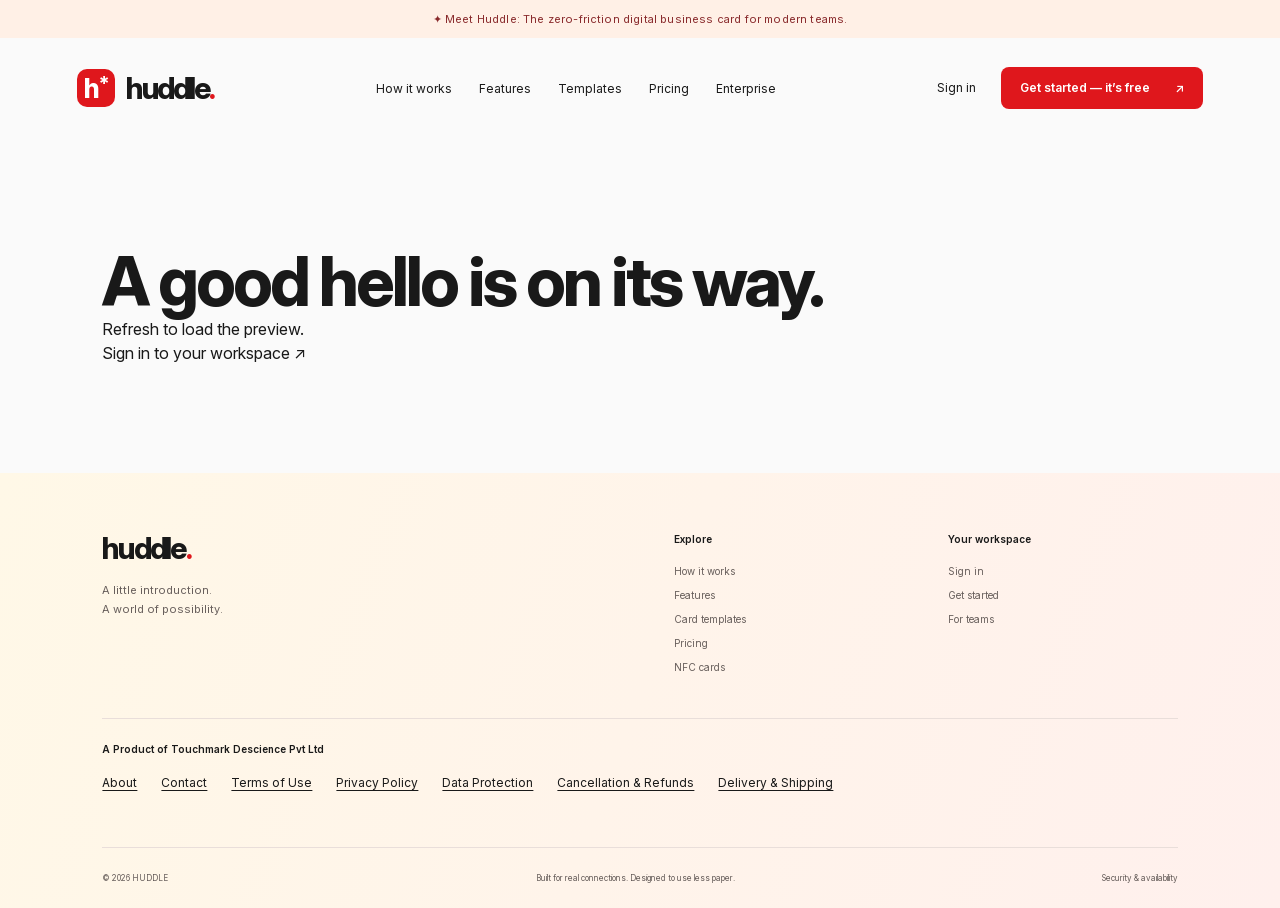
==== commit 5b3358eb: "Add customer how-it-works guide and draft enquiry support SOP" ====
--- a/static/marketing.html
+++ b/static/marketing.html
@@ -1 +1 @@
-<!doctype html><html lang="en"><head><meta charset="utf-8"><meta name="viewport" content="width=device-width,initial-scale=1"><meta name="theme-color" content="#df171c"><meta name="description" content="Turn introductions into lasting connections. HUDDLE digital business cards, team branding and two-way contact exchange—no app needed to receive."><link rel="icon" href="/static/huddle-icon.svg"><title>HUDDLE — Every introduction has a next chapter.</title><link rel="stylesheet" href="/static/card.css"><link rel="stylesheet" href="/static/marketing.css"><link rel="stylesheet" href="/static/plans.css"><link rel="stylesheet" href="/static/marketing-motion.css"><script type="module" src="/static/marketing.js"></script></head><body><a class="skip" href="#main">Skip to content</a><div class="announcement">✦ Meet Huddle: The zero-friction digital business card for modern teams.</div><header class="site-header"><a class="brand" href="/" aria-label="Huddle home"><span class="brand-symbol">h<span>*</span></span>huddle<span class="brand-dot">.</span></a><button id="menu-toggle" class="menu-toggle" aria-label="Open navigation" aria-expanded="false">☰</button><nav id="site-nav" aria-label="Main navigation"><a href="/features">Features</a><a href="/templates">Templates</a><a href="/pricing">Pricing</a><a href="/enterprise">Enterprise</a><a class="mobile-signin" data-app="/login" href="/app/login">Sign in ↗</a></nav><div class="nav-actions"><a data-app="/login" href="/app/login">Sign in</a><a class="button dark small" data-app="/signup" href="/app/signup"><span class="start-label-full">Get started — it’s free</span><span class="start-label-short">Start free</span><span>↗</span></a></div></header><main id="main"></main><footer class="site-footer"><div><a class="brand" href="/">huddle<span class="brand-dot">.</span></a><p>A little introduction.<br>A world of possibility.</p></div><div><strong>Explore</strong><a href="/features">Features</a><a href="/templates">Card templates</a><a href="/pricing">Pricing</a><a href="/nfc-cards">NFC cards</a></div><div><strong>Your workspace</strong><a data-app="/login" href="/app/login">Sign in</a><a data-app="/signup" href="/app/signup">Get started</a><a href="/enterprise">For teams</a></div><div class="legal-footer"><strong>A Product of Touchmark Descience Pvt Ltd</strong><nav aria-label="Legal and company"><a href="/about">About</a><a href="/contact">Contact</a><a href="/terms">Terms of Use</a><a href="/privacy">Privacy Policy</a><a href="/data-protection">Data Protection</a><a href="/refunds">Cancellation & Refunds</a><a href="/shipping">Delivery & Shipping</a></nav></div><div class="footer-bottom"><span>© 2026 HUDDLE</span><span>Built for real connections. Designed to use less paper.</span><a href="/features#security">Security & availability</a></div></footer><div class="preview-toast" role="status" id="preview-toast"></div><dialog id="preview-dialog"><button class="close-dialog" aria-label="Close preview">×</button><p class="eyebrow">INTERACTIVE PREVIEW</p><h2>Make it a two-way hello.</h2><p>This sample stays in your browser. It won’t create a lead.</p><form id="demo-exchange"><label>Your name<input name="name" placeholder="Sravya" required></label><label>Work email<input type="email" placeholder="you@company.com" required></label><button class="button dark">Try sharing details ↗</button></form></dialog><dialog id="template-preview" class="template-preview-dialog" aria-labelledby="template-preview-title"><header class="template-preview-header"><div><p class="eyebrow">FIND YOUR FIRST IMPRESSION</p><h2 id="template-preview-title">Try a card template.</h2></div><button class="close-dialog" aria-label="Close template preview">×</button></header><div id="template-preview-controls"></div><div class="template-preview-body"><div class="template-preview-copy"><h3 id="selected-template-name"></h3><p>Explore the full card below. Switch designs above to compare them in the same place.</p><p class="preview-disclaimer">Fictional sample profile. Contact links are demonstrations; no calls, messages or payments are made.</p><button class="button outline" id="preview-exchange">Try exchanging details ↗</button><a class="button dark" id="selected-template-use" href="/app/signup?plan=free">Use this template — start free ↗</a></div><div id="selected-template-card"></div></div></dialog><dialog id="save-contact-info" aria-labelledby="save-contact-title"><button class="close-dialog" aria-label="Close contact explanation">×</button><p class="eyebrow">SAVE CONTACT · EXPLAINED</p><h2 id="save-contact-title">From card to contacts.</h2><p>On a published card, <strong>Save contact</strong> downloads a .vcf contact file. Open it on your phone or computer, then confirm adding the person to your address book.</p><p>This is a fictional sample, so no contact file is downloaded here. No app or HUDDLE account is needed to save a real contact.</p><button class="button dark close-dialog contact-info-done">Got it</button></dialog></body></html>
+<!doctype html><html lang="en"><head><meta charset="utf-8"><meta name="viewport" content="width=device-width,initial-scale=1"><meta name="theme-color" content="#df171c"><meta name="description" content="Turn introductions into lasting connections. HUDDLE digital business cards, team branding and two-way contact exchange—no app needed to receive."><link rel="icon" href="/static/huddle-icon.svg"><title>HUDDLE — Every introduction has a next chapter.</title><link rel="stylesheet" href="/static/card.css"><link rel="stylesheet" href="/static/marketing.css"><link rel="stylesheet" href="/static/plans.css"><link rel="stylesheet" href="/static/marketing-motion.css"><link rel="stylesheet" href="/static/how-it-works.css"><script type="module" src="/static/marketing.js"></script></head><body><a class="skip" href="#main">Skip to content</a><div class="announcement">✦ Meet Huddle: The zero-friction digital business card for modern teams.</div><header class="site-header"><a class="brand" href="/" aria-label="Huddle home"><span class="brand-symbol">h<span>*</span></span>huddle<span class="brand-dot">.</span></a><button id="menu-toggle" class="menu-toggle" aria-label="Open navigation" aria-expanded="false">☰</button><nav id="site-nav" aria-label="Main navigation"><a href="/how-it-works">How it works</a><a href="/features">Features</a><a href="/templates">Templates</a><a href="/pricing">Pricing</a><a href="/enterprise">Enterprise</a><a class="mobile-signin" data-app="/login" href="/app/login">Sign in ↗</a></nav><div class="nav-actions"><a data-app="/login" href="/app/login">Sign in</a><a class="button dark small" data-app="/signup" href="/app/signup"><span class="start-label-full">Get started — it’s free</span><span class="start-label-short">Start free</span><span>↗</span></a></div></header><main id="main"></main><footer class="site-footer"><div><a class="brand" href="/">huddle<span class="brand-dot">.</span></a><p>A little introduction.<br>A world of possibility.</p></div><div><strong>Explore</strong><a href="/how-it-works">How it works</a><a href="/features">Features</a><a href="/templates">Card templates</a><a href="/pricing">Pricing</a><a href="/nfc-cards">NFC cards</a></div><div><strong>Your workspace</strong><a data-app="/login" href="/app/login">Sign in</a><a data-app="/signup" href="/app/signup">Get started</a><a href="/enterprise">For teams</a></div><div class="legal-footer"><strong>A Product of Touchmark Descience Pvt Ltd</strong><nav aria-label="Legal and company"><a href="/about">About</a><a href="/contact">Contact</a><a href="/terms">Terms of Use</a><a href="/privacy">Privacy Policy</a><a href="/data-protection">Data Protection</a><a href="/refunds">Cancellation & Refunds</a><a href="/shipping">Delivery & Shipping</a></nav></div><div class="footer-bottom"><span>© 2026 HUDDLE</span><span>Built for real connections. Designed to use less paper.</span><a href="/features#security">Security & availability</a></div></footer><div class="preview-toast" role="status" id="preview-toast"></div><dialog id="preview-dialog"><button class="close-dialog" aria-label="Close preview">×</button><p class="eyebrow">INTERACTIVE PREVIEW</p><h2>Make it a two-way hello.</h2><p>This sample stays in your browser. It won’t create a lead.</p><form id="demo-exchange"><label>Your name<input name="name" placeholder="Sravya" required></label><label>Work email<input type="email" placeholder="you@company.com" required></label><button class="button dark">Try sharing details ↗</button></form></dialog><dialog id="template-preview" class="template-preview-dialog" aria-labelledby="template-preview-title"><header class="template-preview-header"><div><p class="eyebrow">FIND YOUR FIRST IMPRESSION</p><h2 id="template-preview-title">Try a card template.</h2></div><button class="close-dialog" aria-label="Close template preview">×</button></header><div id="template-preview-controls"></div><div class="template-preview-body"><div class="template-preview-copy"><h3 id="selected-template-name"></h3><p>Explore the full card below. Switch designs above to compare them in the same place.</p><p class="preview-disclaimer">Fictional sample profile. Contact links are demonstrations; no calls, messages or payments are made.</p><button class="button outline" id="preview-exchange">Try exchanging details ↗</button><a class="button dark" id="selected-template-use" href="/app/signup?plan=free">Use this template — start free ↗</a></div><div id="selected-template-card"></div></div></dialog><dialog id="save-contact-info" aria-labelledby="save-contact-title"><button class="close-dialog" aria-label="Close contact explanation">×</button><p class="eyebrow">SAVE CONTACT · EXPLAINED</p><h2 id="save-contact-title">From card to contacts.</h2><p>On a published card, <strong>Save contact</strong> downloads a .vcf contact file. Open it on your phone or computer, then confirm adding the person to your address book.</p><p>This is a fictional sample, so no contact file is downloaded here. No app or HUDDLE account is needed to save a real contact.</p><button class="button dark close-dialog contact-info-done">Got it</button></dialog></body></html>
--- a/static/plans.css
+++ b/static/plans.css
@@ -14,3 +14,6 @@
 @media(max-width:760px){.plan-grid{grid-template-columns:1fr}.plan-price strong{font-size:43px}}
 .enterprise-quote{max-width:1000px}.enterprise-quote fieldset{border:1px solid var(--huddle-line);border-radius:16px;padding:24px;min-width:0;background:#fffaf6}.enterprise-quote legend{padding:0 8px;font-size:18px;font-weight:650}.quote-row{display:grid;grid-template-columns:1fr 1fr;gap:20px}.enterprise-quote select{width:100%;padding:14px;border:1px solid var(--huddle-line);border-radius:8px;background:white;font:inherit}.quote-needs{display:grid;grid-template-columns:1fr 1fr;gap:14px;margin:4px 0 24px}.quote-needs label{display:flex;align-items:center;gap:8px}.quote-consent{flex-wrap:wrap}.quote-consent a{text-decoration:underline}.hardware-options{display:grid;grid-template-columns:repeat(3,1fr);gap:24px;margin:40px 0}.hardware-options article{padding:24px;border:1px solid var(--huddle-line);border-radius:16px;background:#fff9f2}.hardware-options h3{font-size:24px}.hardware-options p{font-size:14px;margin-top:16px}@media(max-width:650px){.quote-row,.quote-needs,.hardware-options{grid-template-columns:1fr}.enterprise-quote fieldset{padding:18px}}
 .enterprise-quote label.quote-consent{display:flex;flex-wrap:nowrap;gap:10px}.quote-consent>span{flex:1}.quote-consent>input{flex-shrink:0}
+/* Keep label, control and helper rows aligned independently. */
+.quote-row{align-items:start}.quote-row>label{display:flex;flex-direction:column;justify-content:flex-start;gap:8px}.quote-row>label>input,.quote-row>label>select{height:48px;min-height:48px;margin:0}.quote-row>label>small{display:block;line-height:1.5}.quote-hardware{margin-bottom:22px}.quote-hardware[hidden],#enterprise-quote-form[hidden]{display:none!important}
+.enquiry-success{border:1px solid var(--huddle-line);border-radius:20px;background:linear-gradient(120deg,#fff8df,#fff0ea);padding:clamp(24px,5vw,48px);text-align:center;max-width:760px;margin:24px auto}.enquiry-success-icon{display:grid;place-items:center;background:#e5efdf;color:#24543b;border-radius:50%;width:56px;height:56px;font-size:28px;margin:0 auto 20px}.enquiry-success h3{font-size:clamp(25px,4vw,36px);line-height:1.15}.enquiry-success>p{font-size:14px;margin:18px auto;max-width:560px}.enquiry-reference{background:#fff9;border:1px solid var(--huddle-line);padding:14px;border-radius:10px}.enquiry-reference strong{display:block;font-size:13px;overflow-wrap:anywhere}.enquiry-success-actions{display:flex;gap:12px;justify-content:center;flex-wrap:wrap;margin-top:24px}.enquiry-success-actions button{background:white}
--- a/static/how-it-works.css
+++ b/static/how-it-works.css
@@ -0,0 +1,3 @@
+.how-hero{display:grid;grid-template-columns:1.15fr .85fr;gap:60px;align-items:center;background:linear-gradient(120deg,#fff6dc,#ffeae7)}.how-hero h1{font-size:clamp(46px,5.7vw,88px);line-height:1.04}.how-hero .intro,.how-section-heading>p:not(.eyebrow){max-width:620px}.how-actions{display:flex;gap:14px;flex-wrap:wrap;margin:28px 0}.how-art{padding:30px;position:relative}.how-stamp{font-size:12px;letter-spacing:.17em;color:#b32c31}.how-paper{display:flex;flex-direction:column;gap:12px;max-width:300px;padding:30px;background:white;border:1px solid #ecdcd6;border-radius:24px;box-shadow:12px 20px 45px #63372920;transform:rotate(-5deg);margin:25px auto 35px}.how-mark{font-size:42px;color:#df171c;font-weight:800}.how-avatar{background:#e8d0be;width:60px;height:60px;border-radius:50%;display:grid;place-items:center;font-weight:700}.how-paper-lines{height:14px;border-top:4px solid #f6dedc;border-bottom:4px solid #e4e9db;width:65%;margin-top:14px}.how-art>p{display:flex;gap:14px;align-items:center;margin:16px 0}.how-art>p>b{color:#bd2930}.how-jumps{display:flex;gap:10px;flex-wrap:wrap;padding-top:28px;padding-bottom:28px;border-bottom:1px solid #eaded8}.how-jumps a{padding:10px 14px;border-radius:30px;border:1px solid #eaded8;font-size:14px}.how-jumps a:hover{background:#fff0eb}.how-guide{display:grid;grid-template-columns:1fr 1fr;gap:32px 64px;scroll-margin-top:90px}.how-guide h2,.how-ideas h2,.how-next h2{font-size:clamp(34px,4vw,58px)}.how-guide p,.how-recipe p,.how-next p{line-height:1.75}.how-guide .how-test,.how-guide .how-mini-grid{grid-column:1/-1}.how-tinted{background:#fff7ef}.how-checklist{background:#fff;border:1px solid #eaded8;border-radius:22px;padding:28px}.how-checklist label{display:flex;gap:14px;align-items:flex-start;padding:14px 0;border-bottom:1px solid #eee5e0;cursor:pointer}.how-checklist input{accent-color:#df171c;width:19px;height:19px;flex-shrink:0;margin-top:3px}.how-checklist small{display:block;color:#716660;line-height:1.6;margin-top:6px}.how-checklist input:checked+span{opacity:.65}.how-checklist h3{font-size:22px}.how-prompt{background:#fff3e3;border-radius:18px;padding:26px}.how-prompt>p:not(.eyebrow){font-size:20px;font-weight:600;line-height:1.6}.how-test{padding:24px 28px;border-left:3px solid #df171c;background:#fff;box-shadow:0 0 0 1px #eee2dc;border-radius:0 16px 16px 0}.how-test strong{font-size:19px}.how-test p{margin:10px 0}.how-url{overflow-wrap:anywhere;background:#fff;border:1px solid #eedbd2;padding:20px;border-radius:16px;margin-top:26px;line-height:1.8}.how-url b{color:#876555}.how-url strong{color:#bc202c}.how-steps{list-style:none;counter-reset:guide;margin:0;padding:0}.how-steps li{position:relative;counter-increment:guide;padding:0 0 24px 52px}.how-steps li:before{content:'0' counter(guide);position:absolute;left:0;top:0;color:#c32931;font-weight:700}.how-steps b{font-size:21px}.how-steps p{margin-top:8px}.how-mini-grid{display:grid;grid-template-columns:repeat(3,1fr);gap:22px}.how-mini-grid.how-two{grid-template-columns:1fr 1fr}.how-mini-grid article{padding:28px;border:1px solid #eaded8;border-radius:20px;background:white}.how-mini-grid article>span{font-size:12px;letter-spacing:.12em;color:#b5262e}.how-mini-grid h3{font-size:25px;margin:15px 0}.how-plan-note{font-size:13px;color:#8a413b;border-top:1px solid #eaded8;padding-top:15px}.how-recipe-grid{display:grid;grid-template-columns:1fr 1fr;gap:18px;margin-top:36px}.how-recipe{border:1px solid #eaded8;border-radius:20px;padding:26px;background:white}.how-recipe summary{cursor:pointer;position:relative;padding-right:25px;list-style:none}.how-recipe summary::-webkit-details-marker{display:none}.how-recipe summary>span{display:block;font-size:13px;color:#856c60;margin-bottom:12px}.how-recipe summary>strong{display:block;font-size:23px;line-height:1.3}.how-recipe summary>b{position:absolute;right:0;top:20px;color:#d71f28}.how-recipe[open] summary>b{transform:rotate(45deg)}.how-recipe blockquote{margin:20px 0;padding:18px;background:#fff4e9;border-radius:12px;line-height:1.7}.how-next{background:linear-gradient(120deg,#fff6dc,#ffeae7)}.how-next p{max-width:750px}.how-next a:not(.button){text-decoration:underline}.how-copy-feedback{display:inline-block;margin-left:10px;color:#8b242a;font-size:13px}
+@media(max-width:900px){.how-hero,.how-guide{grid-template-columns:1fr;gap:28px}.how-art{max-width:430px;width:100%;margin:auto}.how-mini-grid{grid-template-columns:1fr}.how-recipe-grid{grid-template-columns:1fr}.how-jumps{gap:8px}.how-jumps a{font-size:12px}.how-mini-grid.how-two{grid-template-columns:1fr}}
+@media(prefers-reduced-motion:reduce){.how-paper{transform:none}}
